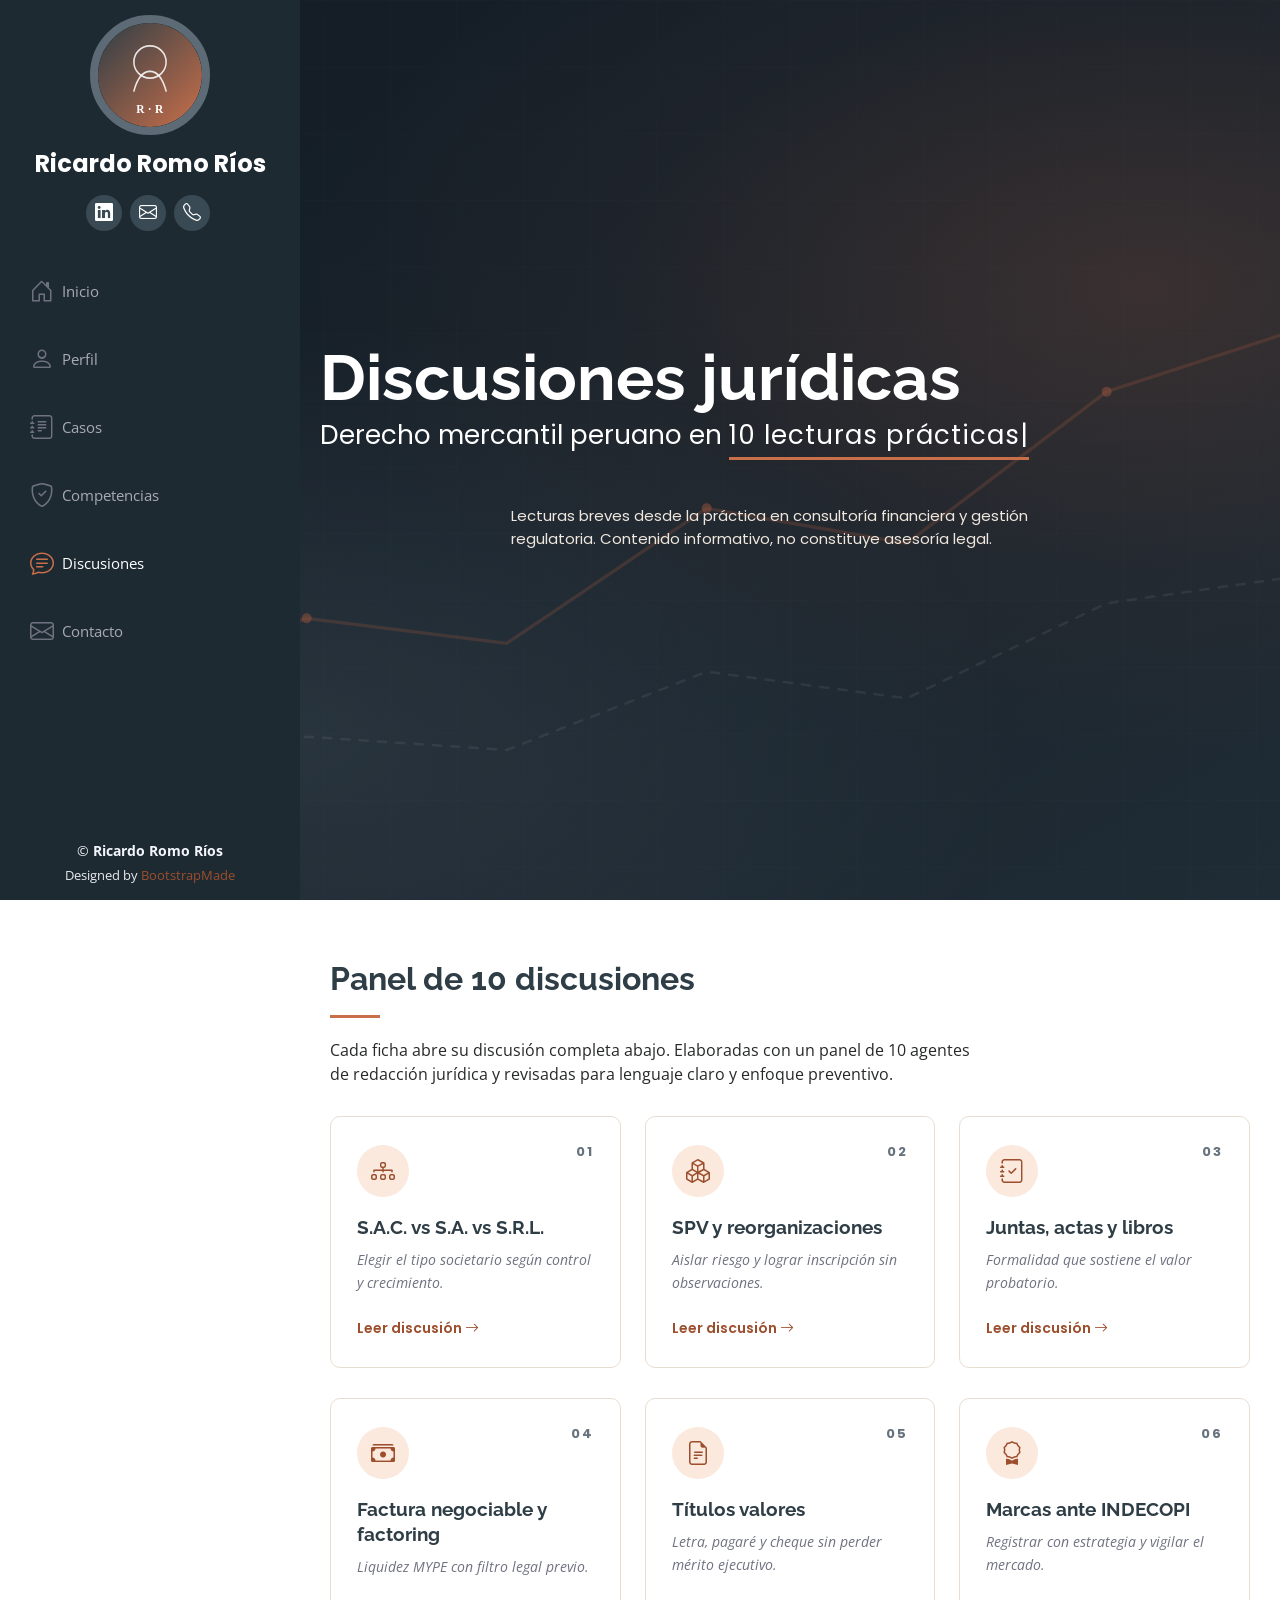
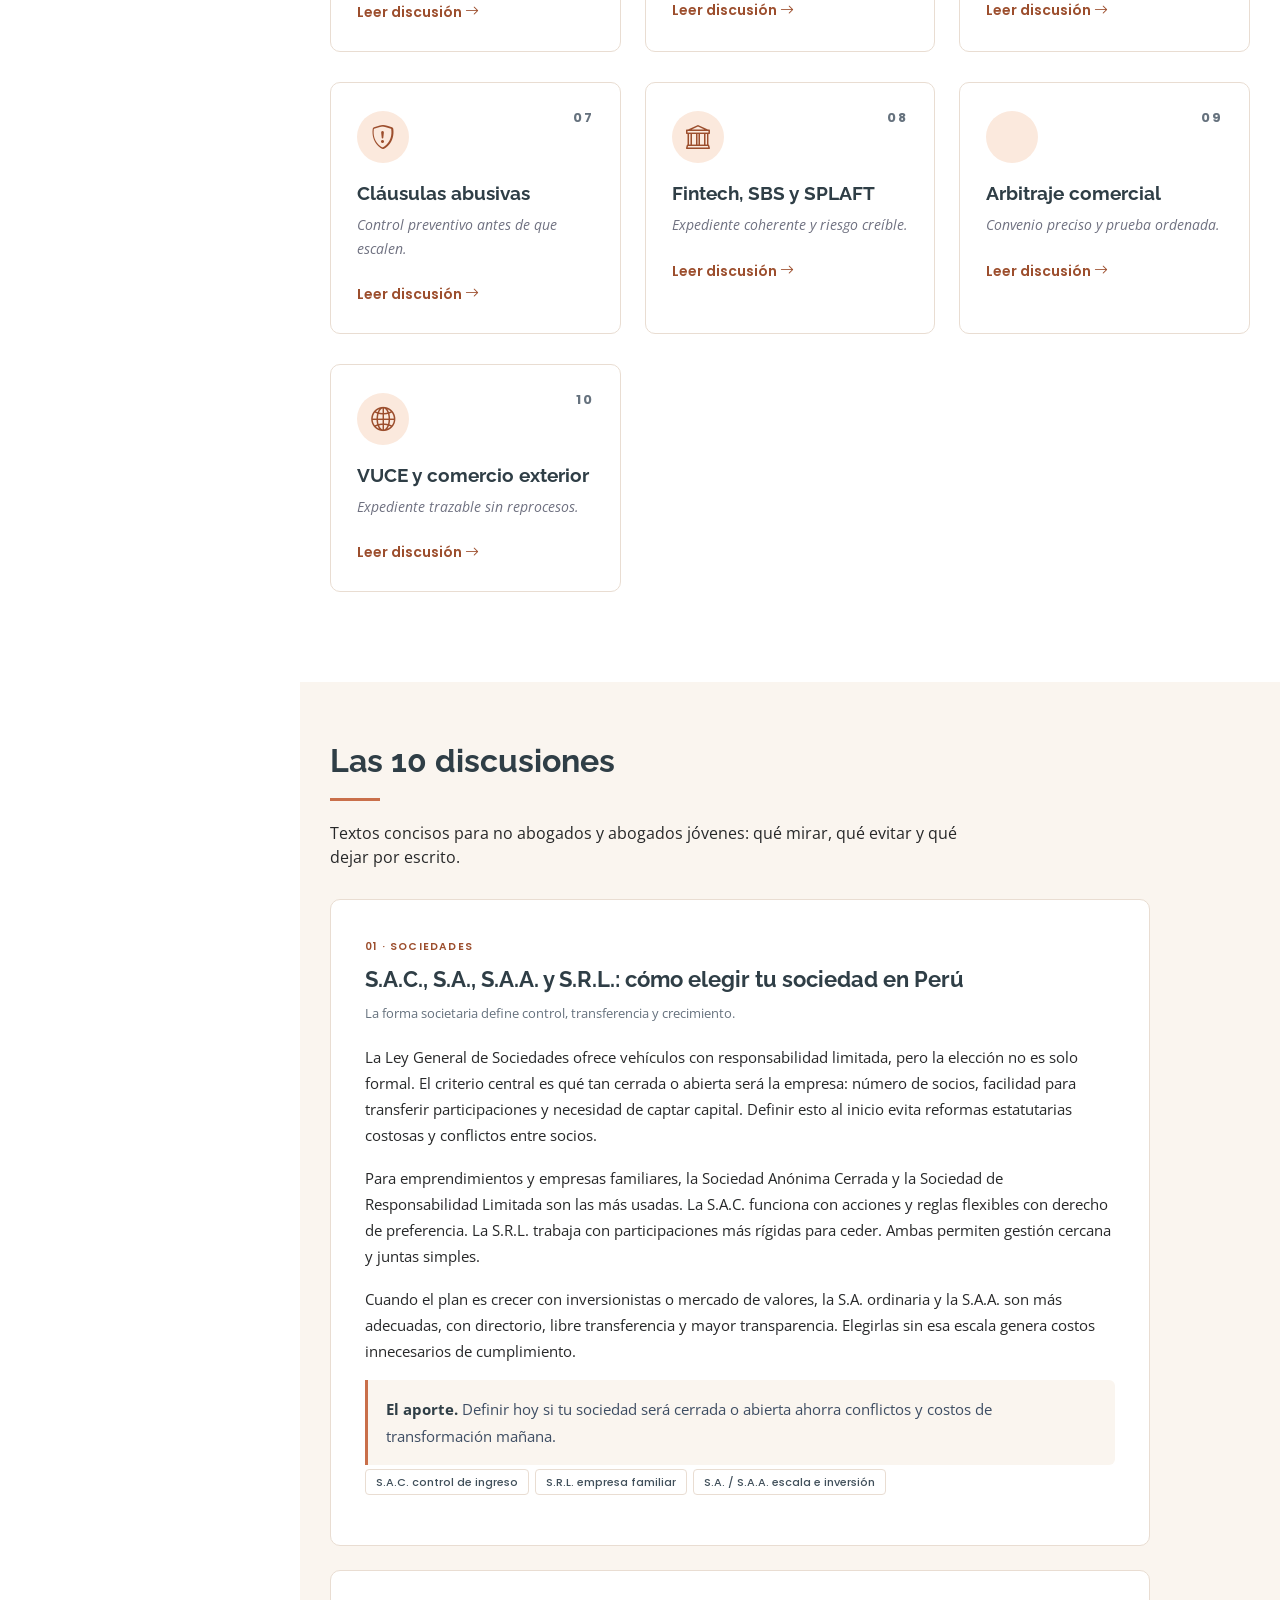
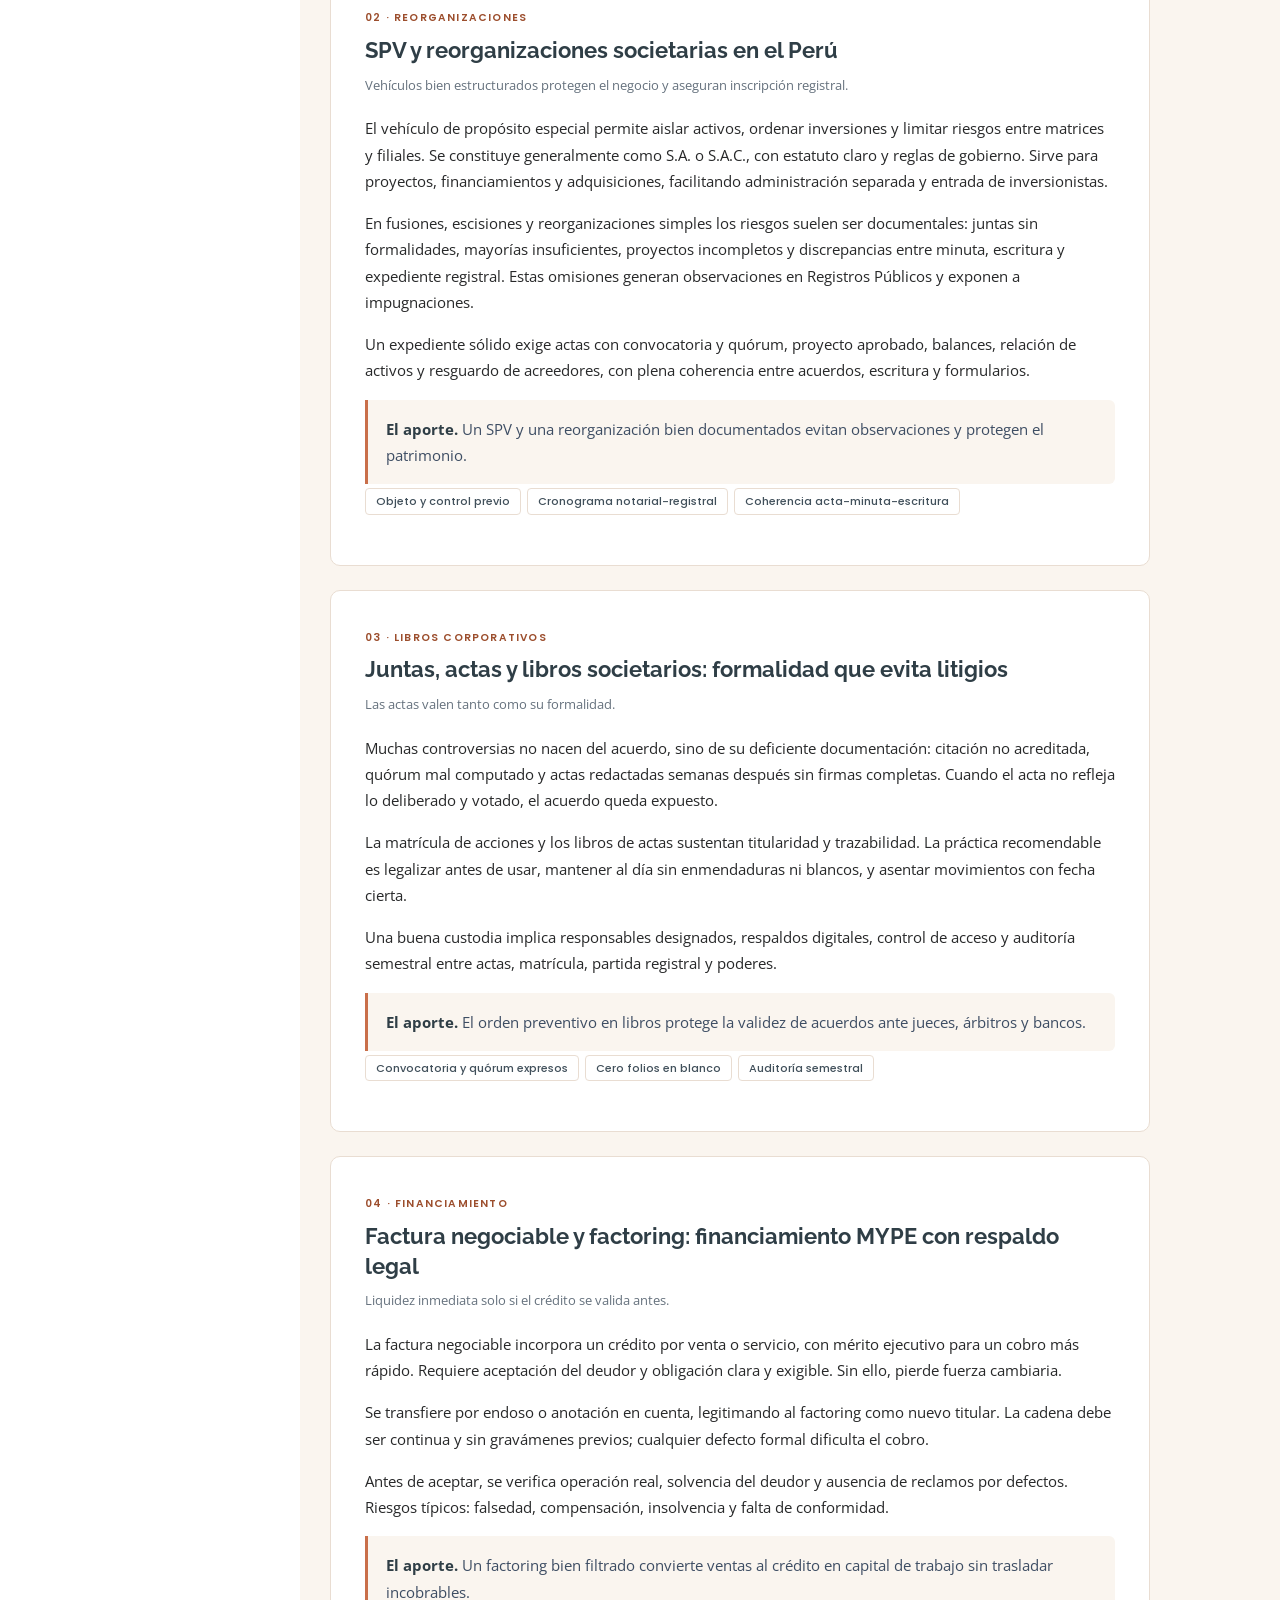
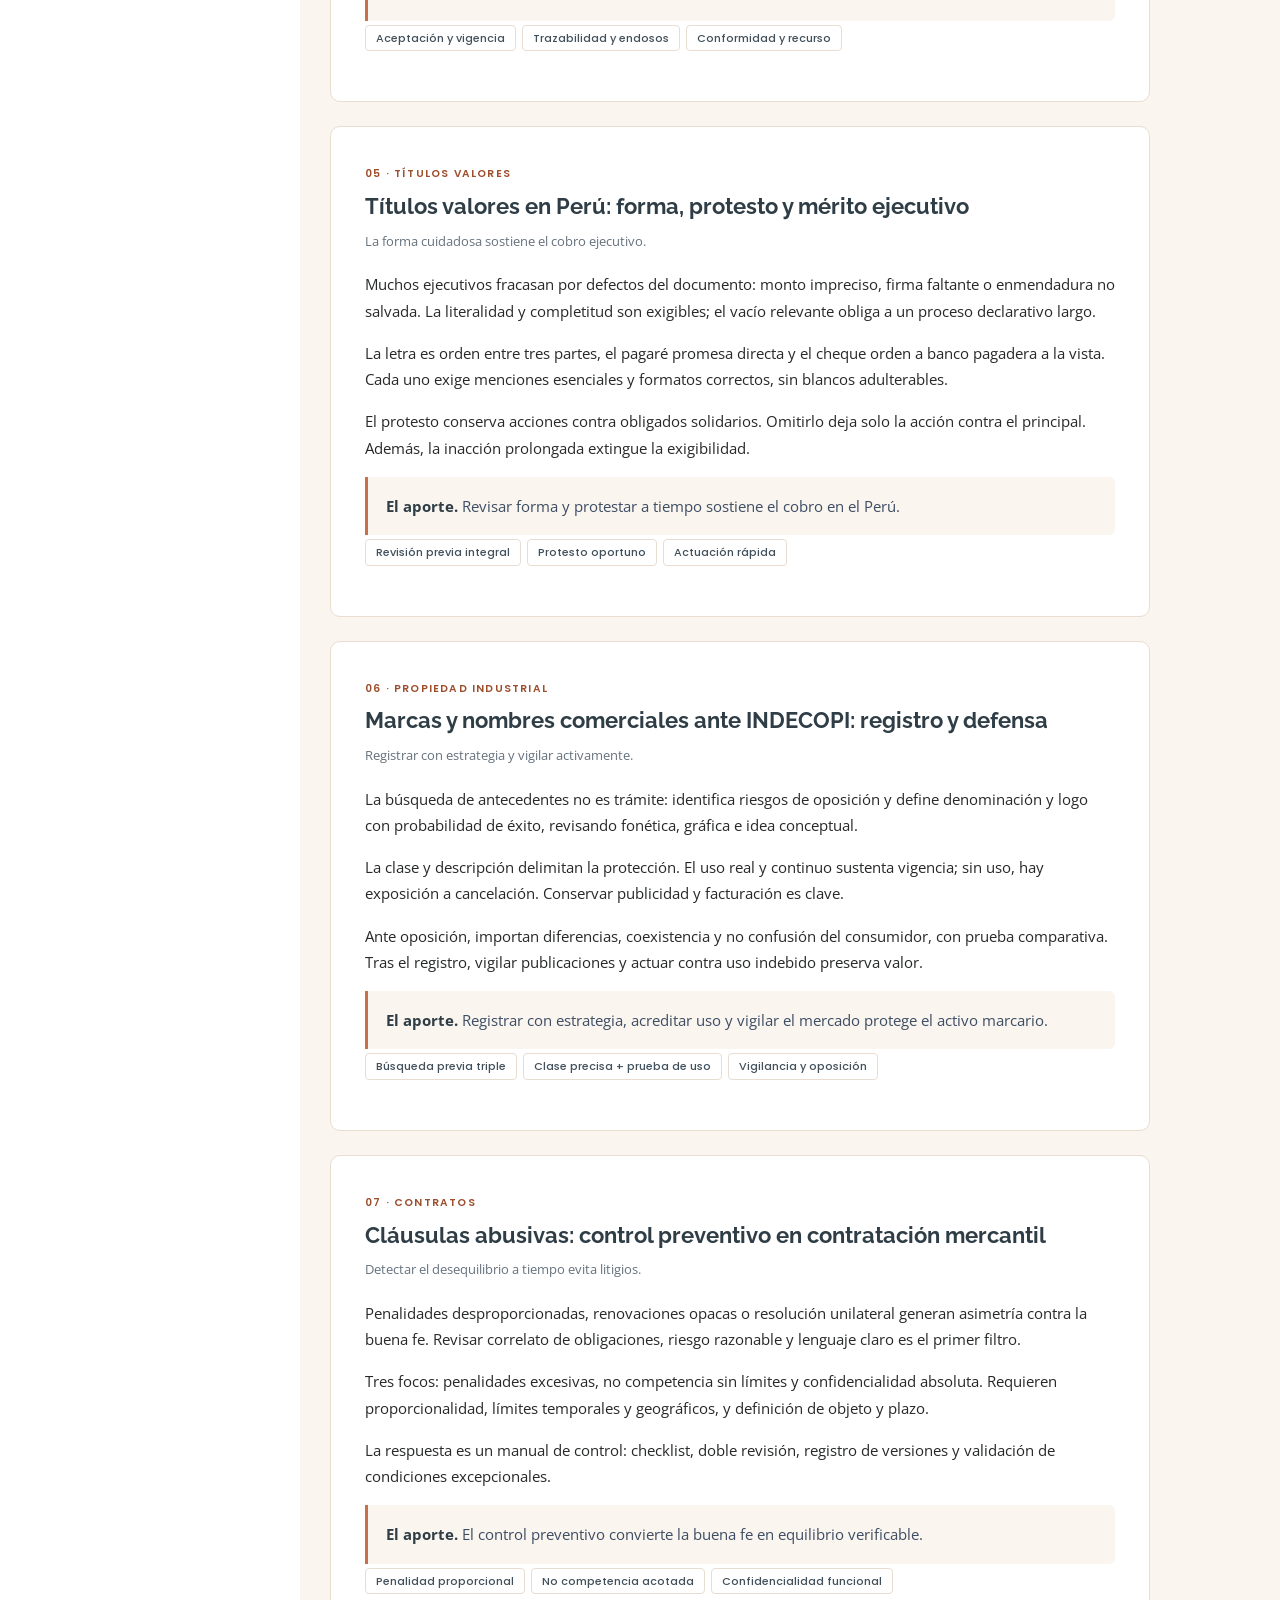
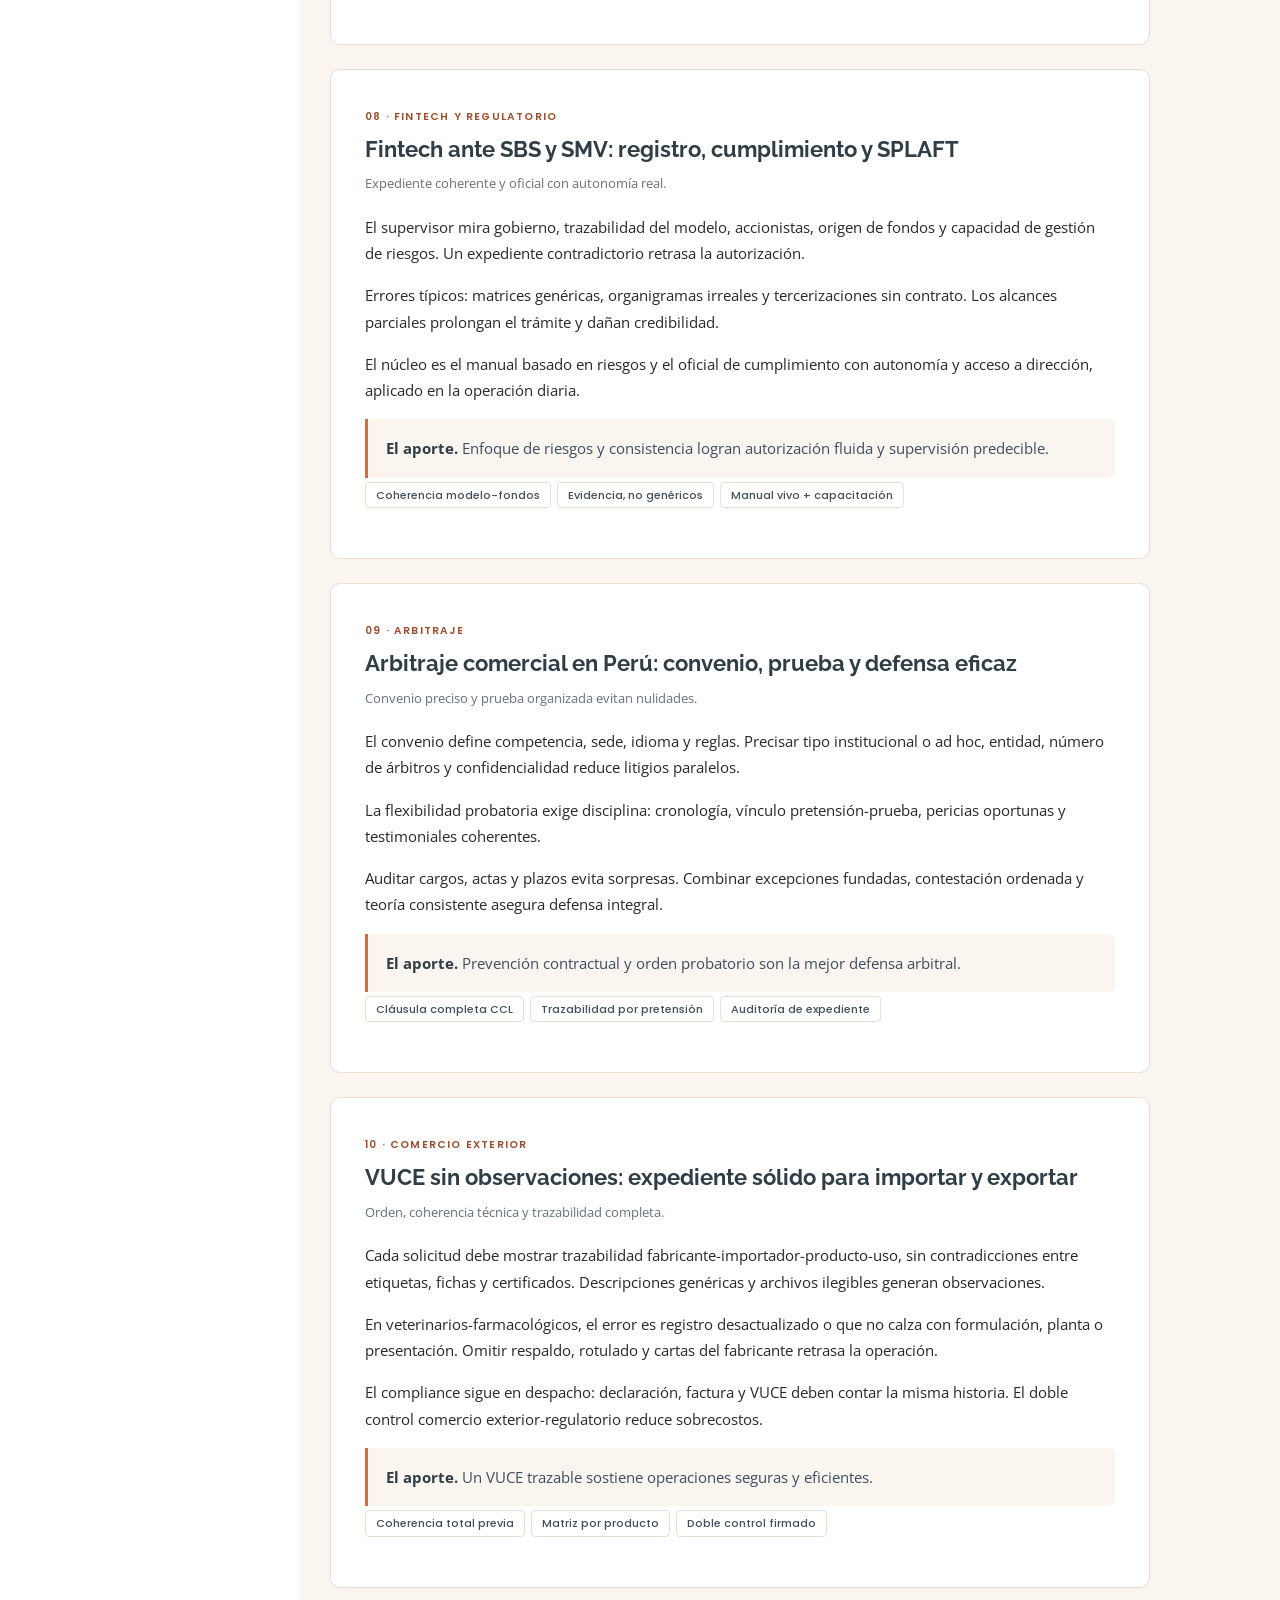
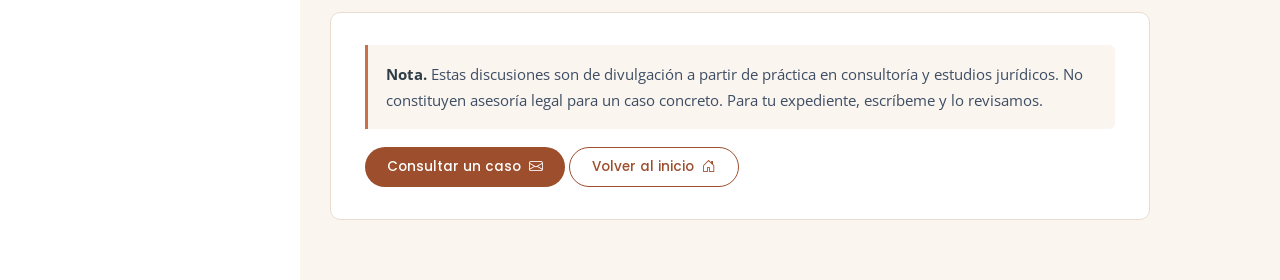
==== discusiones-juridicas.html @ 10f10011 "Corrige FG->RR y agrega pagina discusiones juridicas mercantiles (10 temas)" ====
<!DOCTYPE html>
<html lang="es">

<head>
  <meta charset="utf-8">
  <meta name="viewport" content="width=device-width, initial-scale=1.0">

  <title>Discusiones jurídicas — Derecho mercantil peruano | Ricardo Romo Ríos</title>
  <meta name="description" content="10 discusiones jurídicas sobre derecho mercantil peruano: sociedades, SPV, libros corporativos, factoring, títulos valores, marcas INDECOPI, contratos, fintech SBS/SMV, arbitraje y VUCE. Por Ricardo Romo Ríos.">
  <meta name="author" content="Ricardo Romo Ríos">
  <meta name="robots" content="index, follow, max-image-preview:large, max-snippet:-1">
  <meta name="theme-color" content="#9C4E2D">

  <meta property="og:type" content="website">
  <meta property="og:site_name" content="Ricardo Romo Ríos">
  <meta property="og:locale" content="es_PE">
  <meta property="og:title" content="Discusiones jurídicas — Derecho mercantil peruano">
  <meta property="og:description" content="Sociedades, factoring, títulos valores, marcas, contratos, fintech, arbitraje y VUCE: 10 lecturas prácticas desde la experiencia en consultoría.">
  <meta property="og:image" content="assets/img/ricardo-romo.svg">

  <link rel="icon" href="assets/img/favicon.svg?v=2" type="image/svg+xml">

  <link rel="preconnect" href="https://fonts.googleapis.com">
  <link rel="preconnect" href="https://fonts.gstatic.com" crossorigin>
  <link href="https://fonts.googleapis.com/css?family=Open+Sans:400,700|Raleway:400,600,700|Poppins:400,500,600,700&display=swap" rel="stylesheet">

  <link href="assets/vendor/aos/aos.css" rel="stylesheet" media="print" onload="this.media='all'">
  <link href="assets/vendor/bootstrap/css/bootstrap.min.css" rel="stylesheet">
  <link href="assets/vendor/bootstrap-icons/bootstrap-icons.css" rel="stylesheet">

  <link href="assets/css/style.css" rel="stylesheet">
  <link href="assets/css/custom.css" rel="stylesheet">

  <!-- Plantilla iPortfolio + custom.css Pizarra + Terracota -->
</head>

<body>

  <a href="#main" class="skip-link">Saltar al contenido</a>

  <button type="button" class="bi bi-list mobile-nav-toggle d-xl-none"
          aria-label="Abrir menú de navegación" aria-expanded="false" aria-controls="navbar"></button>

  <!-- ======= Header ======= -->
  <header id="header">
    <div class="d-flex flex-column">

      <div class="profile">
        <img decoding="async" width="400" height="400" src="assets/img/ricardo-romo.svg" alt="Monograma RR de Ricardo Romo Ríos" class="img-fluid rounded-circle">
        <div class="site-name text-light"><a href="index.html">Ricardo Romo Ríos</a></div>
        <div class="social-links mt-3 text-center">
          <a href="https://linkedin.com/in/ricardo-romo-rios-268002386/" class="linkedin"
             rel="me noopener" target="_blank" aria-label="LinkedIn de Ricardo Romo Ríos"><i class="bi bi-linkedin" aria-hidden="true"></i></a>
          <a href="mailto:Ricardoromorios2006@gmail.com" class="email" aria-label="Escribir un correo a Ricardo Romo Ríos"><i class="bi bi-envelope" aria-hidden="true"></i></a>
          <a href="tel:+51943396907" class="phone" aria-label="Llamar a Ricardo Romo Ríos"><i class="bi bi-telephone" aria-hidden="true"></i></a>
        </div>
      </div>

      <nav id="navbar" class="nav-menu navbar" aria-label="Navegación principal">
        <ul>
          <li><a href="index.html#hero" class="nav-link"><i class="bi bi-house-door" aria-hidden="true"></i> <span>Inicio</span></a></li>
          <li><a href="index.html#about" class="nav-link"><i class="bi bi-person" aria-hidden="true"></i> <span>Perfil</span></a></li>
          <li><a href="index.html#proyectos" class="nav-link"><i class="bi bi-journal-text" aria-hidden="true"></i> <span>Casos</span></a></li>
          <li><a href="index.html#agents" class="nav-link"><i class="bi bi-shield-check" aria-hidden="true"></i> <span>Competencias</span></a></li>
          <li><a href="discusiones-juridicas.html" class="nav-link active"><i class="bi bi-chat-text" aria-hidden="true"></i> <span>Discusiones</span></a></li>
          <li><a href="index.html#contact" class="nav-link"><i class="bi bi-envelope" aria-hidden="true"></i> <span>Contacto</span></a></li>
        </ul>
      </nav>
    </div>
  </header><!-- End Header -->

  <main id="main">

    <!-- ======= Hero ======= -->
    <section id="hero" class="d-flex flex-column justify-content-center align-items-center" style="min-height:42vh;">
      <div class="hero-container" data-aos="fade-in">
        <h1>Discusiones jurídicas</h1>
        <p>Derecho mercantil peruano en <span class="typed" data-typed-items="10 lecturas prácticas,sociedades y SPV,factoring y títulos valores,marcas, contratos y arbitraje,fintech, VUCE y compliance"></span></p>
        <p style="font-size:15px;max-width:62ch;margin:18px auto 0 auto;color:#f0e8de;">Lecturas breves desde la práctica en consultoría financiera y gestión regulatoria. Contenido informativo, no constituye asesoría legal.</p>
      </div>
    </section><!-- End Hero -->

    <!-- ======= Panel ======= -->
    <section id="panel" class="agents" aria-labelledby="panel-title">
      <div class="container">
        <div class="section-title">
          <h2 id="panel-title">Panel de 10 discusiones</h2>
          <p>Cada ficha abre su discusión completa abajo. Elaboradas con un panel de 10 agentes de redacción jurídica y revisadas para lenguaje claro y enfoque preventivo.</p>
        </div>

        <div class="row agents-grid">
          <div class="col-lg-4 col-md-6 d-flex align-items-stretch" data-aos="fade-up">
            <article class="agent-card">
              <header class="agent-head"><div class="agent-icon"><i class="bi bi-diagram-3" aria-hidden="true"></i></div><div class="agent-tags"><span class="agent-id">01</span></div></header>
              <h3 class="agent-name">S.A.C. vs S.A. vs S.R.L.</h3>
              <p class="agent-tagline">Elegir el tipo societario según control y crecimiento.</p>
              <a class="agent-cta" href="#d1">Leer discusión <i class="bi bi-arrow-right" aria-hidden="true"></i></a>
            </article>
          </div>
          <div class="col-lg-4 col-md-6 d-flex align-items-stretch" data-aos="fade-up" data-aos-delay="50">
            <article class="agent-card">
              <header class="agent-head"><div class="agent-icon"><i class="bi bi-boxes" aria-hidden="true"></i></div><div class="agent-tags"><span class="agent-id">02</span></div></header>
              <h3 class="agent-name">SPV y reorganizaciones</h3>
              <p class="agent-tagline">Aislar riesgo y lograr inscripción sin observaciones.</p>
              <a class="agent-cta" href="#d2">Leer discusión <i class="bi bi-arrow-right" aria-hidden="true"></i></a>
            </article>
          </div>
          <div class="col-lg-4 col-md-6 d-flex align-items-stretch" data-aos="fade-up" data-aos-delay="100">
            <article class="agent-card">
              <header class="agent-head"><div class="agent-icon"><i class="bi bi-journal-check" aria-hidden="true"></i></div><div class="agent-tags"><span class="agent-id">03</span></div></header>
              <h3 class="agent-name">Juntas, actas y libros</h3>
              <p class="agent-tagline">Formalidad que sostiene el valor probatorio.</p>
              <a class="agent-cta" href="#d3">Leer discusión <i class="bi bi-arrow-right" aria-hidden="true"></i></a>
            </article>
          </div>
          <div class="col-lg-4 col-md-6 d-flex align-items-stretch" data-aos="fade-up">
            <article class="agent-card">
              <header class="agent-head"><div class="agent-icon"><i class="bi bi-cash-stack" aria-hidden="true"></i></div><div class="agent-tags"><span class="agent-id">04</span></div></header>
              <h3 class="agent-name">Factura negociable y factoring</h3>
              <p class="agent-tagline">Liquidez MYPE con filtro legal previo.</p>
              <a class="agent-cta" href="#d4">Leer discusión <i class="bi bi-arrow-right" aria-hidden="true"></i></a>
            </article>
          </div>
          <div class="col-lg-4 col-md-6 d-flex align-items-stretch" data-aos="fade-up" data-aos-delay="50">
            <article class="agent-card">
              <header class="agent-head"><div class="agent-icon"><i class="bi bi-file-earmark-text" aria-hidden="true"></i></div><div class="agent-tags"><span class="agent-id">05</span></div></header>
              <h3 class="agent-name">Títulos valores</h3>
              <p class="agent-tagline">Letra, pagaré y cheque sin perder mérito ejecutivo.</p>
              <a class="agent-cta" href="#d5">Leer discusión <i class="bi bi-arrow-right" aria-hidden="true"></i></a>
            </article>
          </div>
          <div class="col-lg-4 col-md-6 d-flex align-items-stretch" data-aos="fade-up" data-aos-delay="100">
            <article class="agent-card">
              <header class="agent-head"><div class="agent-icon"><i class="bi bi-award" aria-hidden="true"></i></div><div class="agent-tags"><span class="agent-id">06</span></div></header>
              <h3 class="agent-name">Marcas ante INDECOPI</h3>
              <p class="agent-tagline">Registrar con estrategia y vigilar el mercado.</p>
              <a class="agent-cta" href="#d6">Leer discusión <i class="bi bi-arrow-right" aria-hidden="true"></i></a>
            </article>
          </div>
          <div class="col-lg-4 col-md-6 d-flex align-items-stretch" data-aos="fade-up">
            <article class="agent-card">
              <header class="agent-head"><div class="agent-icon"><i class="bi bi-shield-exclamation" aria-hidden="true"></i></div><div class="agent-tags"><span class="agent-id">07</span></div></header>
              <h3 class="agent-name">Cláusulas abusivas</h3>
              <p class="agent-tagline">Control preventivo antes de que escalen.</p>
              <a class="agent-cta" href="#d7">Leer discusión <i class="bi bi-arrow-right" aria-hidden="true"></i></a>
            </article>
          </div>
          <div class="col-lg-4 col-md-6 d-flex align-items-stretch" data-aos="fade-up" data-aos-delay="50">
            <article class="agent-card">
              <header class="agent-head"><div class="agent-icon"><i class="bi bi-bank" aria-hidden="true"></i></div><div class="agent-tags"><span class="agent-id">08</span></div></header>
              <h3 class="agent-name">Fintech, SBS y SPLAFT</h3>
              <p class="agent-tagline">Expediente coherente y riesgo creíble.</p>
              <a class="agent-cta" href="#d8">Leer discusión <i class="bi bi-arrow-right" aria-hidden="true"></i></a>
            </article>
          </div>
          <div class="col-lg-4 col-md-6 d-flex align-items-stretch" data-aos="fade-up" data-aos-delay="100">
            <article class="agent-card">
              <header class="agent-head"><div class="agent-icon"><i class="bi bi-scale" aria-hidden="true"></i></div><div class="agent-tags"><span class="agent-id">09</span></div></header>
              <h3 class="agent-name">Arbitraje comercial</h3>
              <p class="agent-tagline">Convenio preciso y prueba ordenada.</p>
              <a class="agent-cta" href="#d9">Leer discusión <i class="bi bi-arrow-right" aria-hidden="true"></i></a>
            </article>
          </div>
          <div class="col-lg-4 col-md-6 d-flex align-items-stretch" data-aos="fade-up">
            <article class="agent-card">
              <header class="agent-head"><div class="agent-icon"><i class="bi bi-globe2" aria-hidden="true"></i></div><div class="agent-tags"><span class="agent-id">10</span></div></header>
              <h3 class="agent-name">VUCE y comercio exterior</h3>
              <p class="agent-tagline">Expediente trazable sin reprocesos.</p>
              <a class="agent-cta" href="#d10">Leer discusión <i class="bi bi-arrow-right" aria-hidden="true"></i></a>
            </article>
          </div>
        </div>

      </div>
    </section><!-- End Panel -->

    <!-- ======= Discusiones ======= -->
    <section id="discusiones" class="research section-bg" aria-labelledby="discusiones-title">
      <div class="container">
        <div class="section-title">
          <h2 id="discusiones-title">Las 10 discusiones</h2>
          <p>Textos concisos para no abogados y abogados jóvenes: qué mirar, qué evitar y qué dejar por escrito.</p>
        </div>

        <div class="row" data-aos="fade-up" id="d1">
          <div class="col-lg-12 d-flex align-items-stretch">
            <article class="paper w-100">
              <header class="paper-head"><span class="paper-tipo">01 · Sociedades</span><h3 class="paper-titulo">S.A.C., S.A., S.A.A. y S.R.L.: cómo elegir tu sociedad en Perú</h3><p class="paper-meta">La forma societaria define control, transferencia y crecimiento.</p></header>
              <div class="paper-body">
                <p>La Ley General de Sociedades ofrece vehículos con responsabilidad limitada, pero la elección no es solo formal. El criterio central es qué tan cerrada o abierta será la empresa: número de socios, facilidad para transferir participaciones y necesidad de captar capital. Definir esto al inicio evita reformas estatutarias costosas y conflictos entre socios.</p>
                <p>Para emprendimientos y empresas familiares, la Sociedad Anónima Cerrada y la Sociedad de Responsabilidad Limitada son las más usadas. La S.A.C. funciona con acciones y reglas flexibles con derecho de preferencia. La S.R.L. trabaja con participaciones más rígidas para ceder. Ambas permiten gestión cercana y juntas simples.</p>
                <p>Cuando el plan es crecer con inversionistas o mercado de valores, la S.A. ordinaria y la S.A.A. son más adecuadas, con directorio, libre transferencia y mayor transparencia. Elegirlas sin esa escala genera costos innecesarios de cumplimiento.</p>
                <p class="paper-hallazgo"><strong>El aporte.</strong> Definir hoy si tu sociedad será cerrada o abierta ahorra conflictos y costos de transformación mañana.</p>
                <ul class="proyecto-tech"><li>S.A.C. control de ingreso</li><li>S.R.L. empresa familiar</li><li>S.A. / S.A.A. escala e inversión</li></ul>
              </div>
            </article>
          </div>
        </div>

        <div class="row mt-4" data-aos="fade-up" id="d2">
          <div class="col-lg-12 d-flex align-items-stretch">
            <article class="paper w-100">
              <header class="paper-head"><span class="paper-tipo">02 · Reorganizaciones</span><h3 class="paper-titulo">SPV y reorganizaciones societarias en el Perú</h3><p class="paper-meta">Vehículos bien estructurados protegen el negocio y aseguran inscripción registral.</p></header>
              <div class="paper-body">
                <p>El vehículo de propósito especial permite aislar activos, ordenar inversiones y limitar riesgos entre matrices y filiales. Se constituye generalmente como S.A. o S.A.C., con estatuto claro y reglas de gobierno. Sirve para proyectos, financiamientos y adquisiciones, facilitando administración separada y entrada de inversionistas.</p>
                <p>En fusiones, escisiones y reorganizaciones simples los riesgos suelen ser documentales: juntas sin formalidades, mayorías insuficientes, proyectos incompletos y discrepancias entre minuta, escritura y expediente registral. Estas omisiones generan observaciones en Registros Públicos y exponen a impugnaciones.</p>
                <p>Un expediente sólido exige actas con convocatoria y quórum, proyecto aprobado, balances, relación de activos y resguardo de acreedores, con plena coherencia entre acuerdos, escritura y formularios.</p>
                <p class="paper-hallazgo"><strong>El aporte.</strong> Un SPV y una reorganización bien documentados evitan observaciones y protegen el patrimonio.</p>
                <ul class="proyecto-tech"><li>Objeto y control previo</li><li>Cronograma notarial-registral</li><li>Coherencia acta-minuta-escritura</li></ul>
              </div>
            </article>
          </div>
        </div>

        <div class="row mt-4" data-aos="fade-up" id="d3">
          <div class="col-lg-12 d-flex align-items-stretch">
            <article class="paper w-100">
              <header class="paper-head"><span class="paper-tipo">03 · Libros corporativos</span><h3 class="paper-titulo">Juntas, actas y libros societarios: formalidad que evita litigios</h3><p class="paper-meta">Las actas valen tanto como su formalidad.</p></header>
              <div class="paper-body">
                <p>Muchas controversias no nacen del acuerdo, sino de su deficiente documentación: citación no acreditada, quórum mal computado y actas redactadas semanas después sin firmas completas. Cuando el acta no refleja lo deliberado y votado, el acuerdo queda expuesto.</p>
                <p>La matrícula de acciones y los libros de actas sustentan titularidad y trazabilidad. La práctica recomendable es legalizar antes de usar, mantener al día sin enmendaduras ni blancos, y asentar movimientos con fecha cierta.</p>
                <p>Una buena custodia implica responsables designados, respaldos digitales, control de acceso y auditoría semestral entre actas, matrícula, partida registral y poderes.</p>
                <p class="paper-hallazgo"><strong>El aporte.</strong> El orden preventivo en libros protege la validez de acuerdos ante jueces, árbitros y bancos.</p>
                <ul class="proyecto-tech"><li>Convocatoria y quórum expresos</li><li>Cero folios en blanco</li><li>Auditoría semestral</li></ul>
              </div>
            </article>
          </div>
        </div>

        <div class="row mt-4" data-aos="fade-up" id="d4">
          <div class="col-lg-12 d-flex align-items-stretch">
            <article class="paper w-100">
              <header class="paper-head"><span class="paper-tipo">04 · Financiamiento</span><h3 class="paper-titulo">Factura negociable y factoring: financiamiento MYPE con respaldo legal</h3><p class="paper-meta">Liquidez inmediata solo si el crédito se valida antes.</p></header>
              <div class="paper-body">
                <p>La factura negociable incorpora un crédito por venta o servicio, con mérito ejecutivo para un cobro más rápido. Requiere aceptación del deudor y obligación clara y exigible. Sin ello, pierde fuerza cambiaria.</p>
                <p>Se transfiere por endoso o anotación en cuenta, legitimando al factoring como nuevo titular. La cadena debe ser continua y sin gravámenes previos; cualquier defecto formal dificulta el cobro.</p>
                <p>Antes de aceptar, se verifica operación real, solvencia del deudor y ausencia de reclamos por defectos. Riesgos típicos: falsedad, compensación, insolvencia y falta de conformidad.</p>
                <p class="paper-hallazgo"><strong>El aporte.</strong> Un factoring bien filtrado convierte ventas al crédito en capital de trabajo sin trasladar incobrables.</p>
                <ul class="proyecto-tech"><li>Aceptación y vigencia</li><li>Trazabilidad y endosos</li><li>Conformidad y recurso</li></ul>
              </div>
            </article>
          </div>
        </div>

        <div class="row mt-4" data-aos="fade-up" id="d5">
          <div class="col-lg-12 d-flex align-items-stretch">
            <article class="paper w-100">
              <header class="paper-head"><span class="paper-tipo">05 · Títulos valores</span><h3 class="paper-titulo">Títulos valores en Perú: forma, protesto y mérito ejecutivo</h3><p class="paper-meta">La forma cuidadosa sostiene el cobro ejecutivo.</p></header>
              <div class="paper-body">
                <p>Muchos ejecutivos fracasan por defectos del documento: monto impreciso, firma faltante o enmendadura no salvada. La literalidad y completitud son exigibles; el vacío relevante obliga a un proceso declarativo largo.</p>
                <p>La letra es orden entre tres partes, el pagaré promesa directa y el cheque orden a banco pagadera a la vista. Cada uno exige menciones esenciales y formatos correctos, sin blancos adulterables.</p>
                <p>El protesto conserva acciones contra obligados solidarios. Omitirlo deja solo la acción contra el principal. Además, la inacción prolongada extingue la exigibilidad.</p>
                <p class="paper-hallazgo"><strong>El aporte.</strong> Revisar forma y protestar a tiempo sostiene el cobro en el Perú.</p>
                <ul class="proyecto-tech"><li>Revisión previa integral</li><li>Protesto oportuno</li><li>Actuación rápida</li></ul>
              </div>
            </article>
          </div>
        </div>

        <div class="row mt-4" data-aos="fade-up" id="d6">
          <div class="col-lg-12 d-flex align-items-stretch">
            <article class="paper w-100">
              <header class="paper-head"><span class="paper-tipo">06 · Propiedad industrial</span><h3 class="paper-titulo">Marcas y nombres comerciales ante INDECOPI: registro y defensa</h3><p class="paper-meta">Registrar con estrategia y vigilar activamente.</p></header>
              <div class="paper-body">
                <p>La búsqueda de antecedentes no es trámite: identifica riesgos de oposición y define denominación y logo con probabilidad de éxito, revisando fonética, gráfica e idea conceptual.</p>
                <p>La clase y descripción delimitan la protección. El uso real y continuo sustenta vigencia; sin uso, hay exposición a cancelación. Conservar publicidad y facturación es clave.</p>
                <p>Ante oposición, importan diferencias, coexistencia y no confusión del consumidor, con prueba comparativa. Tras el registro, vigilar publicaciones y actuar contra uso indebido preserva valor.</p>
                <p class="paper-hallazgo"><strong>El aporte.</strong> Registrar con estrategia, acreditar uso y vigilar el mercado protege el activo marcario.</p>
                <ul class="proyecto-tech"><li>Búsqueda previa triple</li><li>Clase precisa + prueba de uso</li><li>Vigilancia y oposición</li></ul>
              </div>
            </article>
          </div>
        </div>

        <div class="row mt-4" data-aos="fade-up" id="d7">
          <div class="col-lg-12 d-flex align-items-stretch">
            <article class="paper w-100">
              <header class="paper-head"><span class="paper-tipo">07 · Contratos</span><h3 class="paper-titulo">Cláusulas abusivas: control preventivo en contratación mercantil</h3><p class="paper-meta">Detectar el desequilibrio a tiempo evita litigios.</p></header>
              <div class="paper-body">
                <p>Penalidades desproporcionadas, renovaciones opacas o resolución unilateral generan asimetría contra la buena fe. Revisar correlato de obligaciones, riesgo razonable y lenguaje claro es el primer filtro.</p>
                <p>Tres focos: penalidades excesivas, no competencia sin límites y confidencialidad absoluta. Requieren proporcionalidad, límites temporales y geográficos, y definición de objeto y plazo.</p>
                <p>La respuesta es un manual de control: checklist, doble revisión, registro de versiones y validación de condiciones excepcionales.</p>
                <p class="paper-hallazgo"><strong>El aporte.</strong> El control preventivo convierte la buena fe en equilibrio verificable.</p>
                <ul class="proyecto-tech"><li>Penalidad proporcional</li><li>No competencia acotada</li><li>Confidencialidad funcional</li></ul>
              </div>
            </article>
          </div>
        </div>

        <div class="row mt-4" data-aos="fade-up" id="d8">
          <div class="col-lg-12 d-flex align-items-stretch">
            <article class="paper w-100">
              <header class="paper-head"><span class="paper-tipo">08 · Fintech y regulatorio</span><h3 class="paper-titulo">Fintech ante SBS y SMV: registro, cumplimiento y SPLAFT</h3><p class="paper-meta">Expediente coherente y oficial con autonomía real.</p></header>
              <div class="paper-body">
                <p>El supervisor mira gobierno, trazabilidad del modelo, accionistas, origen de fondos y capacidad de gestión de riesgos. Un expediente contradictorio retrasa la autorización.</p>
                <p>Errores típicos: matrices genéricas, organigramas irreales y tercerizaciones sin contrato. Los alcances parciales prolongan el trámite y dañan credibilidad.</p>
                <p>El núcleo es el manual basado en riesgos y el oficial de cumplimiento con autonomía y acceso a dirección, aplicado en la operación diaria.</p>
                <p class="paper-hallazgo"><strong>El aporte.</strong> Enfoque de riesgos y consistencia logran autorización fluida y supervisión predecible.</p>
                <ul class="proyecto-tech"><li>Coherencia modelo-fondos</li><li>Evidencia, no genéricos</li><li>Manual vivo + capacitación</li></ul>
              </div>
            </article>
          </div>
        </div>

        <div class="row mt-4" data-aos="fade-up" id="d9">
          <div class="col-lg-12 d-flex align-items-stretch">
            <article class="paper w-100">
              <header class="paper-head"><span class="paper-tipo">09 · Arbitraje</span><h3 class="paper-titulo">Arbitraje comercial en Perú: convenio, prueba y defensa eficaz</h3><p class="paper-meta">Convenio preciso y prueba organizada evitan nulidades.</p></header>
              <div class="paper-body">
                <p>El convenio define competencia, sede, idioma y reglas. Precisar tipo institucional o ad hoc, entidad, número de árbitros y confidencialidad reduce litigios paralelos.</p>
                <p>La flexibilidad probatoria exige disciplina: cronología, vínculo pretensión-prueba, pericias oportunas y testimoniales coherentes.</p>
                <p>Auditar cargos, actas y plazos evita sorpresas. Combinar excepciones fundadas, contestación ordenada y teoría consistente asegura defensa integral.</p>
                <p class="paper-hallazgo"><strong>El aporte.</strong> Prevención contractual y orden probatorio son la mejor defensa arbitral.</p>
                <ul class="proyecto-tech"><li>Cláusula completa CCL</li><li>Trazabilidad por pretensión</li><li>Auditoría de expediente</li></ul>
              </div>
            </article>
          </div>
        </div>

        <div class="row mt-4" data-aos="fade-up" id="d10">
          <div class="col-lg-12 d-flex align-items-stretch">
            <article class="paper w-100">
              <header class="paper-head"><span class="paper-tipo">10 · Comercio exterior</span><h3 class="paper-titulo">VUCE sin observaciones: expediente sólido para importar y exportar</h3><p class="paper-meta">Orden, coherencia técnica y trazabilidad completa.</p></header>
              <div class="paper-body">
                <p>Cada solicitud debe mostrar trazabilidad fabricante-importador-producto-uso, sin contradicciones entre etiquetas, fichas y certificados. Descripciones genéricas y archivos ilegibles generan observaciones.</p>
                <p>En veterinarios-farmacológicos, el error es registro desactualizado o que no calza con formulación, planta o presentación. Omitir respaldo, rotulado y cartas del fabricante retrasa la operación.</p>
                <p>El compliance sigue en despacho: declaración, factura y VUCE deben contar la misma historia. El doble control comercio exterior-regulatorio reduce sobrecostos.</p>
                <p class="paper-hallazgo"><strong>El aporte.</strong> Un VUCE trazable sostiene operaciones seguras y eficientes.</p>
                <ul class="proyecto-tech"><li>Coherencia total previa</li><li>Matriz por producto</li><li>Doble control firmado</li></ul>
              </div>
            </article>
          </div>
        </div>

        <div class="row mt-4" data-aos="fade-up">
          <div class="col-lg-12">
            <article class="paper w-100">
              <div class="paper-body">
                <p class="paper-hallazgo" style="margin:0;"><strong>Nota.</strong> Estas discusiones son de divulgación a partir de práctica en consultoría y estudios jurídicos. No constituyen asesoría legal para un caso concreto. Para tu expediente, escríbeme y lo revisamos.</p>
                <div class="contacto-botones" style="margin-top:18px;">
                  <a href="mailto:Ricardoromorios2006@gmail.com" class="btn-demo">Consultar un caso <i class="bi bi-envelope" aria-hidden="true"></i></a>
                  <a href="index.html" class="btn-repo">Volver al inicio <i class="bi bi-house-door" aria-hidden="true"></i></a>
                </div>
              </div>
            </article>
          </div>
        </div>

      </div>
    </section><!-- End Discusiones -->

  </main><!-- End #main -->

  <!-- ======= Footer ======= -->
  <footer id="footer">
    <div class="container">
      <div class="copyright">
        &copy; <strong><span>Ricardo Romo Ríos</span></strong>
      </div>
      <div class="credits">
        <span lang="en">Designed by <a href="https://bootstrapmade.com/">BootstrapMade</a></span>
      </div>
    </div>
  </footer><!-- End  Footer -->

  <a href="#hero" class="back-to-top scrollto d-flex align-items-center justify-content-center" aria-label="Volver arriba"><i class="bi bi-arrow-up-short" aria-hidden="true"></i></a>

  <script defer src="assets/vendor/purecounter/purecounter_vanilla.js"></script>
  <script defer src="assets/vendor/aos/aos.js"></script>
  <script defer src="assets/vendor/typed.js/typed.umd.js"></script>
  <script defer src="assets/js/main.js"></script>

</body>

</html>
---- assets/css/style.css ----
/**
* Template Name: iPortfolio
* Updated: Jan 09 2024 with Bootstrap v5.3.2
* Template URL: https://bootstrapmade.com/iportfolio-bootstrap-portfolio-websites-template/
* Author: BootstrapMade.com
* License: https://bootstrapmade.com/license/
*/

/*--------------------------------------------------------------
# General
--------------------------------------------------------------*/
body {
  font-family: "Open Sans", sans-serif;
  color: #272829;
}

a {
  color: #C96F4A;
  text-decoration: none;
}

a:hover {
  color: #DB8B68;
  text-decoration: none;
}

h1,
h2,
h3,
h4,
h5,
h6 {
  font-family: "Raleway", sans-serif;
}

/*--------------------------------------------------------------
# Back to top button
--------------------------------------------------------------*/
.back-to-top {
  position: fixed;
  visibility: hidden;
  opacity: 0;
  right: 15px;
  bottom: 15px;
  z-index: 996;
  background: #C96F4A;
  width: 40px;
  height: 40px;
  border-radius: 50px;
  transition: all 0.4s;
}

.back-to-top i {
  font-size: 28px;
  color: #fff;
  line-height: 0;
}

.back-to-top:hover {
  background: #DB8B68;
  color: #fff;
}

.back-to-top.active {
  visibility: visible;
  opacity: 1;
}

/*--------------------------------------------------------------
# Header
--------------------------------------------------------------*/
#header {
  position: fixed;
  top: 0;
  left: 0;
  bottom: 0;
  width: 300px;
  transition: all ease-in-out 0.5s;
  z-index: 9997;
  transition: all 0.5s;
  padding: 0 15px;
  background: #1E2A32;
  overflow-y: auto;
}

#header .profile img {
  margin: 15px auto;
  display: block;
  width: 120px;
  border: 8px solid #5C6B76;
}

#header .profile h1 {
  font-size: 24px;
  margin: 0;
  padding: 0;
  font-weight: 600;
  -moz-text-align-last: center;
  text-align-last: center;
  font-family: "Poppins", sans-serif;
}

#header .profile h1 a,
#header .profile h1 a:hover {
  color: #fff;
  text-decoration: none;
}

#header .profile .social-links a {
  font-size: 18px;
  display: inline-block;
  background: #3A4A55;
  color: #fff;
  line-height: 1;
  padding: 8px 0;
  margin-right: 4px;
  border-radius: 50%;
  text-align: center;
  width: 36px;
  height: 36px;
  transition: 0.3s;
}

#header .profile .social-links a:hover {
  background: #C96F4A;
  color: #fff;
  text-decoration: none;
}

#main {
  margin-left: 300px;
}

.container,
.container-fluid {
  padding-left: 30px;
  padding-right: 30px;
}

@media (max-width: 1199px) {
  #header {
    left: -300px;
  }

  #main {
    margin-left: 0;
  }

  .container,
  .container-fluid {
    padding-left: 12px;
    padding-right: 12px;
  }
}

/*--------------------------------------------------------------
# Navigation Menu
--------------------------------------------------------------*/
/* Desktop Navigation */
.nav-menu {
  padding: 30px 0 0 0;
}

.nav-menu * {
  margin: 0;
  padding: 0;
  list-style: none;
}

.nav-menu>ul>li {
  position: relative;
  white-space: nowrap;
}

.nav-menu a,
.nav-menu a:focus {
  display: flex;
  align-items: center;
  color: #a8a9b4;
  padding: 12px 15px;
  margin-bottom: 8px;
  transition: 0.3s;
  font-size: 15px;
}

.nav-menu a i,
.nav-menu a:focus i {
  font-size: 24px;
  padding-right: 8px;
  color: #6f7180;
}

.nav-menu a:hover,
.nav-menu .active,
.nav-menu .active:focus,
.nav-menu li:hover>a {
  text-decoration: none;
  color: #fff;
}

.nav-menu a:hover i,
.nav-menu .active i,
.nav-menu .active:focus i,
.nav-menu li:hover>a i {
  color: #C96F4A;
}

/* Mobile Navigation */
.mobile-nav-toggle {
  position: fixed;
  right: 15px;
  top: 15px;
  z-index: 9998;
  border: 0;
  font-size: 24px;
  transition: all 0.4s;
  outline: none !important;
  background-color: #C96F4A;
  color: #fff;
  width: 40px;
  height: 40px;
  display: inline-flex;
  align-items: center;
  justify-content: center;
  line-height: 0;
  border-radius: 50px;
  cursor: pointer;
}

.mobile-nav-active {
  overflow: hidden;
}

.mobile-nav-active #header {
  left: 0;
}

/*--------------------------------------------------------------
# Hero Section
--------------------------------------------------------------*/
#hero {
  width: 100%;
  height: 100vh;
  background: url("../img/hero-bg.jpg") top center;
  background-size: cover;
}

#hero:before {
  content: "";
  background: rgba(5, 13, 24, 0.3);
  position: absolute;
  bottom: 0;
  top: 0;
  left: 0;
  right: 0;
  z-index: 1;
}

#hero .hero-container {
  position: relative;
  z-index: 2;
  min-width: 300px;
}

#hero h1 {
  margin: 0 0 10px 0;
  font-size: 64px;
  font-weight: 700;
  line-height: 56px;
  color: #fff;
}

#hero p {
  color: #fff;
  margin-bottom: 50px;
  font-size: 26px;
  font-family: "Poppins", sans-serif;
}

#hero p span {
  color: #fff;
  padding-bottom: 4px;
  letter-spacing: 1px;
  border-bottom: 3px solid #C96F4A;
}

@media (min-width: 1024px) {
  #hero {
    background-attachment: fixed;
  }
}

@media (max-width: 768px) {
  #hero h1 {
    font-size: 28px;
    line-height: 36px;
  }

  #hero h2 {
    font-size: 18px;
    line-height: 24px;
    margin-bottom: 30px;
  }
}

/*--------------------------------------------------------------
# Sections General
--------------------------------------------------------------*/
section {
  padding: 60px 0;
  overflow: hidden;
}

.section-bg {
  background: #FAF5EF;
}

.section-title {
  padding-bottom: 30px;
}

.section-title h2 {
  font-size: 32px;
  font-weight: bold;
  margin-bottom: 20px;
  padding-bottom: 20px;
  position: relative;
  color: #2F3E46;
}

.section-title h2::after {
  content: "";
  position: absolute;
  display: block;
  width: 50px;
  height: 3px;
  background: #C96F4A;
  bottom: 0;
  left: 0;
}

.section-title p {
  margin-bottom: 0;
}

/*--------------------------------------------------------------
# About
--------------------------------------------------------------*/
.about .content h3 {
  font-weight: 700;
  font-size: 26px;
  color: #2F3E46;
}

.about .content ul {
  list-style: none;
  padding: 0;
}

.about .content ul li {
  margin-bottom: 20px;
  display: flex;
  align-items: center;
}

.about .content ul strong {
  margin-right: 10px;
}

.about .content ul i {
  font-size: 16px;
  margin-right: 5px;
  color: #C96F4A;
  line-height: 0;
}

.about .content p:last-child {
  margin-bottom: 0;
}

/*--------------------------------------------------------------
# Facts
--------------------------------------------------------------*/
.facts {
  padding-bottom: 30px;
}

.facts .count-box {
  padding: 30px;
  width: 100%;
}

.facts .count-box i {
  display: block;
  font-size: 44px;
  color: #C96F4A;
  float: left;
  line-height: 0;
}

.facts .count-box span {
  font-size: 48px;
  line-height: 40px;
  display: block;
  font-weight: 700;
  color: #1E2A32;
  margin-left: 60px;
}

.facts .count-box p {
  padding: 15px 0 0 0;
  margin: 0 0 0 60px;
  font-family: "Raleway", sans-serif;
  font-size: 14px;
  color: #2F3E46;
}

.facts .count-box a {
  font-weight: 600;
  display: block;
  margin-top: 20px;
  color: #2F3E46;
  font-size: 15px;
  font-family: "Poppins", sans-serif;
  transition: ease-in-out 0.3s;
}

.facts .count-box a:hover {
  color: #41505B;
}

/*--------------------------------------------------------------
# Akills
--------------------------------------------------------------*/
.skills .progress {
  height: 60px;
  display: block;
  background: none;
  border-radius: 0;
}

.skills .progress .skill {
  padding: 0;
  margin: 0 0 6px 0;
  text-transform: uppercase;
  display: block;
  font-weight: 600;
  font-family: "Poppins", sans-serif;
  color: #1E2A32;
}

.skills .progress .skill .val {
  float: right;
  font-style: normal;
}

.skills .progress-bar-wrap {
  background: #dce8f8;
  height: 10px;
}

.skills .progress-bar {
  width: 1px;
  height: 10px;
  transition: 0.9s;
  background-color: #C96F4A;
}

/*--------------------------------------------------------------
# Resume
--------------------------------------------------------------*/
.resume .resume-title {
  font-size: 26px;
  font-weight: 700;
  margin-top: 20px;
  margin-bottom: 20px;
  color: #1E2A32;
}

.resume .resume-item {
  padding: 0 0 20px 20px;
  margin-top: -2px;
  border-left: 2px solid #41505B;
  position: relative;
}

.resume .resume-item h4 {
  line-height: 18px;
  font-size: 18px;
  font-weight: 600;
  text-transform: uppercase;
  font-family: "Poppins", sans-serif;
  color: #1E2A32;
  margin-bottom: 10px;
}

.resume .resume-item h5 {
  font-size: 16px;
  background: #e4edf9;
  padding: 5px 15px;
  display: inline-block;
  font-weight: 600;
  margin-bottom: 10px;
}

.resume .resume-item ul {
  padding-left: 20px;
}

.resume .resume-item ul li {
  padding-bottom: 10px;
}

.resume .resume-item:last-child {
  padding-bottom: 0;
}

.resume .resume-item::before {
  content: "";
  position: absolute;
  width: 16px;
  height: 16px;
  border-radius: 50px;
  left: -9px;
  top: 0;
  background: #fff;
  border: 2px solid #41505B;
}

/*--------------------------------------------------------------
# Portfolio
--------------------------------------------------------------*/
.portfolio .portfolio-item {
  margin-bottom: 30px;
}

.portfolio #portfolio-flters {
  padding: 0;
  margin: 0 auto 35px auto;
  list-style: none;
  text-align: center;
  background: #fff;
  border-radius: 50px;
  padding: 2px 15px;
}

.portfolio #portfolio-flters li {
  cursor: pointer;
  display: inline-block;
  padding: 10px 15px 8px 15px;
  font-size: 14px;
  font-weight: 600;
  line-height: 1;
  text-transform: uppercase;
  color: #272829;
  margin-bottom: 5px;
  transition: all 0.3s ease-in-out;
}

.portfolio #portfolio-flters li:hover,
.portfolio #portfolio-flters li.filter-active {
  color: #C96F4A;
}

.portfolio #portfolio-flters li:last-child {
  margin-right: 0;
}

.portfolio .portfolio-wrap {
  transition: 0.3s;
  position: relative;
  overflow: hidden;
  z-index: 1;
}

.portfolio .portfolio-wrap::before {
  content: "";
  background: rgba(255, 255, 255, 0.5);
  position: absolute;
  left: 0;
  right: 0;
  top: 0;
  bottom: 0;
  transition: all ease-in-out 0.3s;
  z-index: 2;
  opacity: 0;
}

.portfolio .portfolio-wrap .portfolio-links {
  opacity: 1;
  left: 0;
  right: 0;
  bottom: -60px;
  z-index: 3;
  position: absolute;
  transition: all ease-in-out 0.3s;
  display: flex;
  justify-content: center;
}

.portfolio .portfolio-wrap .portfolio-links a {
  color: #fff;
  font-size: 28px;
  text-align: center;
  background: rgba(201,111,74, 0.75);
  transition: 0.3s;
  width: 50%;
}

.portfolio .portfolio-wrap .portfolio-links a:hover {
  background: rgba(201,111,74, 0.95);
}

.portfolio .portfolio-wrap .portfolio-links a+a {
  border-left: 1px solid #DB8B68;
}

.portfolio .portfolio-wrap:hover::before {
  top: 0;
  left: 0;
  right: 0;
  bottom: 0;
  opacity: 1;
}

.portfolio .portfolio-wrap:hover .portfolio-links {
  opacity: 1;
  bottom: 0;
}

/*--------------------------------------------------------------
# Portfolio Details
--------------------------------------------------------------*/
.portfolio-details {
  padding-top: 40px;
}

.portfolio-details .portfolio-details-slider img {
  width: 100%;
}

.portfolio-details .portfolio-details-slider .swiper-pagination {
  margin-top: 20px;
  position: relative;
}

.portfolio-details .portfolio-details-slider .swiper-pagination .swiper-pagination-bullet {
  width: 12px;
  height: 12px;
  background-color: #fff;
  opacity: 1;
  border: 1px solid #C96F4A;
}

.portfolio-details .portfolio-details-slider .swiper-pagination .swiper-pagination-bullet-active {
  background-color: #C96F4A;
}

.portfolio-details .portfolio-info {
  padding: 30px;
  box-shadow: 0px 0 30px rgba(5, 13, 24, 0.08);
}

.portfolio-details .portfolio-info h3 {
  font-size: 22px;
  font-weight: 700;
  margin-bottom: 20px;
  padding-bottom: 20px;
  border-bottom: 1px solid #eee;
}

.portfolio-details .portfolio-info ul {
  list-style: none;
  padding: 0;
  font-size: 15px;
}

.portfolio-details .portfolio-info ul li+li {
  margin-top: 10px;
}

.portfolio-details .portfolio-description {
  padding-top: 30px;
}

.portfolio-details .portfolio-description h2 {
  font-size: 26px;
  font-weight: 700;
  margin-bottom: 20px;
}

.portfolio-details .portfolio-description p {
  padding: 0;
}

/*--------------------------------------------------------------
# Services
--------------------------------------------------------------*/
.services .icon-box {
  margin-bottom: 20px;
}

.services .icon {
  float: left;
  display: flex;
  align-items: center;
  justify-content: center;
  width: 54px;
  height: 54px;
  background: #C96F4A;
  border-radius: 50%;
  transition: 0.5s;
  border: 1px solid #C96F4A;
}

.services .icon i {
  color: #fff;
  font-size: 24px;
  line-height: 0;
}

.services .icon-box:hover .icon {
  background: #fff;
}

.services .icon-box:hover .icon i {
  color: #C96F4A;
}

.services .title {
  margin-left: 80px;
  font-weight: 700;
  margin-bottom: 15px;
  font-size: 18px;
}

.services .title a {
  color: #343a40;
}

.services .title a:hover {
  color: #C96F4A;
}

.services .description {
  margin-left: 80px;
  line-height: 24px;
  font-size: 14px;
}

/*--------------------------------------------------------------
# Testimonials
--------------------------------------------------------------*/
.testimonials .testimonials-carousel,
.testimonials .testimonials-slider {
  overflow: hidden;
}

.testimonials .testimonial-item {
  box-sizing: content-box;
  text-align: center;
  min-height: 320px;
}

.testimonials .testimonial-item .testimonial-img {
  width: 90px;
  border-radius: 50%;
  margin: 0 auto;
}

.testimonials .testimonial-item h3 {
  font-size: 18px;
  font-weight: bold;
  margin: 10px 0 5px 0;
  color: #111;
}

.testimonials .testimonial-item h4 {
  font-size: 14px;
  color: #999;
  margin: 0;
}

.testimonials .testimonial-item .quote-icon-left,
.testimonials .testimonial-item .quote-icon-right {
  color: #F0C9B2;
  font-size: 26px;
}

.testimonials .testimonial-item .quote-icon-left {
  display: inline-block;
  left: -5px;
  position: relative;
}

.testimonials .testimonial-item .quote-icon-right {
  display: inline-block;
  right: -5px;
  position: relative;
  top: 10px;
}

.testimonials .testimonial-item p {
  font-style: italic;
  margin: 0 15px 15px 15px;
  padding: 20px;
  background: #fff;
  position: relative;
  margin-bottom: 35px;
  border-radius: 6px;
  box-shadow: 0px 2px 15px rgba(0, 0, 0, 0.1);
}

.testimonials .testimonial-item p::after {
  content: "";
  width: 0;
  height: 0;
  border-top: 20px solid #fff;
  border-right: 20px solid transparent;
  border-left: 20px solid transparent;
  position: absolute;
  bottom: -20px;
  left: calc(50% - 20px);
}

.testimonials .swiper-pagination {
  margin-top: 20px;
  position: relative;
}

.testimonials .swiper-pagination .swiper-pagination-bullet {
  width: 12px;
  height: 12px;
  background-color: #fff;
  opacity: 1;
  border: 1px solid #C96F4A;
}

.testimonials .swiper-pagination .swiper-pagination-bullet-active {
  background-color: #C96F4A;
}

/*--------------------------------------------------------------
# Contact
--------------------------------------------------------------*/
.contact {
  padding-bottom: 130px;
}

.contact .info {
  padding: 30px;
  background: #fff;
  width: 100%;
  box-shadow: 0 0 24px 0 rgba(0, 0, 0, 0.12);
}

.contact .info i {
  font-size: 20px;
  color: #C96F4A;
  float: left;
  width: 44px;
  height: 44px;
  background: #FBE9DD;
  display: flex;
  justify-content: center;
  align-items: center;
  border-radius: 50px;
  transition: all 0.3s ease-in-out;
}

.contact .info h4 {
  padding: 0 0 0 60px;
  font-size: 22px;
  font-weight: 600;
  margin-bottom: 5px;
  color: #1E2A32;
}

.contact .info p {
  padding: 0 0 10px 60px;
  margin-bottom: 20px;
  font-size: 14px;
  color: #2F3E46;
}

.contact .info .email p {
  padding-top: 5px;
}

.contact .info .social-links {
  padding-left: 60px;
}

.contact .info .social-links a {
  font-size: 18px;
  display: inline-block;
  background: #333;
  color: #fff;
  line-height: 1;
  padding: 8px 0;
  border-radius: 50%;
  text-align: center;
  width: 36px;
  height: 36px;
  transition: 0.3s;
  margin-right: 10px;
}

.contact .info .social-links a:hover {
  background: #C96F4A;
  color: #fff;
}

.contact .info .email:hover i,
.contact .info .address:hover i,
.contact .info .phone:hover i {
  background: #C96F4A;
  color: #fff;
}

.contact .php-email-form {
  width: 100%;
  padding: 30px;
  background: #fff;
  box-shadow: 0 0 24px 0 rgba(0, 0, 0, 0.12);
}

.contact .php-email-form .form-group {
  padding-bottom: 8px;
}

.contact .php-email-form .validate {
  display: none;
  color: red;
  margin: 0 0 15px 0;
  font-weight: 400;
  font-size: 13px;
}

.contact .php-email-form .error-message {
  display: none;
  color: #fff;
  background: #ed3c0d;
  text-align: left;
  padding: 15px;
  font-weight: 600;
}

.contact .php-email-form .error-message br+br {
  margin-top: 25px;
}

.contact .php-email-form .sent-message {
  display: none;
  color: #fff;
  background: #18d26e;
  text-align: center;
  padding: 15px;
  font-weight: 600;
}

.contact .php-email-form .loading {
  display: none;
  background: #fff;
  text-align: center;
  padding: 15px;
}

.contact .php-email-form .loading:before {
  content: "";
  display: inline-block;
  border-radius: 50%;
  width: 24px;
  height: 24px;
  margin: 0 10px -6px 0;
  border: 3px solid #18d26e;
  border-top-color: #eee;
  animation: animate-loading 1s linear infinite;
}

.contact .php-email-form .form-group {
  margin-bottom: 15px;
}

.contact .php-email-form label {
  padding-bottom: 8px;
}

.contact .php-email-form input,
.contact .php-email-form textarea {
  border-radius: 0;
  box-shadow: none;
  font-size: 14px;
}

.contact .php-email-form input {
  height: 44px;
}

.contact .php-email-form textarea {
  padding: 10px 15px;
}

.contact .php-email-form button[type=submit] {
  background: #C96F4A;
  border: 0;
  padding: 10px 24px;
  color: #fff;
  transition: 0.4s;
  border-radius: 4px;
}

.contact .php-email-form button[type=submit]:hover {
  background: #DB8B68;
}

@keyframes animate-loading {
  0% {
    transform: rotate(0deg);
  }

  100% {
    transform: rotate(360deg);
  }
}

/*--------------------------------------------------------------
# Breadcrumbs
--------------------------------------------------------------*/
.breadcrumbs {
  padding: 20px 0;
  background: #f9f9f9;
}

.breadcrumbs h2 {
  font-size: 26px;
  font-weight: 300;
}

.breadcrumbs ol {
  display: flex;
  flex-wrap: wrap;
  list-style: none;
  padding: 0;
  margin: 0;
  font-size: 15px;
}

.breadcrumbs ol li+li {
  padding-left: 10px;
}

.breadcrumbs ol li+li::before {
  display: inline-block;
  padding-right: 10px;
  color: #0e2442;
  content: "/";
}

@media (max-width: 768px) {
  .breadcrumbs .d-flex {
    display: block !important;
  }

  .breadcrumbs ol {
    display: block;
  }

  .breadcrumbs ol li {
    display: inline-block;
  }
}

/*--------------------------------------------------------------
# Footer
--------------------------------------------------------------*/
#footer {
  padding: 15px;
  color: #f4f6fd;
  font-size: 14px;
  position: fixed;
  left: 0;
  bottom: 0;
  width: 300px;
  z-index: 9999;
  background: #1E2A32;
}

#footer .copyright {
  text-align: center;
}

#footer .credits {
  padding-top: 5px;
  text-align: center;
  font-size: 13px;
  color: #eaebf0;
}

@media (max-width: 1199px) {
  #footer {
    position: static;
    width: auto;
    padding-right: 20px 15px;
  }
}
---- assets/css/custom.css ----
/*--------------------------------------------------------------
# Custom styles — Ricardo Romo Ríos (Pizarra + Terracota)
# Extiende la plantilla iPortfolio.
# --accent se conserva para iconos y rellenos grandes;
# --accent-text es la variante que sí pasa contraste AA en texto.
--------------------------------------------------------------*/
:root {
  --accent: #C96F4A;
  --accent-text: #9C4E2D;
  --accent-text-dk: #7A3B21;
  --ink: #2F3E46;
  --muted: #66727E;
  --line: #E9DDD2;
  --bg-soft: #FAF5EF;
}

/*--------------------------------------------------------------
# Accesibilidad — enlace de salto y foco visible
--------------------------------------------------------------*/
.skip-link {
  position: absolute;
  left: -9999px;
  top: 0;
  z-index: 10000;
  background: #fff;
  color: var(--accent-text-dk);
  padding: 12px 20px;
  font-family: "Poppins", sans-serif;
  font-weight: 600;
  border-radius: 0 0 6px 0;
}
.skip-link:focus {
  left: 0;
  outline: 3px solid var(--accent-text);
  outline-offset: 2px;
}

a { color: var(--accent-text); }
a:hover { color: var(--accent-text-dk); }

.mobile-nav-toggle {
  border: 0;
  padding: 0;
  outline: revert !important;
}
.mobile-nav-toggle:focus-visible {
  outline: 3px solid #fff !important;
  outline-offset: 2px;
}

#navbar .nav-link:focus-visible {
  outline: 3px solid var(--accent);
  outline-offset: -3px;
  box-shadow: none;
  color: #fff;
  border-radius: 4px;
}
#navbar .nav-link:focus-visible i { color: #fff; }

.contact .php-email-form input:focus-visible,
.contact .php-email-form textarea:focus-visible {
  outline: 3px solid var(--accent-text);
  outline-offset: 1px;
  border-color: var(--accent-text);
  box-shadow: 0 0 0 .2rem rgba(156,78,45, .25);
}

.back-to-top:focus-visible,
.agents .agent-cta:focus-visible,
.resume .cv-download:focus-visible,
.proyecto .btn-demo:focus-visible,
.proyecto .btn-repo:focus-visible,
.paper .btn-demo:focus-visible {
  outline: 3px solid var(--accent-text);
  outline-offset: 3px;
}

.back-to-top:hover { background: var(--accent-text); }
.contact .php-email-form button[type=submit] { background: var(--accent-text); }
.contact .php-email-form button[type=submit]:hover { background: var(--accent-text-dk); }

/* La plantilla estiliza el nombre del sidebar vía h1; ahora es un div */
#header .profile .site-name {
  font-size: 24px;
  margin: 0;
  padding: 0;
  font-weight: 700;
  font-family: "Poppins", sans-serif;
  line-height: 1.2;
  text-align: center;
}
#header .profile .site-name a { color: #fff; }
#header .profile .site-name a:hover { color: #fff; text-decoration: none; }

/*--------------------------------------------------------------
# About
--------------------------------------------------------------*/
.about .about-img {
  width: 100%;
  border-radius: 10px;
  box-shadow: 0 8px 24px rgba(5, 13, 24, .1);
}

/*--------------------------------------------------------------
# Proyectos
--------------------------------------------------------------*/
.proyecto { margin-bottom: 56px; }
.proyecto:last-child { margin-bottom: 0; }

.proyecto-grid {
  display: grid;
  grid-template-columns: minmax(0, 1.05fr) minmax(0, 1fr);
  gap: 36px;
  align-items: start;
}
.proyecto-grid--invertido .proyecto-media { order: 2; }
.proyecto-grid--invertido .proyecto-body { order: 1; }

.proyecto-media {
  margin: 0;
  background: #fff;
  border: 1px solid var(--line);
  border-radius: 10px;
  padding: 14px;
  box-shadow: 0 6px 20px rgba(5, 13, 24, .06);
}
.proyecto-media img {
  display: block;
  width: 100%;
  height: auto;
  border-radius: 6px;
}
.proyecto-media figcaption {
  margin-top: 12px;
  font-size: 12.5px;
  line-height: 1.55;
  color: var(--muted);
  font-style: italic;
}

.proyecto-head {
  display: flex;
  align-items: baseline;
  justify-content: space-between;
  gap: 12px;
  flex-wrap: wrap;
  margin-bottom: 12px;
}
.proyecto-head h3 {
  font-family: "Raleway", sans-serif;
  font-size: 24px;
  font-weight: 700;
  color: var(--ink);
  margin: 0;
}
.proyecto-marca {
  display: inline-block;
  margin-left: 6px;
  font-family: "Poppins", sans-serif;
  font-size: 11px;
  font-weight: 600;
  color: var(--accent-text);
  background: #FBE9DD;
  padding: 3px 9px;
  border-radius: 20px;
  vertical-align: middle;
}
.proyecto-estado {
  font-family: "Poppins", sans-serif;
  font-size: 10.5px;
  font-weight: 600;
  letter-spacing: .8px;
  text-transform: uppercase;
  padding: 4px 11px;
  border-radius: 20px;
  white-space: nowrap;
}
.proyecto-estado--activo { color: #0f6b46; background: #dcf5e9; }
.proyecto-estado--curso  { color: #8a5a00; background: #fdf0d5; }

.proyecto-desc {
  font-size: 15px;
  line-height: 1.7;
  color: #272829;
  margin-bottom: 16px;
}
.proyecto-concepto {
  font-size: 14px;
  line-height: 1.72;
  color: #3d4d63;
  background: var(--bg-soft);
  border-left: 3px solid var(--accent);
  padding: 16px 18px;
  border-radius: 0 6px 6px 0;
  margin-bottom: 18px;
}
.proyecto-concepto strong { color: var(--ink); }

.proyecto-tech {
  list-style: none;
  padding: 0;
  margin: 0 0 18px 0;
  display: flex;
  flex-wrap: wrap;
  gap: 6px;
}
.proyecto-tech li {
  font-family: "Poppins", sans-serif;
  font-size: 11px;
  font-weight: 500;
  color: #41505B;
  background: #fff;
  border: 1px solid var(--line);
  padding: 4px 10px;
  border-radius: 4px;
}

.proyecto-links {
  display: flex;
  flex-wrap: wrap;
  align-items: center;
  gap: 10px;
}
.proyecto .btn-demo,
.paper .btn-demo {
  display: inline-flex;
  align-items: center;
  gap: 8px;
  font-family: "Poppins", sans-serif;
  font-size: 13.5px;
  font-weight: 500;
  color: #fff;
  background: var(--accent-text);
  padding: 10px 22px;
  border-radius: 50px;
  text-decoration: none;
  transition: background .3s;
}
.proyecto .btn-demo:hover,
.paper .btn-demo:hover { background: var(--accent-text-dk); color: #fff; }

.proyecto .btn-repo {
  display: inline-flex;
  align-items: center;
  gap: 8px;
  font-family: "Poppins", sans-serif;
  font-size: 13.5px;
  font-weight: 500;
  color: var(--accent-text);
  background: #fff;
  border: 1px solid var(--accent-text);
  padding: 9px 22px;
  border-radius: 50px;
  text-decoration: none;
  transition: background .3s, color .3s;
}
.proyecto .btn-repo:hover { background: var(--accent-text); color: #fff; }

.proyecto-nota {
  font-size: 12.5px;
  line-height: 1.6;
  color: var(--muted);
  font-style: italic;
}
.proyecto-nota--aviso {
  display: block;
  background: #fdf0d5;
  border-left: 3px solid #d79b1e;
  color: #6b4a05;
  font-style: normal;
  padding: 12px 14px;
  border-radius: 0 6px 6px 0;
}

/*--------------------------------------------------------------
# Research
--------------------------------------------------------------*/
.paper {
  background: #fff;
  border: 1px solid var(--line);
  border-radius: 10px;
  padding: 32px 34px;
}
.paper-tipo {
  display: inline-block;
  font-family: "Poppins", sans-serif;
  font-size: 10.5px;
  font-weight: 600;
  letter-spacing: 1.2px;
  text-transform: uppercase;
  color: var(--accent-text);
  margin-bottom: 10px;
}
.paper-titulo {
  font-family: "Raleway", sans-serif;
  font-size: 22px;
  font-weight: 700;
  color: var(--ink);
  line-height: 1.35;
  margin: 0 0 10px 0;
}
.paper-meta {
  font-size: 13px;
  color: var(--muted);
  margin-bottom: 20px;
}
.paper-body p { font-size: 15px; line-height: 1.75; color: #272829; }

.paper-links { margin-top: 22px; }

/*--------------------------------------------------------------
# Agents — stats strip
--------------------------------------------------------------*/
.agents .agents-stats { margin-bottom: 10px; }
.agents .count-box { padding: 30px; width: 100%; }
.agents .count-box i {
  display: block; font-size: 44px; color: var(--accent); float: left; line-height: 0;
}
.agents .count-box span {
  font-size: 48px; line-height: 40px; display: block; font-weight: 700;
  color: #1E2A32; margin-left: 60px;
}
.agents .count-box p {
  padding: 15px 0 0 0; margin: 0 0 0 60px;
  font-family: "Raleway", sans-serif; font-size: 14px; color: #2F3E46;
}

/*--------------------------------------------------------------
# Agents — cards
--------------------------------------------------------------*/
.agents .agent-card {
  width: 100%;
  display: flex;
  flex-direction: column;
  background: #fff;
  border: 1px solid var(--line);
  border-radius: 10px;
  padding: 28px 26px;
  margin-bottom: 30px;
  transition: transform .3s, box-shadow .3s, border-color .3s;
}
.agents .agent-card:hover {
  transform: translateY(-4px);
  border-color: #F0C9B2;
  box-shadow: 0 14px 34px rgba(20, 157, 221, .14);
}
.agents .agent-head {
  display: flex; align-items: flex-start; justify-content: space-between; margin-bottom: 18px;
}
.agents .agent-icon {
  flex: 0 0 52px; width: 52px; height: 52px; border-radius: 50%;
  background: #FBE9DD; color: var(--accent-text); font-size: 24px;
  display: flex; align-items: center; justify-content: center;
  transition: background .3s, color .3s;
}
.agents .agent-card:hover .agent-icon { background: var(--accent-text); color: #fff; }
.agents .agent-tags { text-align: right; line-height: 1; }
.agents .agent-id {
  display: block; font-family: "Poppins", sans-serif; font-size: 13px;
  font-weight: 700; letter-spacing: 2px; color: var(--muted);
}
.agents .agent-version {
  display: inline-block; margin-top: 8px; font-family: "Poppins", sans-serif;
  font-size: 11px; font-weight: 600; color: var(--accent-text);
  background: #FBE9DD; padding: 3px 10px; border-radius: 20px;
}
.agents h2.agent-name, .agents .agent-name {
  font-family: "Raleway", sans-serif; font-size: 19px; font-weight: 700;
  color: var(--ink); margin: 0 0 8px 0; line-height: 1.3;
}
.agents .agent-tagline {
  font-size: 14px; font-style: italic; color: #6f7180; line-height: 1.65; margin-bottom: 18px;
}
.agents .agent-specs { list-style: none; padding: 0; margin: 0 0 20px 0; }
.agents .agent-specs li {
  position: relative; padding-left: 26px; margin-bottom: 10px;
  font-size: 13.5px; line-height: 1.6; color: #272829;
}
.agents .agent-specs li i {
  position: absolute; left: 0; top: 3px; font-size: 15px; color: var(--accent-text);
}
.agents .agent-pipeline {
  margin-top: auto; padding-top: 16px; border-top: 1px solid #f0f4fa;
  display: flex; flex-wrap: wrap; gap: 6px;
}
.agents .agent-pipeline-label {
  display: block; width: 100%; font-family: "Poppins", sans-serif; font-size: 10px;
  font-weight: 600; letter-spacing: 1.5px; text-transform: uppercase;
  color: var(--muted); margin-bottom: 4px;
}
.agents .agent-pipeline > span:not(.agent-pipeline-label) {
  font-family: "Poppins", sans-serif; font-size: 10.5px; font-weight: 600;
  letter-spacing: .3px; color: #41505B; background: var(--bg-soft);
  border: 1px solid var(--line); padding: 4px 9px; border-radius: 4px;
}
.agents .agent-foot { display: flex; flex-wrap: wrap; gap: 6px; margin-top: 14px; }
.agents .agent-chip {
  font-family: "Poppins", sans-serif; font-size: 11px; font-weight: 600;
  color: #fff; background: var(--accent-text); padding: 4px 11px; border-radius: 3px;
}

.agents .agent-cta {
  margin-top: 6px; font-family: "Poppins", sans-serif; font-size: 14px;
  font-weight: 600; color: var(--accent-text); text-decoration: none; transition: color .3s;
}
.agents .agent-cta:hover { color: var(--accent-text-dk); }
.agents .agent-cta i { transition: transform .3s; display: inline-block; }
.agents .agent-cta:hover i { transform: translateX(4px); }

/*--------------------------------------------------------------
# Contacto — los rótulos pasaron de h4 a h3
--------------------------------------------------------------*/
.contact .info h3 {
  padding: 0 0 10px 60px;
  font-size: 18px;
  font-weight: 700;
  color: #2F3E46;
  font-family: "Poppins", sans-serif;
}
.contact .info p a { color: var(--accent-text); }

/*--------------------------------------------------------------
# Resume — botón de descarga
--------------------------------------------------------------*/
.resume .cv-download {
  display: inline-flex; align-items: center; gap: 10px;
  font-family: "Poppins", sans-serif; font-size: 14px; font-weight: 500;
  color: #fff; background: var(--accent-text); padding: 12px 32px;
  border-radius: 50px; text-decoration: none; transition: background .3s;
}
.resume .cv-download:hover { background: var(--accent-text-dk); color: #fff; }

/*--------------------------------------------------------------
# Hero background
# PLACEHOLDER: para usar una foto propia, cambia la ruta por tu .jpg
--------------------------------------------------------------*/
#hero {
  background: url("../img/hero-bg.svg") center center;
  background-size: cover;
}

/*--------------------------------------------------------------
# Responsive
--------------------------------------------------------------*/
@media (max-width: 991px) {
  .proyecto-grid { grid-template-columns: 1fr; gap: 24px; }
  .proyecto-grid--invertido .proyecto-media { order: 0; }
  .proyecto-grid--invertido .proyecto-body { order: 0; }
  .agents .agent-card { padding: 24px 22px; }
  .paper { padding: 26px 22px; }
}

@media (max-width: 768px) {
  .agents .count-box { padding: 20px; }
  .agents .count-box span { font-size: 38px; }
  .proyecto-head h3 { font-size: 21px; }
  .paper-titulo { font-size: 19px; }
}

/*--------------------------------------------------------------
# Movimiento reducido
--------------------------------------------------------------*/
@media (prefers-reduced-motion: reduce) {
  *, *::before, *::after {
    animation-duration: .01ms !important;
    animation-iteration-count: 1 !important;
    transition-duration: .01ms !important;
    scroll-behavior: auto !important;
  }
  .agents .agent-card:hover { transform: none; }
  [data-aos] { opacity: 1 !important; transform: none !important; }
}

/*--------------------------------------------------------------
# Research — subtítulos, figuras y cita
--------------------------------------------------------------*/
h3.paper-sub, h4.paper-sub, .paper-sub {
  font-family: "Raleway", sans-serif;
  font-size: 17px;
  font-weight: 700;
  color: var(--ink);
  margin: 30px 0 12px 0;
}
.paper-figura {
  margin: 22px 0 24px 0;
  overflow-x: auto;
}
.paper-figura img { min-width: 480px; }
.paper-cita {
  margin-top: 28px;
  padding-top: 18px;
  border-top: 1px solid var(--line);
  font-size: 13px !important;
  line-height: 1.65;
  color: var(--muted) !important;
}

/*--------------------------------------------------------------
# Contacto — CTAs en lugar del formulario
--------------------------------------------------------------*/
.contact .contacto-cta {
  width: 100%;
  background: #fff;
  border: 1px solid var(--line);
  border-radius: 10px;
  padding: 34px 36px;
  display: flex;
  flex-direction: column;
  justify-content: center;
}
.contact .contacto-cta h3 {
  font-family: "Raleway", sans-serif;
  font-size: 22px;
  font-weight: 700;
  color: var(--ink);
  margin: 0 0 12px 0;
  padding: 0;
}
.contact .contacto-cta > p {
  font-size: 15px;
  line-height: 1.7;
  color: #272829;
  margin-bottom: 24px;
}
.contact .contacto-botones {
  display: flex;
  flex-wrap: wrap;
  gap: 12px;
}
.contact .contacto-botones .btn-demo,
.contact .contacto-botones .btn-repo {
  display: inline-flex;
  align-items: center;
  gap: 8px;
  font-family: "Poppins", sans-serif;
  font-size: 13.5px;
  font-weight: 500;
  padding: 11px 24px;
  border-radius: 50px;
  text-decoration: none;
  transition: background .3s, color .3s;
}
.contact .contacto-botones .btn-demo { color: #fff; background: var(--accent-text); }
.contact .contacto-botones .btn-demo:hover { background: var(--accent-text-dk); color: #fff; }
.contact .contacto-botones .btn-repo {
  color: var(--accent-text); background: #fff; border: 1px solid var(--accent-text);
}
.contact .contacto-botones .btn-repo:hover { background: var(--accent-text); color: #fff; }
.contact .contacto-nota {
  margin: 20px 0 0 0;
  font-size: 13px;
  color: var(--muted);
  font-style: italic;
}
@media (max-width: 768px) {
  .contact .contacto-cta { padding: 26px 22px; }
}

.paper-hallazgo {
  font-size: 15px !important;
  line-height: 1.72;
  color: #3d4d63 !important;
  background: var(--bg-soft);
  border-left: 3px solid var(--accent);
  padding: 16px 18px;
  border-radius: 0 6px 6px 0;
  margin-bottom: 4px;
}
.paper-hallazgo strong { color: var(--ink); }
.paper .proyecto-links { display: flex; flex-wrap: wrap; gap: 10px; }

/*--------------------------------------------------------------
# Densidad en móvil
# La página vive en una sola columna: se aprieta el ritmo vertical
# sin retirar contenido.
--------------------------------------------------------------*/
@media (max-width: 768px) {
  section { padding: 40px 0; }
  .section-title { padding-bottom: 20px; }
  .section-title h2 { font-size: 26px; margin-bottom: 14px; }
  .section-title p { font-size: 14px; line-height: 1.6; }

  .proyecto { margin-bottom: 34px; }
  .proyecto-grid { gap: 18px; }
  .proyecto-media { padding: 10px; }
  .proyecto-desc { font-size: 14.5px; margin-bottom: 12px; }
  .proyecto-tech { margin-bottom: 14px; }

  .agents .agent-card { padding: 20px 18px; margin-bottom: 18px; }
  .agents .agent-head { margin-bottom: 14px; }
  .agents .agent-tagline { margin-bottom: 14px; }
  .agents .agent-specs { margin-bottom: 14px; }
  .agents .agent-specs li { margin-bottom: 7px; line-height: 1.5; }
  .agents .agent-pipeline { padding-top: 12px; }
  .agents .agent-foot { margin-top: 10px; }
  .agents .agents-stats { margin-bottom: 0; }
  .agents .count-box { padding: 14px 20px; }
  .agents .count-box p { padding-top: 8px; }

  .resume .resume-item { padding-bottom: 14px; }
  .resume .resume-title { margin-top: 16px; }

  .paper { padding: 22px 18px; }
}

/*--------------------------------------------------------------
# Proyectos especiales
--------------------------------------------------------------*/
.especiales {
  margin-top: 8px;
  padding-top: 30px;
  border-top: 1px solid var(--line);
}
.especiales-titulo {
  font-family: "Raleway", sans-serif;
  font-size: 17px;
  font-weight: 700;
  color: var(--ink);
  margin: 0 0 6px 0;
}
.especiales-intro {
  font-size: 14px;
  color: var(--muted);
  margin-bottom: 18px;
  max-width: 62ch;
}
.especial-card {
  display: block;
  background: #fff;
  border: 1px solid var(--line);
  border-radius: 10px;
  padding: 22px 24px;
  text-decoration: none;
  transition: border-color .3s, box-shadow .3s, transform .3s;
}
.especial-card:hover {
  border-color: #F0C9B2;
  box-shadow: 0 10px 26px rgba(20, 157, 221, .12);
  transform: translateY(-2px);
}
.especial-nombre {
  display: block;
  font-family: "Raleway", sans-serif;
  font-size: 18px;
  font-weight: 700;
  color: var(--ink);
  margin-bottom: 6px;
}
.especial-desc {
  display: block;
  font-size: 14px;
  line-height: 1.65;
  color: #272829;
  margin-bottom: 12px;
  max-width: 78ch;
}
.especial-cta {
  font-family: "Poppins", sans-serif;
  font-size: 13.5px;
  font-weight: 600;
  color: var(--accent-text);
}
.especial-card:hover .especial-cta { color: var(--accent-text-dk); }
.especial-cta i { transition: transform .3s; display: inline-block; }
.especial-card:hover .especial-cta i { transform: translateX(4px); }

/*--------------------------------------------------------------
# Índice de automatización — enlace al listado completo
--------------------------------------------------------------*/
.agents .agents-indice {
  text-align: center;
  margin-top: 6px;
}
.agents .agents-indice a {
  display: inline-flex;
  align-items: center;
  gap: 8px;
  font-family: "Poppins", sans-serif;
  font-size: 14px;
  font-weight: 500;
  color: var(--accent-text);
  background: #fff;
  border: 1px solid var(--accent-text);
  padding: 11px 26px;
  border-radius: 50px;
  text-decoration: none;
  transition: background .3s, color .3s;
}
.agents .agents-indice a:hover { background: var(--accent-text); color: #fff; }

@media (max-width: 768px) {
  .especial-card { padding: 18px 18px; }
}

/*--------------------------------------------------------------
# Fichas de flujo — entrada/salida y tarjetas de índice
--------------------------------------------------------------*/
.io-grid {
  display: grid;
  grid-template-columns: repeat(auto-fit, minmax(240px, 1fr));
  gap: 16px;
  margin-top: 22px;
}
.io-bloque {
  background: var(--bg-soft);
  border: 1px solid var(--line);
  border-left: 3px solid var(--muted);
  border-radius: 0 8px 8px 0;
  padding: 16px 18px;
}
.io-bloque--salida { border-left-color: var(--accent); }
.io-bloque h3 {
  font-family: "Poppins", sans-serif;
  font-size: 10.5px;
  font-weight: 600;
  letter-spacing: 1.2px;
  text-transform: uppercase;
  color: var(--muted);
  margin: 0 0 8px 0;
}
.io-bloque--salida h3 { color: var(--accent-text); }
.io-bloque p { font-size: 14px !important; line-height: 1.6; margin: 0; }

.sub-wrap--ancho { max-width: 1140px; }

a.indice-card { text-decoration: none; }
a.indice-card .agent-cta { margin-top: auto; padding-top: 16px; }
a.indice-card:hover { text-decoration: none; }
a.indice-card:focus-visible { outline: 3px solid var(--accent-text); outline-offset: 3px; }

.sub-head .agent-foot { margin-top: 16px; }

.agents .agent-interno {
  font-family: "Poppins", sans-serif;
  font-size: 10.5px;
  font-weight: 500;
  letter-spacing: .4px;
  color: var(--muted);
  margin: -4px 0 10px 0;
}
.agents .agent-ficha {
  display: inline-flex;
  align-items: center;
  gap: 6px;
  margin-top: 14px;
  font-family: "Poppins", sans-serif;
  font-size: 13px;
  font-weight: 600;
  color: var(--accent-text);
  text-decoration: none;
  transition: color .3s;
}
.agents .agent-ficha:hover { color: var(--accent-text-dk); }
.agents .agent-ficha i { transition: transform .3s; display: inline-block; }
.agents .agent-ficha:hover i { transform: translateX(4px); }

/*--------------------------------------------------------------
# Roles de botón y chip, sin depender del ancestro
# Estaban limitados a .proyecto/.paper/.agents, así que en las
# sub-páginas los botones salían como texto plano y los chips pegados.
--------------------------------------------------------------*/
.btn-demo {
  display: inline-flex; align-items: center; gap: 8px;
  font-family: "Poppins", sans-serif; font-size: 13.5px; font-weight: 500;
  color: #fff; background: var(--accent-text);
  padding: 10px 22px; border-radius: 50px;
  text-decoration: none; transition: background .3s;
}
.btn-demo:hover { background: var(--accent-text-dk); color: #fff; }

.btn-repo {
  display: inline-flex; align-items: center; gap: 8px;
  font-family: "Poppins", sans-serif; font-size: 13.5px; font-weight: 500;
  color: var(--accent-text); background: #fff; border: 1px solid var(--accent-text);
  padding: 9px 22px; border-radius: 50px;
  text-decoration: none; transition: background .3s, color .3s;
}
.btn-repo:hover { background: var(--accent-text); color: #fff; }
.btn-demo:focus-visible, .btn-repo:focus-visible {
  outline: 3px solid var(--accent-text); outline-offset: 3px;
}

.agent-foot { display: flex; flex-wrap: wrap; gap: 6px; margin-top: 14px; }
.agent-chip {
  font-family: "Poppins", sans-serif; font-size: 11px; font-weight: 600;
  color: #fff; background: var(--accent-text);
  padding: 4px 11px; border-radius: 4px;
}
.agents .agent-chip { border-radius: 4px; }

/*--------------------------------------------------------------
# Medida de lectura — las líneas iban de 101 a 142 caracteres
--------------------------------------------------------------*/
.section-title p { max-width: 72ch; }
/* La plantilla anula el margen inferior del párrafo de sección, porque la
   pensó para uno solo. Con dos hace falta aire entre ellos, pero no después
   del último: por eso el margen va en el hermano, no en todos. */
.section-title p + p { margin-top: 15px; }
.about .content p { max-width: 78ch; }
.paper { max-width: 820px; }

/*--------------------------------------------------------------
# Filas de proyecto: centrado vertical y estado siempre a la derecha
--------------------------------------------------------------*/
.proyecto-grid { align-items: center; }
.proyecto-estado { margin-left: auto; }

/*--------------------------------------------------------------
# Portada en móvil: el texto antes que la imagen, y bloques más densos
--------------------------------------------------------------*/
@media (max-width: 991px) {
  .proyecto-grid .proyecto-media,
  .proyecto-grid--invertido .proyecto-media { order: 2; }
  .proyecto-grid .proyecto-body,
  .proyecto-grid--invertido .proyecto-body { order: 1; }
  .about .about-img { height: 380px; object-fit: cover; object-position: top center; }
}
@media (max-width: 768px) {
  .about .about-img { height: 320px; }
  .agents .agents-stats > [class*="col-"] { flex: 0 0 50%; max-width: 50%; }
  .agents .count-box i { font-size: 34px; }
  .agents .count-box span { font-size: 32px; line-height: 30px; margin-left: 46px; }
  .agents .count-box p { margin-left: 46px; font-size: 13px; }
}

/*--------------------------------------------------------------
# Hero: no pegar el título al borde y domar la línea de tipeo
--------------------------------------------------------------*/
#hero .hero-container { width: 100%; padding-left: 20px; padding-right: 20px; }
@media (max-width: 576px) {
  #hero h1 { font-size: 30px; line-height: 1.15; }
  #hero p { font-size: 20px; line-height: 1.5; margin-bottom: 30px; }
  #hero p span { letter-spacing: 0; }
}

/*--------------------------------------------------------------
# Acabado de controles
--------------------------------------------------------------*/
.back-to-top {
  width: 44px; height: 44px; right: 20px; bottom: 20px;
  background: var(--accent-text);
  transition: background .3s, opacity .3s, visibility .3s;
}
.back-to-top:hover { background: var(--accent-text-dk); }
@media (max-width: 991px) { .back-to-top { bottom: 84px; } }

.especial-card:hover { transform: translateY(-4px); box-shadow: 0 14px 34px rgba(201,111,74,.14); }
.especial-card:focus-visible { outline: 3px solid var(--accent-text); outline-offset: 3px; }

/*--------------------------------------------------------------
# CV y Contacto: una sola escala tipográfica
--------------------------------------------------------------*/
.resume .resume-item h4 {
  line-height: 1.3; font-size: 17px; letter-spacing: .2px;
  color: var(--ink); font-family: "Raleway", sans-serif; font-weight: 700;
}
.resume .resume-title { color: var(--ink); font-size: 24px; }
.contact .info h3 { font-family: "Raleway", sans-serif; }
.contact .contacto-cta { justify-content: flex-start; }
@media (min-width: 992px) { .resume .row > .col-lg-6:last-child { align-self: start; } }

/*--------------------------------------------------------------
# Figuras con scroll horizontal: dar señal de que se deslizan
--------------------------------------------------------------*/
.paper-figura {
  -webkit-overflow-scrolling: touch; scrollbar-width: thin;
  -webkit-mask-image: linear-gradient(to right, #000 calc(100% - 12px), transparent 100%);
          mask-image: linear-gradient(to right, #000 calc(100% - 12px), transparent 100%);
}
.paper-figura:hover { -webkit-mask-image: none; mask-image: none; }
@media (max-width: 991px) {
  .paper-figura::after {
    content: "Desliza para ver el diagrama completo →";
    display: block; margin-top: 8px;
    font-size: 11.5px; font-style: italic; color: var(--muted);
  }
}

/*--------------------------------------------------------------
# Alternancia de las filas de proyecto, sin modificador en el marcado
# (nth-of-type cuenta solo los <article>, no el .section-title)
--------------------------------------------------------------*/
@media (min-width: 992px) {
  .proyecto:nth-of-type(even) .proyecto-grid .proyecto-media { order: 2; }
  .proyecto:nth-of-type(even) .proyecto-grid .proyecto-body  { order: 1; }
}

/*--------------------------------------------------------------
# Respirar en el teléfono
# La plantilla deja 12 px a cada lado y el texto queda pegado al borde;
# se lleva el margen a los 20 px que ya usa la portada. Y se afloja la
# densidad que traía el bloque de 768: en un teléfono la página llega
# como un muro, y conviene que cada bloque se lea de a uno.
--------------------------------------------------------------*/
/* El margen angosto de la plantilla arranca en 1199, que es donde se va
   la barra lateral: la compensación tiene que cubrir el mismo tramo. */
@media (max-width: 1199px) {
  .container,
  .container-fluid { padding-left: 20px; padding-right: 20px; }
}

@media (max-width: 991px) {
  /* El riel del CV suma su propio sangrado a la izquierda: se recorta
     para que el bloque no quede corrido respecto del borde derecho. */
  .resume .resume-item { padding-left: 16px; padding-bottom: 28px; }
  .resume .resume-item:last-child { padding-bottom: 8px; }
  .resume .resume-title { margin-top: 34px; margin-bottom: 18px; }
  .resume .resume-item h5 { margin-bottom: 12px; }
  .resume .resume-item ul { padding-left: 18px; }
  .resume .resume-item ul li { padding-bottom: 12px; line-height: 1.65; }
}

@media (max-width: 768px) {
  section { padding: 54px 0; }
  .section-title { padding-bottom: 26px; }
  .section-title p + p { margin-top: 18px; }
  .about .content h3 { margin-top: 26px; }
  .about .content ul li { padding-bottom: 4px; }
  .proyecto + .proyecto { margin-top: 8px; }
}

/*--------------------------------------------------------------
# Agents — base BI transversal (no es un 6º flujo, es el soporte)
--------------------------------------------------------------*/
.agents .agents-soporte {
  max-width: 820px;
  margin: 6px auto 18px auto;
  background: var(--bg-soft);
  border: 1px solid var(--line);
  border-left: 3px solid var(--accent);
  border-radius: 0 8px 8px 0;
  padding: 14px 18px;
}
.agents .agents-soporte p {
  margin: 0;
  font-size: 13.5px;
  line-height: 1.65;
  color: #3d4d63;
}
.agents .agents-soporte strong { color: var(--ink); }
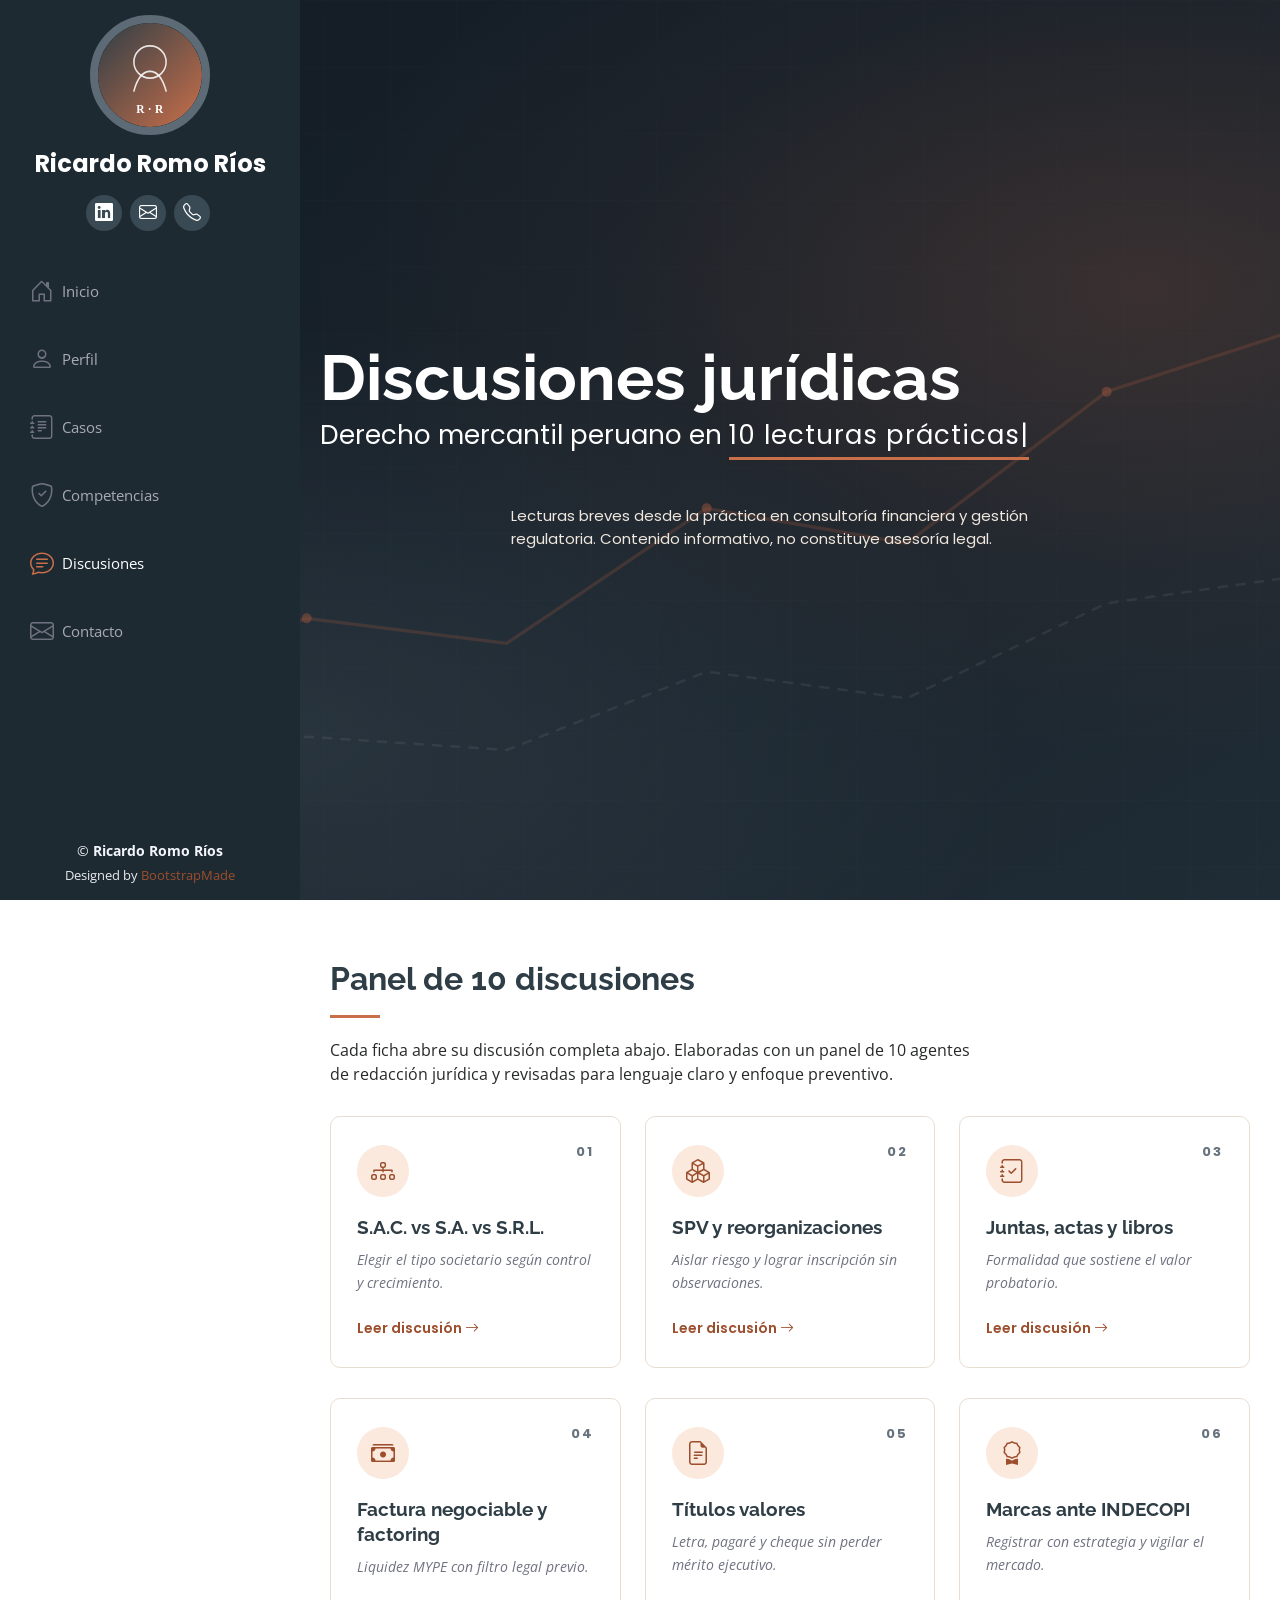
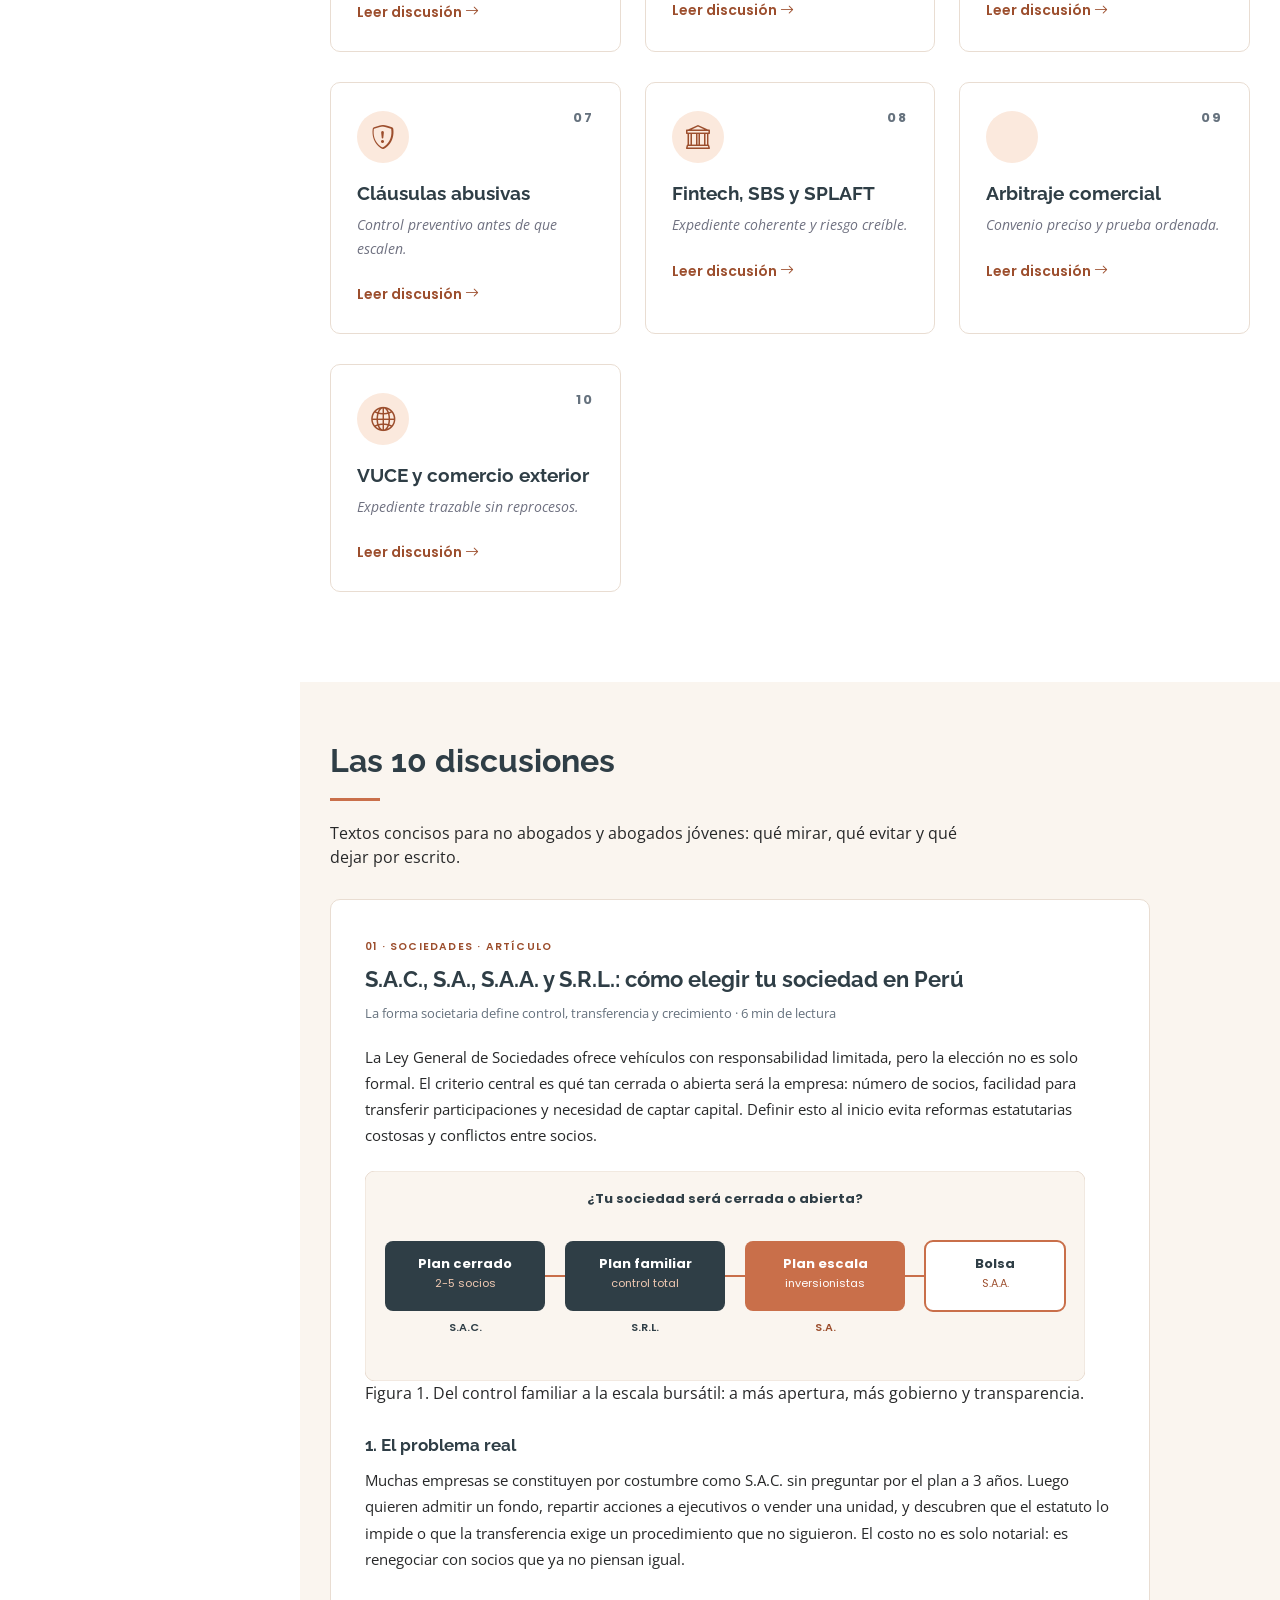
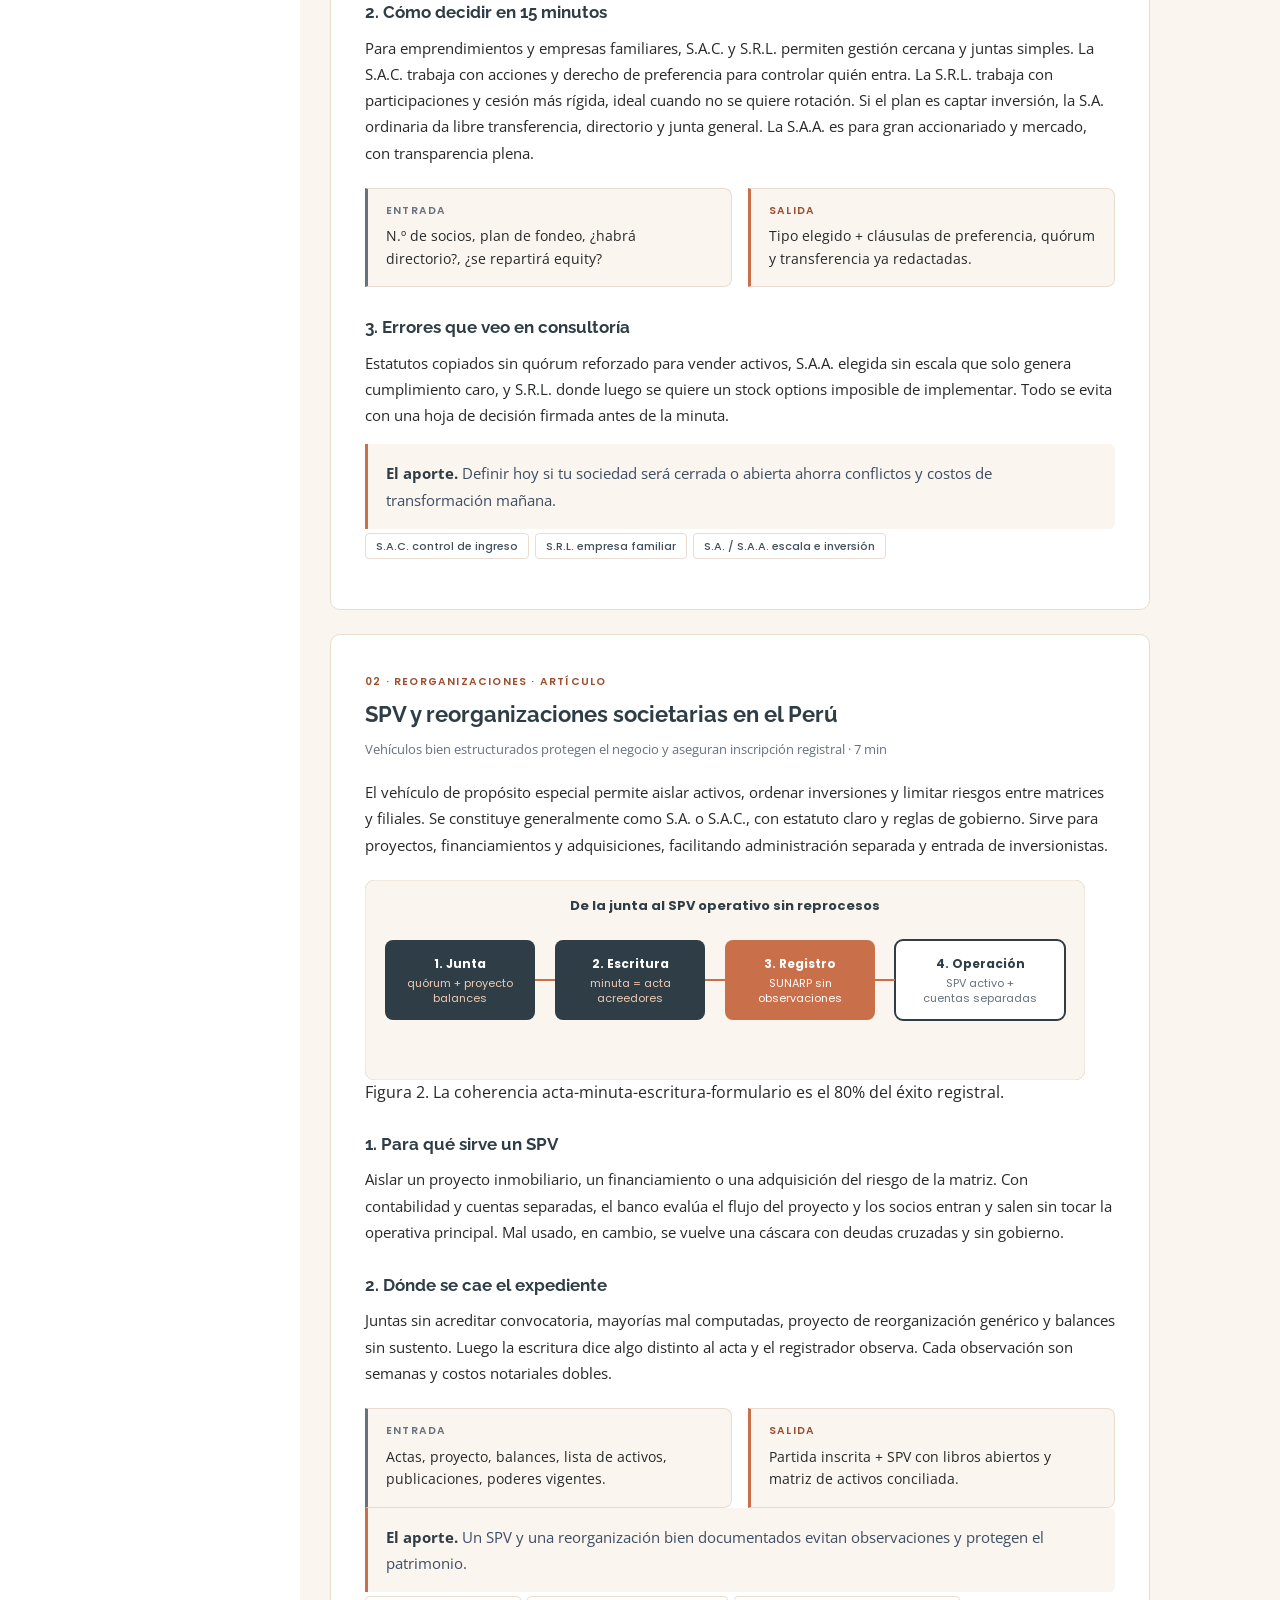
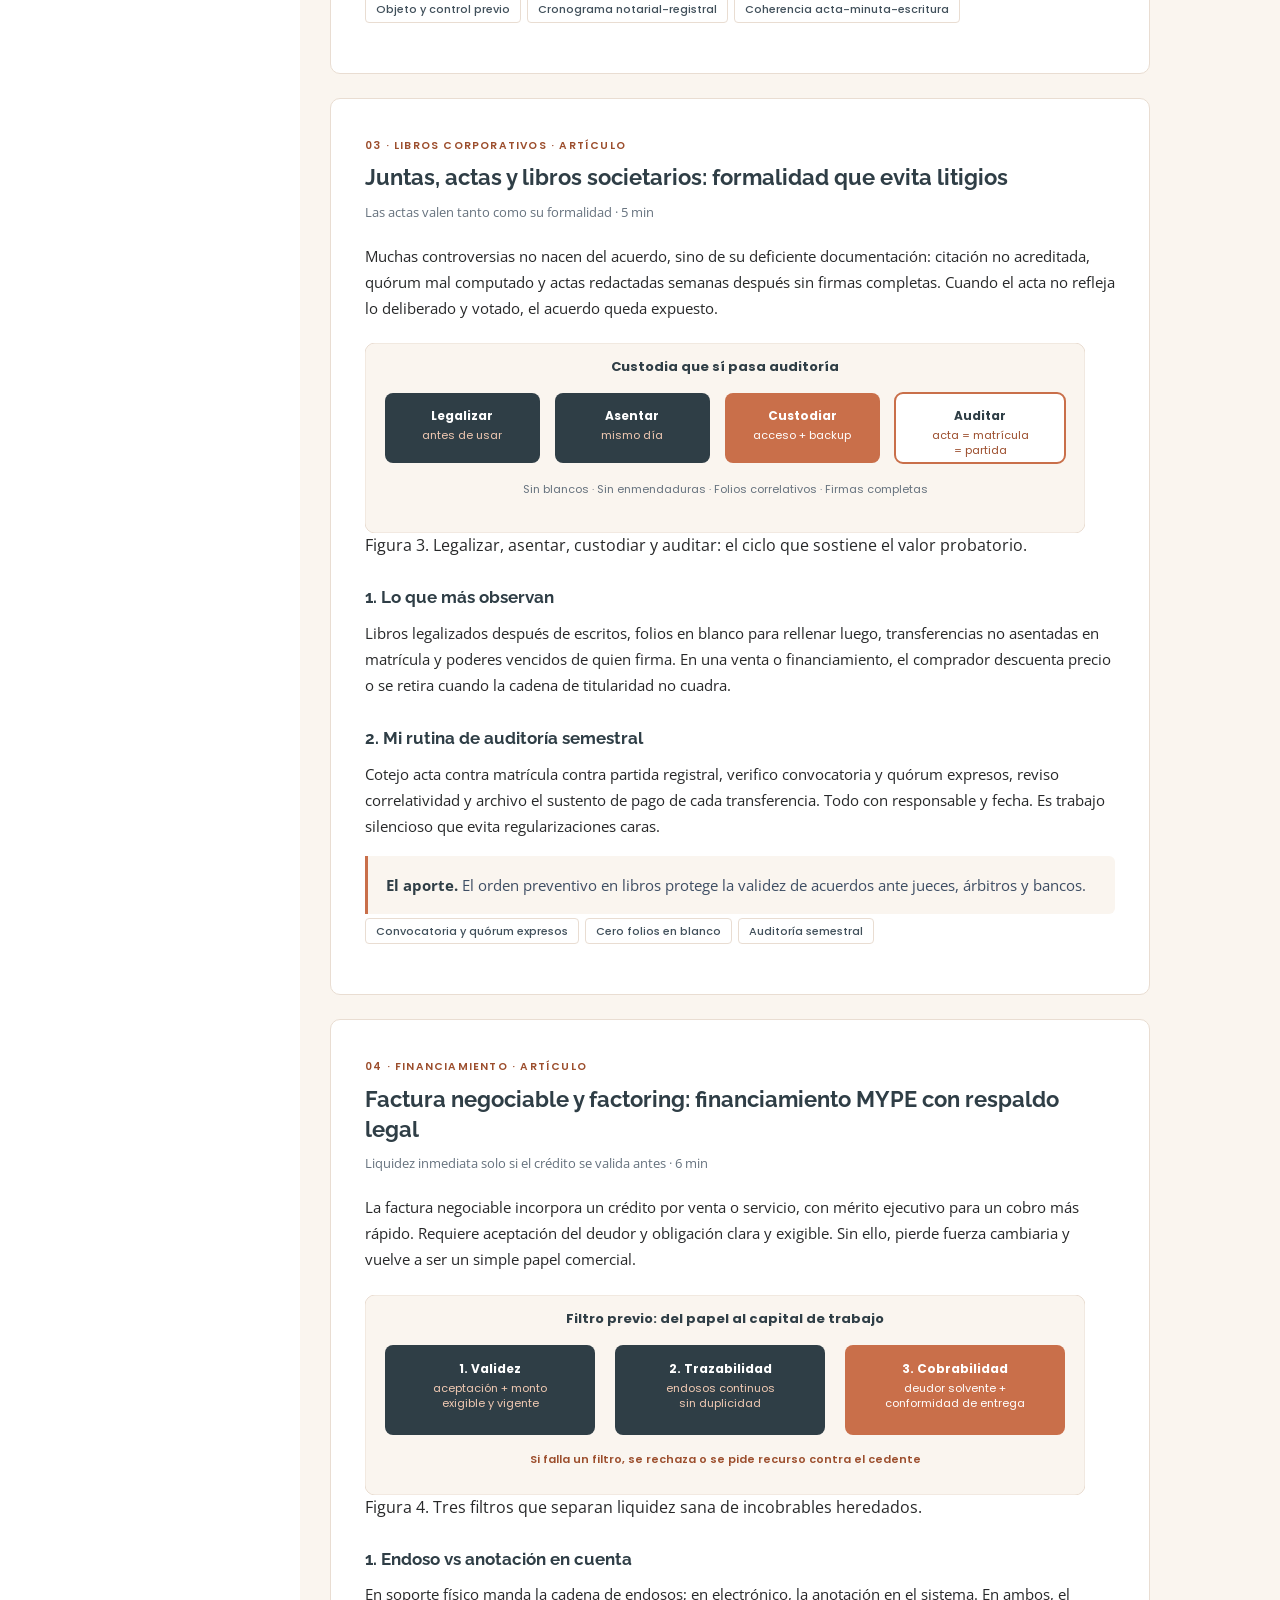
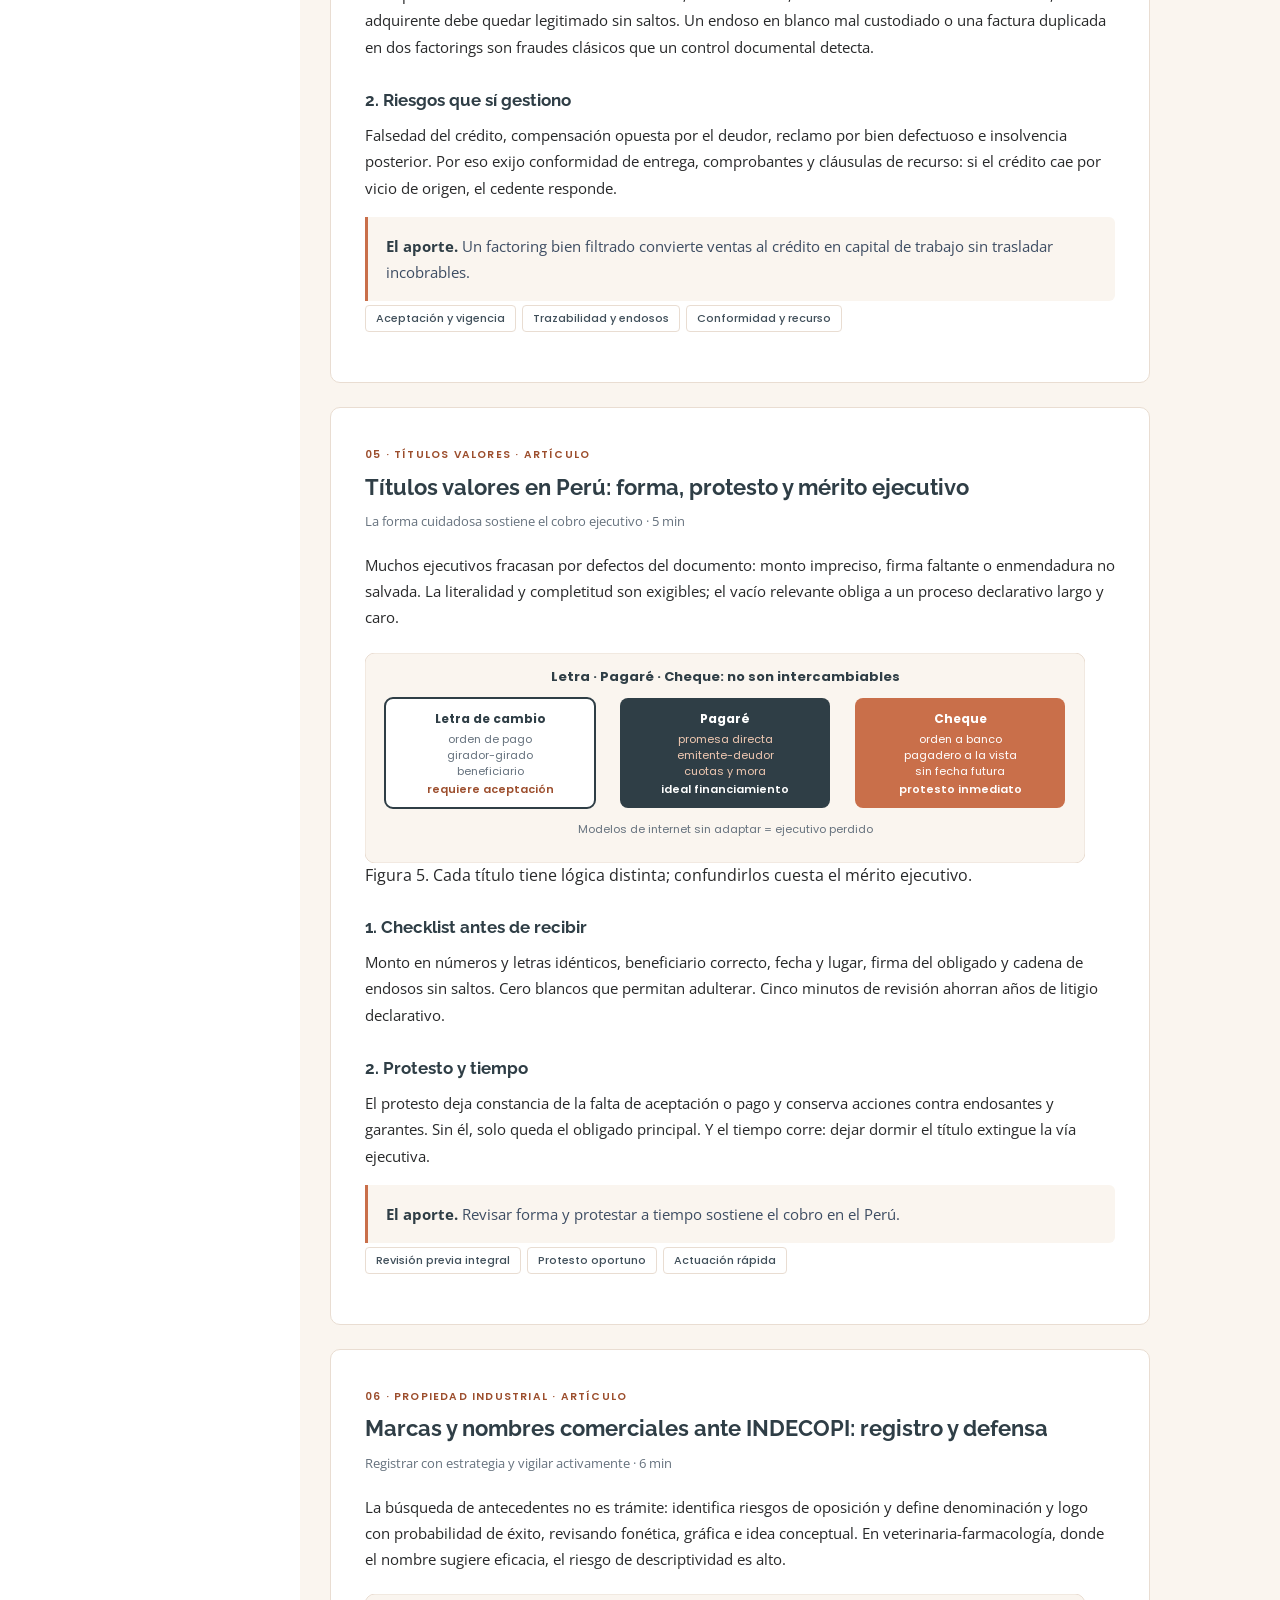
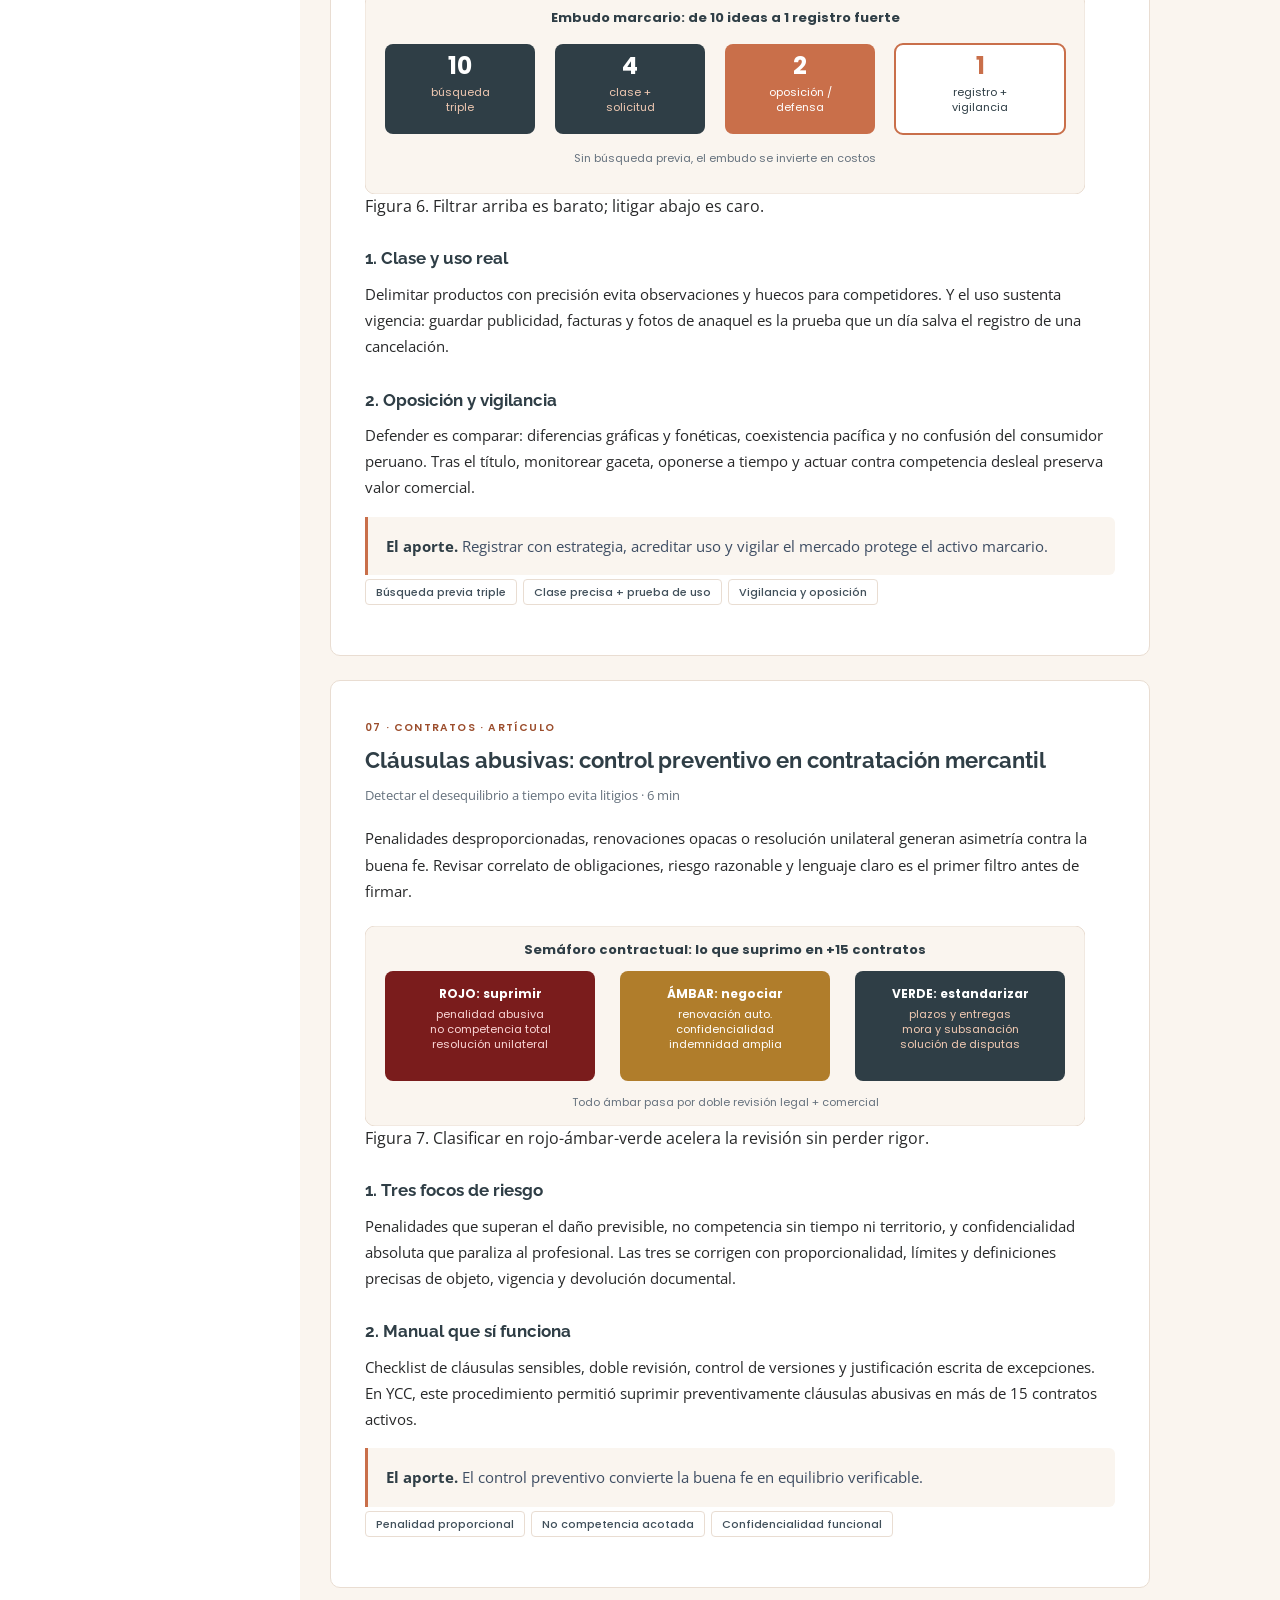
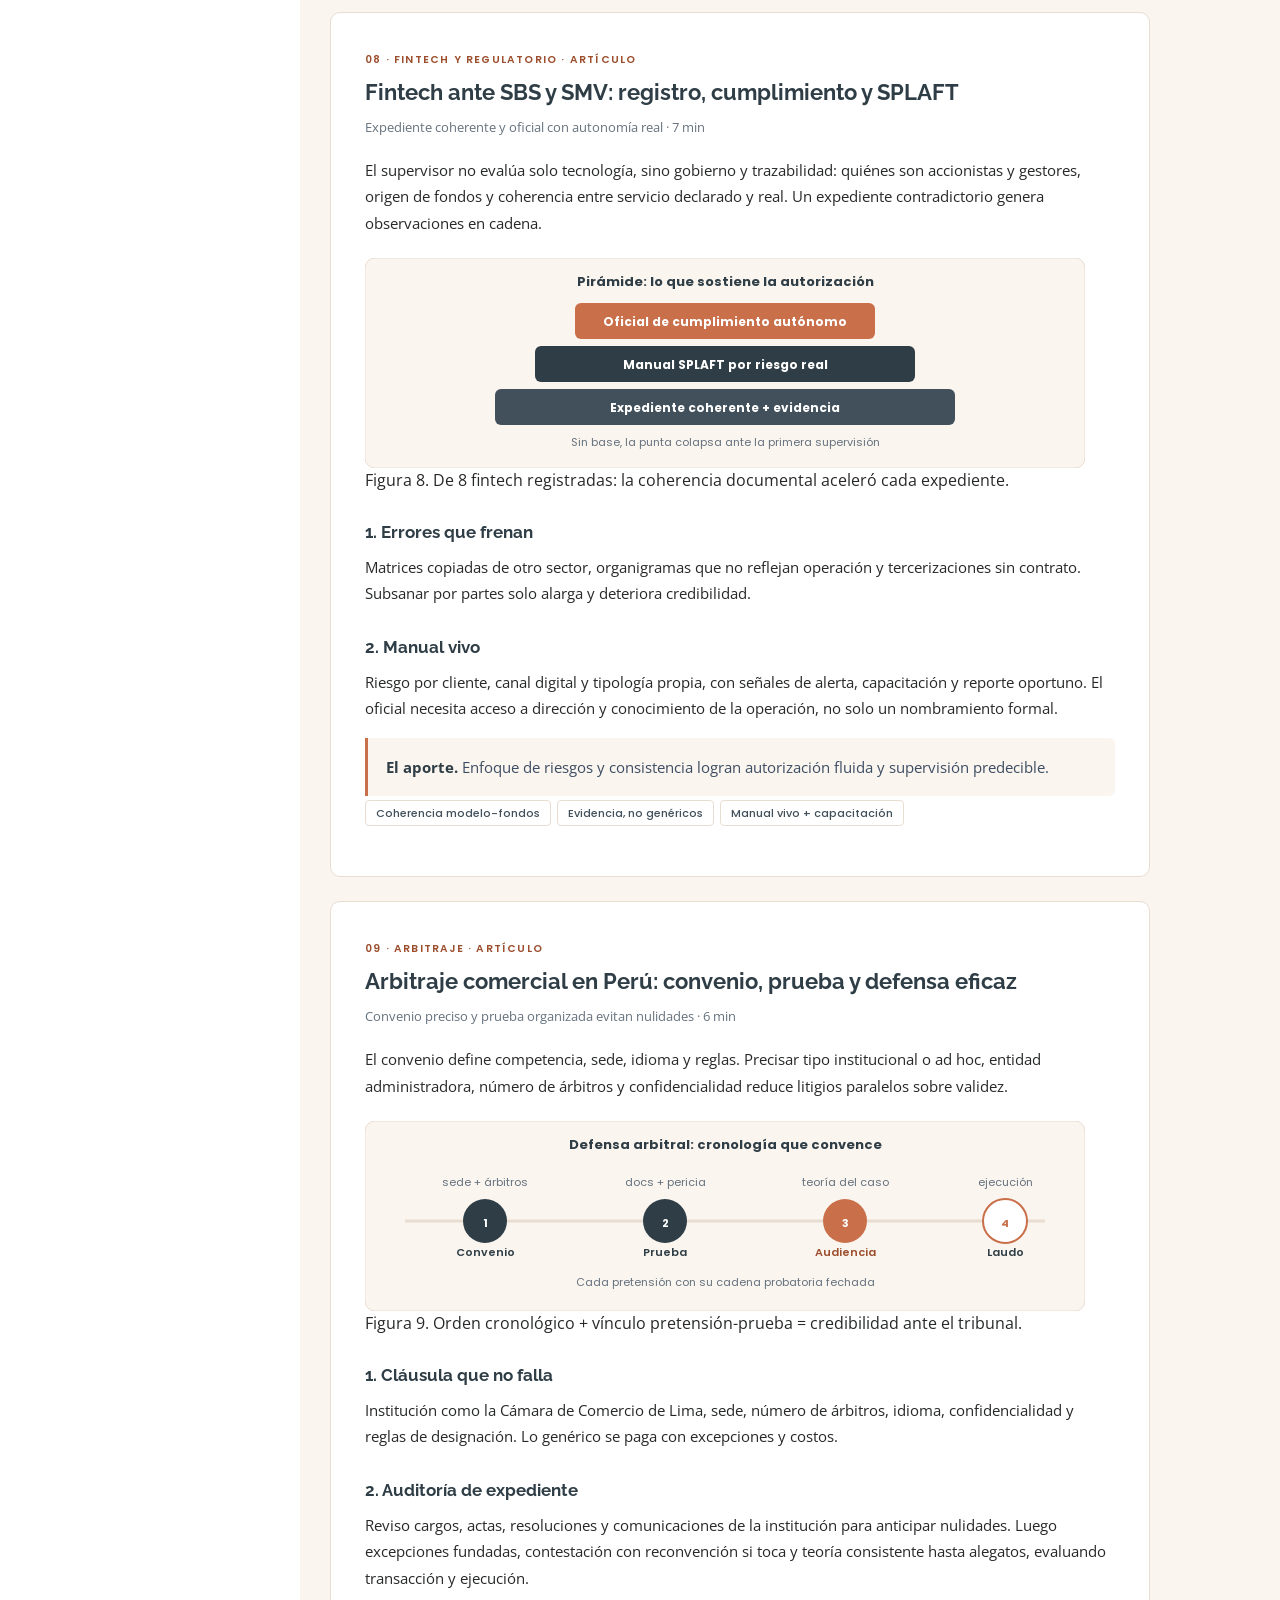
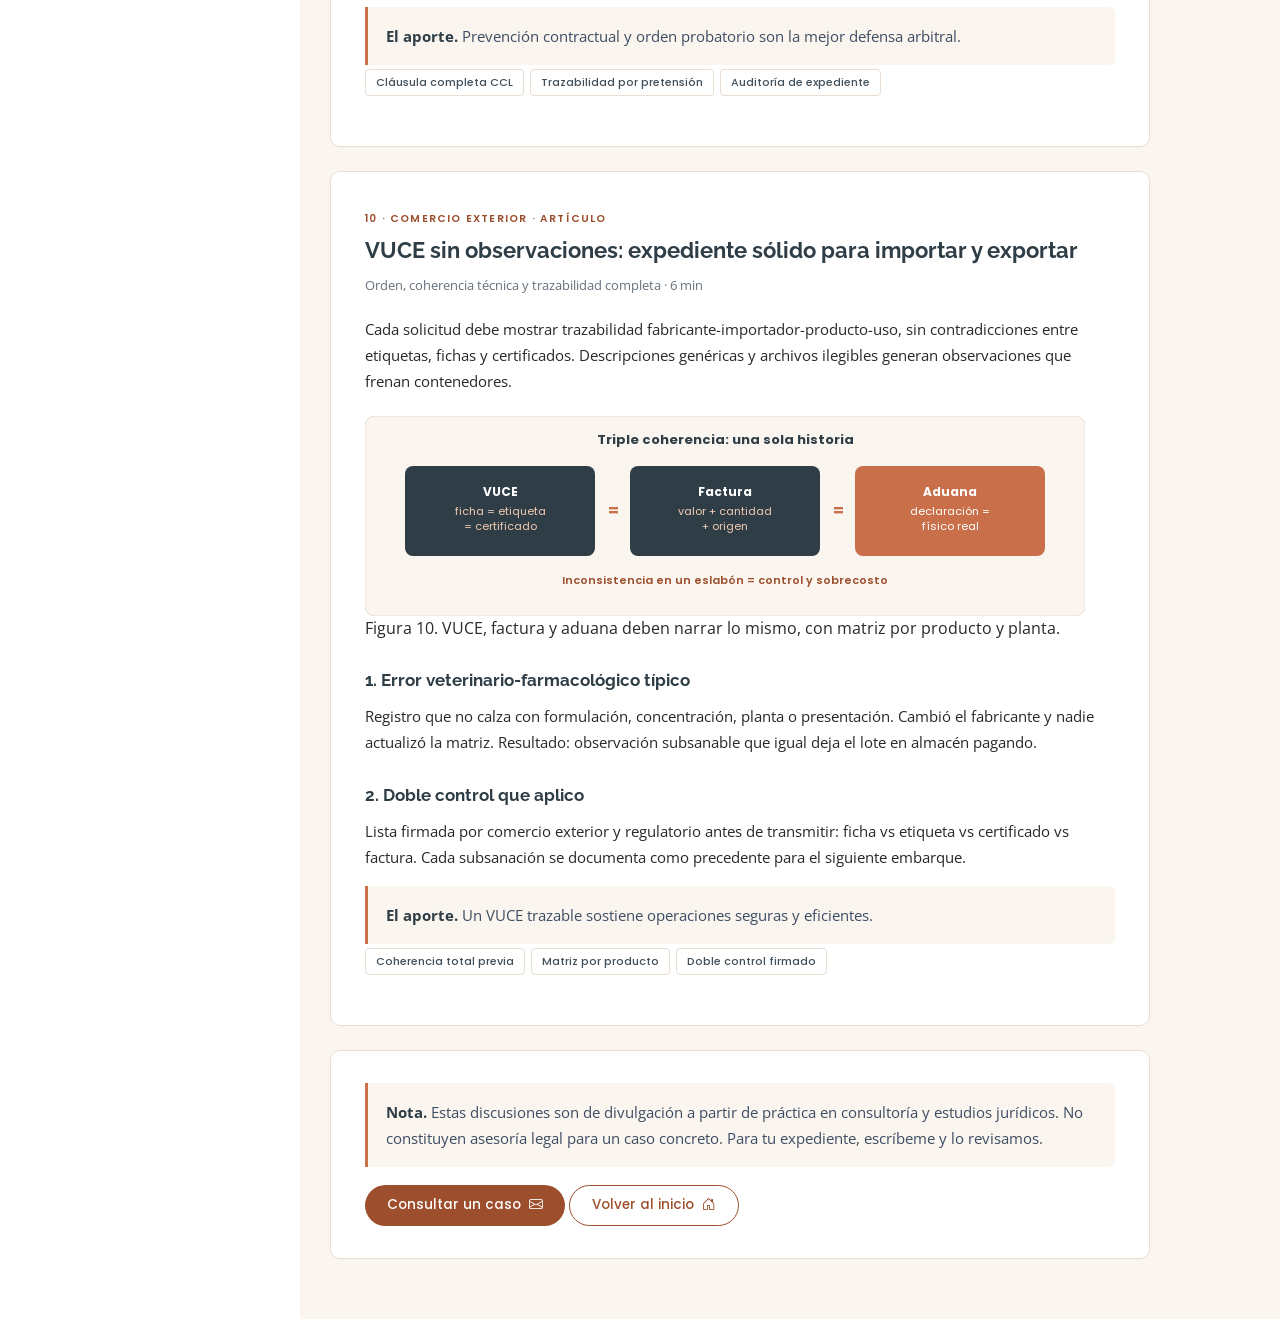
==== commit c00f1b5e: "Expande 10 discusiones a articulos con diagramas SVG Pizarra-Terracota" ====
--- a/discusiones-juridicas.html
+++ b/discusiones-juridicas.html
@@ -185,11 +185,29 @@
         <div class="row" data-aos="fade-up" id="d1">
           <div class="col-lg-12 d-flex align-items-stretch">
             <article class="paper w-100">
-              <header class="paper-head"><span class="paper-tipo">01 · Sociedades</span><h3 class="paper-titulo">S.A.C., S.A., S.A.A. y S.R.L.: cómo elegir tu sociedad en Perú</h3><p class="paper-meta">La forma societaria define control, transferencia y crecimiento.</p></header>
+              <header class="paper-head"><span class="paper-tipo">01 · Sociedades · Artículo</span><h3 class="paper-titulo">S.A.C., S.A., S.A.A. y S.R.L.: cómo elegir tu sociedad en Perú</h3><p class="paper-meta">La forma societaria define control, transferencia y crecimiento · 6 min de lectura</p></header>
               <div class="paper-body">
                 <p>La Ley General de Sociedades ofrece vehículos con responsabilidad limitada, pero la elección no es solo formal. El criterio central es qué tan cerrada o abierta será la empresa: número de socios, facilidad para transferir participaciones y necesidad de captar capital. Definir esto al inicio evita reformas estatutarias costosas y conflictos entre socios.</p>
-                <p>Para emprendimientos y empresas familiares, la Sociedad Anónima Cerrada y la Sociedad de Responsabilidad Limitada son las más usadas. La S.A.C. funciona con acciones y reglas flexibles con derecho de preferencia. La S.R.L. trabaja con participaciones más rígidas para ceder. Ambas permiten gestión cercana y juntas simples.</p>
-                <p>Cuando el plan es crecer con inversionistas o mercado de valores, la S.A. ordinaria y la S.A.A. son más adecuadas, con directorio, libre transferencia y mayor transparencia. Elegirlas sin esa escala genera costos innecesarios de cumplimiento.</p>
+                <figure class="paper-figura" role="img" aria-label="Diagrama de elección del tipo societario según control y crecimiento">
+                  <svg xmlns="http://www.w3.org/2000/svg" width="720" height="210" viewBox="0 0 720 210" font-family="Poppins, Arial, sans-serif">
+                    <rect x="0" y="0" width="720" height="210" rx="10" fill="#FAF5EF" stroke="#E9DDD2"/>
+                    <rect x="20" y="70" width="160" height="70" rx="8" fill="#2F3E46"/><text x="100" y="97" text-anchor="middle" fill="#fff" font-size="13" font-weight="700">Plan cerrado</text><text x="100" y="116" text-anchor="middle" fill="#F0C9B2" font-size="11">2-5 socios</text>
+                    <rect x="200" y="70" width="160" height="70" rx="8" fill="#2F3E46"/><text x="280" y="97" text-anchor="middle" fill="#fff" font-size="13" font-weight="700">Plan familiar</text><text x="280" y="116" text-anchor="middle" fill="#F0C9B2" font-size="11">control total</text>
+                    <rect x="380" y="70" width="160" height="70" rx="8" fill="#C96F4A"/><text x="460" y="97" text-anchor="middle" fill="#fff" font-size="13" font-weight="700">Plan escala</text><text x="460" y="116" text-anchor="middle" fill="#fff" font-size="11">inversionistas</text>
+                    <rect x="560" y="70" width="140" height="70" rx="8" fill="#fff" stroke="#C96F4A" stroke-width="2"/><text x="630" y="97" text-anchor="middle" fill="#2F3E46" font-size="13" font-weight="700">Bolsa</text><text x="630" y="116" text-anchor="middle" fill="#9C4E2D" font-size="11">S.A.A.</text>
+                    <text x="100" y="160" text-anchor="middle" fill="#2F3E46" font-size="11" font-weight="600">S.A.C.</text><text x="280" y="160" text-anchor="middle" fill="#2F3E46" font-size="11" font-weight="600">S.R.L.</text><text x="460" y="160" text-anchor="middle" fill="#9C4E2D" font-size="11" font-weight="600">S.A.</text>
+                    <text x="360" y="32" text-anchor="middle" fill="#2F3E46" font-size="13" font-weight="700">¿Tu sociedad será cerrada o abierta?</text>
+                    <line x1="180" y1="105" x2="200" y2="105" stroke="#C96F4A" stroke-width="2"/><line x1="360" y1="105" x2="380" y2="105" stroke="#C96F4A" stroke-width="2"/><line x1="540" y1="105" x2="560" y2="105" stroke="#C96F4A" stroke-width="2"/>
+                  </svg>
+                  <figcaption>Figura 1. Del control familiar a la escala bursátil: a más apertura, más gobierno y transparencia.</figcaption>
+                </figure>
+                <h4 class="paper-sub">1. El problema real</h4>
+                <p>Muchas empresas se constituyen por costumbre como S.A.C. sin preguntar por el plan a 3 años. Luego quieren admitir un fondo, repartir acciones a ejecutivos o vender una unidad, y descubren que el estatuto lo impide o que la transferencia exige un procedimiento que no siguieron. El costo no es solo notarial: es renegociar con socios que ya no piensan igual.</p>
+                <h4 class="paper-sub">2. Cómo decidir en 15 minutos</h4>
+                <p>Para emprendimientos y empresas familiares, S.A.C. y S.R.L. permiten gestión cercana y juntas simples. La S.A.C. trabaja con acciones y derecho de preferencia para controlar quién entra. La S.R.L. trabaja con participaciones y cesión más rígida, ideal cuando no se quiere rotación. Si el plan es captar inversión, la S.A. ordinaria da libre transferencia, directorio y junta general. La S.A.A. es para gran accionariado y mercado, con transparencia plena.</p>
+                <div class="io-grid"><div class="io-bloque"><h3>Entrada</h3><p>N.º de socios, plan de fondeo, ¿habrá directorio?, ¿se repartirá equity?</p></div><div class="io-bloque io-bloque--salida"><h3>Salida</h3><p>Tipo elegido + cláusulas de preferencia, quórum y transferencia ya redactadas.</p></div></div>
+                <h4 class="paper-sub">3. Errores que veo en consultoría</h4>
+                <p>Estatutos copiados sin quórum reforzado para vender activos, S.A.A. elegida sin escala que solo genera cumplimiento caro, y S.R.L. donde luego se quiere un stock options imposible de implementar. Todo se evita con una hoja de decisión firmada antes de la minuta.</p>
                 <p class="paper-hallazgo"><strong>El aporte.</strong> Definir hoy si tu sociedad será cerrada o abierta ahorra conflictos y costos de transformación mañana.</p>
                 <ul class="proyecto-tech"><li>S.A.C. control de ingreso</li><li>S.R.L. empresa familiar</li><li>S.A. / S.A.A. escala e inversión</li></ul>
               </div>
@@ -200,11 +218,26 @@
         <div class="row mt-4" data-aos="fade-up" id="d2">
           <div class="col-lg-12 d-flex align-items-stretch">
             <article class="paper w-100">
-              <header class="paper-head"><span class="paper-tipo">02 · Reorganizaciones</span><h3 class="paper-titulo">SPV y reorganizaciones societarias en el Perú</h3><p class="paper-meta">Vehículos bien estructurados protegen el negocio y aseguran inscripción registral.</p></header>
+              <header class="paper-head"><span class="paper-tipo">02 · Reorganizaciones · Artículo</span><h3 class="paper-titulo">SPV y reorganizaciones societarias en el Perú</h3><p class="paper-meta">Vehículos bien estructurados protegen el negocio y aseguran inscripción registral · 7 min</p></header>
               <div class="paper-body">
                 <p>El vehículo de propósito especial permite aislar activos, ordenar inversiones y limitar riesgos entre matrices y filiales. Se constituye generalmente como S.A. o S.A.C., con estatuto claro y reglas de gobierno. Sirve para proyectos, financiamientos y adquisiciones, facilitando administración separada y entrada de inversionistas.</p>
-                <p>En fusiones, escisiones y reorganizaciones simples los riesgos suelen ser documentales: juntas sin formalidades, mayorías insuficientes, proyectos incompletos y discrepancias entre minuta, escritura y expediente registral. Estas omisiones generan observaciones en Registros Públicos y exponen a impugnaciones.</p>
-                <p>Un expediente sólido exige actas con convocatoria y quórum, proyecto aprobado, balances, relación de activos y resguardo de acreedores, con plena coherencia entre acuerdos, escritura y formularios.</p>
+                <figure class="paper-figura" role="img" aria-label="Flujo de reorganización: junta, escritura y registro">
+                  <svg xmlns="http://www.w3.org/2000/svg" width="720" height="200" viewBox="0 0 720 200" font-family="Poppins, Arial, sans-serif">
+                    <rect x="0" y="0" width="720" height="200" rx="10" fill="#FAF5EF" stroke="#E9DDD2"/>
+                    <rect x="20" y="60" width="150" height="80" rx="8" fill="#2F3E46"/><text x="95" y="88" text-anchor="middle" fill="#fff" font-size="12" font-weight="700">1. Junta</text><text x="95" y="107" text-anchor="middle" fill="#F0C9B2" font-size="11">quórum + proyecto</text><text x="95" y="122" text-anchor="middle" fill="#F0C9B2" font-size="11">balances</text>
+                    <rect x="190" y="60" width="150" height="80" rx="8" fill="#2F3E46"/><text x="265" y="88" text-anchor="middle" fill="#fff" font-size="12" font-weight="700">2. Escritura</text><text x="265" y="107" text-anchor="middle" fill="#F0C9B2" font-size="11">minuta = acta</text><text x="265" y="122" text-anchor="middle" fill="#F0C9B2" font-size="11">acreedores</text>
+                    <rect x="360" y="60" width="150" height="80" rx="8" fill="#C96F4A"/><text x="435" y="88" text-anchor="middle" fill="#fff" font-size="12" font-weight="700">3. Registro</text><text x="435" y="107" text-anchor="middle" fill="#fff" font-size="11">SUNARP sin</text><text x="435" y="122" text-anchor="middle" fill="#fff" font-size="11">observaciones</text>
+                    <rect x="530" y="60" width="170" height="80" rx="8" fill="#fff" stroke="#2F3E46" stroke-width="2"/><text x="615" y="88" text-anchor="middle" fill="#2F3E46" font-size="12" font-weight="700">4. Operación</text><text x="615" y="107" text-anchor="middle" fill="#66727E" font-size="11">SPV activo +</text><text x="615" y="122" text-anchor="middle" fill="#66727E" font-size="11">cuentas separadas</text>
+                    <line x1="170" y1="100" x2="190" y2="100" stroke="#C96F4A" stroke-width="2"/><line x1="340" y1="100" x2="360" y2="100" stroke="#C96F4A" stroke-width="2"/><line x1="510" y1="100" x2="530" y2="100" stroke="#C96F4A" stroke-width="2"/>
+                    <text x="360" y="30" text-anchor="middle" fill="#2F3E46" font-size="13" font-weight="700">De la junta al SPV operativo sin reprocesos</text>
+                  </svg>
+                  <figcaption>Figura 2. La coherencia acta-minuta-escritura-formulario es el 80% del éxito registral.</figcaption>
+                </figure>
+                <h4 class="paper-sub">1. Para qué sirve un SPV</h4>
+                <p>Aislar un proyecto inmobiliario, un financiamiento o una adquisición del riesgo de la matriz. Con contabilidad y cuentas separadas, el banco evalúa el flujo del proyecto y los socios entran y salen sin tocar la operativa principal. Mal usado, en cambio, se vuelve una cáscara con deudas cruzadas y sin gobierno.</p>
+                <h4 class="paper-sub">2. Dónde se cae el expediente</h4>
+                <p>Juntas sin acreditar convocatoria, mayorías mal computadas, proyecto de reorganización genérico y balances sin sustento. Luego la escritura dice algo distinto al acta y el registrador observa. Cada observación son semanas y costos notariales dobles.</p>
+                <div class="io-grid"><div class="io-bloque"><h3>Entrada</h3><p>Actas, proyecto, balances, lista de activos, publicaciones, poderes vigentes.</p></div><div class="io-bloque io-bloque--salida"><h3>Salida</h3><p>Partida inscrita + SPV con libros abiertos y matriz de activos conciliada.</p></div></div>
                 <p class="paper-hallazgo"><strong>El aporte.</strong> Un SPV y una reorganización bien documentados evitan observaciones y protegen el patrimonio.</p>
                 <ul class="proyecto-tech"><li>Objeto y control previo</li><li>Cronograma notarial-registral</li><li>Coherencia acta-minuta-escritura</li></ul>
               </div>
@@ -215,11 +248,25 @@
         <div class="row mt-4" data-aos="fade-up" id="d3">
           <div class="col-lg-12 d-flex align-items-stretch">
             <article class="paper w-100">
-              <header class="paper-head"><span class="paper-tipo">03 · Libros corporativos</span><h3 class="paper-titulo">Juntas, actas y libros societarios: formalidad que evita litigios</h3><p class="paper-meta">Las actas valen tanto como su formalidad.</p></header>
+              <header class="paper-head"><span class="paper-tipo">03 · Libros corporativos · Artículo</span><h3 class="paper-titulo">Juntas, actas y libros societarios: formalidad que evita litigios</h3><p class="paper-meta">Las actas valen tanto como su formalidad · 5 min</p></header>
               <div class="paper-body">
                 <p>Muchas controversias no nacen del acuerdo, sino de su deficiente documentación: citación no acreditada, quórum mal computado y actas redactadas semanas después sin firmas completas. Cuando el acta no refleja lo deliberado y votado, el acuerdo queda expuesto.</p>
-                <p>La matrícula de acciones y los libros de actas sustentan titularidad y trazabilidad. La práctica recomendable es legalizar antes de usar, mantener al día sin enmendaduras ni blancos, y asentar movimientos con fecha cierta.</p>
-                <p>Una buena custodia implica responsables designados, respaldos digitales, control de acceso y auditoría semestral entre actas, matrícula, partida registral y poderes.</p>
+                <figure class="paper-figura" role="img" aria-label="Ciclo de custodia de libros corporativos">
+                  <svg xmlns="http://www.w3.org/2000/svg" width="720" height="190" viewBox="0 0 720 190" font-family="Poppins, Arial, sans-serif">
+                    <rect x="0" y="0" width="720" height="190" rx="10" fill="#FAF5EF" stroke="#E9DDD2"/>
+                    <text x="360" y="28" text-anchor="middle" fill="#2F3E46" font-size="13" font-weight="700">Custodia que sí pasa auditoría</text>
+                    <rect x="20" y="50" width="155" height="70" rx="8" fill="#2F3E46"/><text x="97" y="77" text-anchor="middle" fill="#fff" font-size="12" font-weight="700">Legalizar</text><text x="97" y="96" text-anchor="middle" fill="#F0C9B2" font-size="11">antes de usar</text>
+                    <rect x="190" y="50" width="155" height="70" rx="8" fill="#2F3E46"/><text x="267" y="77" text-anchor="middle" fill="#fff" font-size="12" font-weight="700">Asentar</text><text x="267" y="96" text-anchor="middle" fill="#F0C9B2" font-size="11">mismo día</text>
+                    <rect x="360" y="50" width="155" height="70" rx="8" fill="#C96F4A"/><text x="437" y="77" text-anchor="middle" fill="#fff" font-size="12" font-weight="700">Custodiar</text><text x="437" y="96" text-anchor="middle" fill="#fff" font-size="11">acceso + backup</text>
+                    <rect x="530" y="50" width="170" height="70" rx="8" fill="#fff" stroke="#C96F4A" stroke-width="2"/><text x="615" y="77" text-anchor="middle" fill="#2F3E46" font-size="12" font-weight="700">Auditar</text><text x="615" y="96" text-anchor="middle" fill="#9C4E2D" font-size="11">acta = matrícula</text><text x="615" y="111" text-anchor="middle" fill="#9C4E2D" font-size="11">= partida</text>
+                    <text x="360" y="150" text-anchor="middle" fill="#66727E" font-size="11">Sin blancos · Sin enmendaduras · Folios correlativos · Firmas completas</text>
+                  </svg>
+                  <figcaption>Figura 3. Legalizar, asentar, custodiar y auditar: el ciclo que sostiene el valor probatorio.</figcaption>
+                </figure>
+                <h4 class="paper-sub">1. Lo que más observan</h4>
+                <p>Libros legalizados después de escritos, folios en blanco para rellenar luego, transferencias no asentadas en matrícula y poderes vencidos de quien firma. En una venta o financiamiento, el comprador descuenta precio o se retira cuando la cadena de titularidad no cuadra.</p>
+                <h4 class="paper-sub">2. Mi rutina de auditoría semestral</h4>
+                <p>Cotejo acta contra matrícula contra partida registral, verifico convocatoria y quórum expresos, reviso correlatividad y archivo el sustento de pago de cada transferencia. Todo con responsable y fecha. Es trabajo silencioso que evita regularizaciones caras.</p>
                 <p class="paper-hallazgo"><strong>El aporte.</strong> El orden preventivo en libros protege la validez de acuerdos ante jueces, árbitros y bancos.</p>
                 <ul class="proyecto-tech"><li>Convocatoria y quórum expresos</li><li>Cero folios en blanco</li><li>Auditoría semestral</li></ul>
               </div>
@@ -230,11 +277,24 @@
         <div class="row mt-4" data-aos="fade-up" id="d4">
           <div class="col-lg-12 d-flex align-items-stretch">
             <article class="paper w-100">
-              <header class="paper-head"><span class="paper-tipo">04 · Financiamiento</span><h3 class="paper-titulo">Factura negociable y factoring: financiamiento MYPE con respaldo legal</h3><p class="paper-meta">Liquidez inmediata solo si el crédito se valida antes.</p></header>
-              <div class="paper-body">
-                <p>La factura negociable incorpora un crédito por venta o servicio, con mérito ejecutivo para un cobro más rápido. Requiere aceptación del deudor y obligación clara y exigible. Sin ello, pierde fuerza cambiaria.</p>
-                <p>Se transfiere por endoso o anotación en cuenta, legitimando al factoring como nuevo titular. La cadena debe ser continua y sin gravámenes previos; cualquier defecto formal dificulta el cobro.</p>
-                <p>Antes de aceptar, se verifica operación real, solvencia del deudor y ausencia de reclamos por defectos. Riesgos típicos: falsedad, compensación, insolvencia y falta de conformidad.</p>
+              <header class="paper-head"><span class="paper-tipo">04 · Financiamiento · Artículo</span><h3 class="paper-titulo">Factura negociable y factoring: financiamiento MYPE con respaldo legal</h3><p class="paper-meta">Liquidez inmediata solo si el crédito se valida antes · 6 min</p></header>
+              <div class="paper-body">
+                <p>La factura negociable incorpora un crédito por venta o servicio, con mérito ejecutivo para un cobro más rápido. Requiere aceptación del deudor y obligación clara y exigible. Sin ello, pierde fuerza cambiaria y vuelve a ser un simple papel comercial.</p>
+                <figure class="paper-figura" role="img" aria-label="Filtro previo del factoring en tres pasos">
+                  <svg xmlns="http://www.w3.org/2000/svg" width="720" height="200" viewBox="0 0 720 200" font-family="Poppins, Arial, sans-serif">
+                    <rect x="0" y="0" width="720" height="200" rx="10" fill="#FAF5EF" stroke="#E9DDD2"/>
+                    <text x="360" y="28" text-anchor="middle" fill="#2F3E46" font-size="13" font-weight="700">Filtro previo: del papel al capital de trabajo</text>
+                    <rect x="20" y="50" width="210" height="90" rx="8" fill="#2F3E46"/><text x="125" y="78" text-anchor="middle" fill="#fff" font-size="12" font-weight="700">1. Validez</text><text x="125" y="97" text-anchor="middle" fill="#F0C9B2" font-size="11">aceptación + monto</text><text x="125" y="112" text-anchor="middle" fill="#F0C9B2" font-size="11">exigible y vigente</text>
+                    <rect x="250" y="50" width="210" height="90" rx="8" fill="#2F3E46"/><text x="355" y="78" text-anchor="middle" fill="#fff" font-size="12" font-weight="700">2. Trazabilidad</text><text x="355" y="97" text-anchor="middle" fill="#F0C9B2" font-size="11">endosos continuos</text><text x="355" y="112" text-anchor="middle" fill="#F0C9B2" font-size="11">sin duplicidad</text>
+                    <rect x="480" y="50" width="220" height="90" rx="8" fill="#C96F4A"/><text x="590" y="78" text-anchor="middle" fill="#fff" font-size="12" font-weight="700">3. Cobrabilidad</text><text x="590" y="97" text-anchor="middle" fill="#fff" font-size="11">deudor solvente +</text><text x="590" y="112" text-anchor="middle" fill="#fff" font-size="11">conformidad de entrega</text>
+                    <text x="360" y="168" text-anchor="middle" fill="#9C4E2D" font-size="11" font-weight="600">Si falla un filtro, se rechaza o se pide recurso contra el cedente</text>
+                  </svg>
+                  <figcaption>Figura 4. Tres filtros que separan liquidez sana de incobrables heredados.</figcaption>
+                </figure>
+                <h4 class="paper-sub">1. Endoso vs anotación en cuenta</h4>
+                <p>En soporte físico manda la cadena de endosos; en electrónico, la anotación en el sistema. En ambos, el adquirente debe quedar legitimado sin saltos. Un endoso en blanco mal custodiado o una factura duplicada en dos factorings son fraudes clásicos que un control documental detecta.</p>
+                <h4 class="paper-sub">2. Riesgos que sí gestiono</h4>
+                <p>Falsedad del crédito, compensación opuesta por el deudor, reclamo por bien defectuoso e insolvencia posterior. Por eso exijo conformidad de entrega, comprobantes y cláusulas de recurso: si el crédito cae por vicio de origen, el cedente responde.</p>
                 <p class="paper-hallazgo"><strong>El aporte.</strong> Un factoring bien filtrado convierte ventas al crédito en capital de trabajo sin trasladar incobrables.</p>
                 <ul class="proyecto-tech"><li>Aceptación y vigencia</li><li>Trazabilidad y endosos</li><li>Conformidad y recurso</li></ul>
               </div>
@@ -245,11 +305,24 @@
         <div class="row mt-4" data-aos="fade-up" id="d5">
           <div class="col-lg-12 d-flex align-items-stretch">
             <article class="paper w-100">
-              <header class="paper-head"><span class="paper-tipo">05 · Títulos valores</span><h3 class="paper-titulo">Títulos valores en Perú: forma, protesto y mérito ejecutivo</h3><p class="paper-meta">La forma cuidadosa sostiene el cobro ejecutivo.</p></header>
-              <div class="paper-body">
-                <p>Muchos ejecutivos fracasan por defectos del documento: monto impreciso, firma faltante o enmendadura no salvada. La literalidad y completitud son exigibles; el vacío relevante obliga a un proceso declarativo largo.</p>
-                <p>La letra es orden entre tres partes, el pagaré promesa directa y el cheque orden a banco pagadera a la vista. Cada uno exige menciones esenciales y formatos correctos, sin blancos adulterables.</p>
-                <p>El protesto conserva acciones contra obligados solidarios. Omitirlo deja solo la acción contra el principal. Además, la inacción prolongada extingue la exigibilidad.</p>
+              <header class="paper-head"><span class="paper-tipo">05 · Títulos valores · Artículo</span><h3 class="paper-titulo">Títulos valores en Perú: forma, protesto y mérito ejecutivo</h3><p class="paper-meta">La forma cuidadosa sostiene el cobro ejecutivo · 5 min</p></header>
+              <div class="paper-body">
+                <p>Muchos ejecutivos fracasan por defectos del documento: monto impreciso, firma faltante o enmendadura no salvada. La literalidad y completitud son exigibles; el vacío relevante obliga a un proceso declarativo largo y caro.</p>
+                <figure class="paper-figura" role="img" aria-label="Comparación de letra, pagaré y cheque">
+                  <svg xmlns="http://www.w3.org/2000/svg" width="720" height="210" viewBox="0 0 720 210" font-family="Poppins, Arial, sans-serif">
+                    <rect x="0" y="0" width="720" height="210" rx="10" fill="#FAF5EF" stroke="#E9DDD2"/>
+                    <text x="360" y="28" text-anchor="middle" fill="#2F3E46" font-size="13" font-weight="700">Letra · Pagaré · Cheque: no son intercambiables</text>
+                    <rect x="20" y="45" width="210" height="110" rx="8" fill="#fff" stroke="#2F3E46" stroke-width="2"/><text x="125" y="70" text-anchor="middle" fill="#2F3E46" font-size="12" font-weight="700">Letra de cambio</text><text x="125" y="90" text-anchor="middle" fill="#66727E" font-size="11">orden de pago</text><text x="125" y="106" text-anchor="middle" fill="#66727E" font-size="11">girador-girado</text><text x="125" y="122" text-anchor="middle" fill="#66727E" font-size="11">beneficiario</text><text x="125" y="140" text-anchor="middle" fill="#9C4E2D" font-size="11" font-weight="600">requiere aceptación</text>
+                    <rect x="255" y="45" width="210" height="110" rx="8" fill="#2F3E46"/><text x="360" y="70" text-anchor="middle" fill="#fff" font-size="12" font-weight="700">Pagaré</text><text x="360" y="90" text-anchor="middle" fill="#F0C9B2" font-size="11">promesa directa</text><text x="360" y="106" text-anchor="middle" fill="#F0C9B2" font-size="11">emitente-deudor</text><text x="360" y="122" text-anchor="middle" fill="#F0C9B2" font-size="11">cuotas y mora</text><text x="360" y="140" text-anchor="middle" fill="#fff" font-size="11" font-weight="600">ideal financiamiento</text>
+                    <rect x="490" y="45" width="210" height="110" rx="8" fill="#C96F4A"/><text x="595" y="70" text-anchor="middle" fill="#fff" font-size="12" font-weight="700">Cheque</text><text x="595" y="90" text-anchor="middle" fill="#fff" font-size="11">orden a banco</text><text x="595" y="106" text-anchor="middle" fill="#fff" font-size="11">pagadero a la vista</text><text x="595" y="122" text-anchor="middle" fill="#fff" font-size="11">sin fecha futura</text><text x="595" y="140" text-anchor="middle" fill="#fff" font-size="11" font-weight="600">protesto inmediato</text>
+                    <text x="360" y="180" text-anchor="middle" fill="#66727E" font-size="11">Modelos de internet sin adaptar = ejecutivo perdido</text>
+                  </svg>
+                  <figcaption>Figura 5. Cada título tiene lógica distinta; confundirlos cuesta el mérito ejecutivo.</figcaption>
+                </figure>
+                <h4 class="paper-sub">1. Checklist antes de recibir</h4>
+                <p>Monto en números y letras idénticos, beneficiario correcto, fecha y lugar, firma del obligado y cadena de endosos sin saltos. Cero blancos que permitan adulterar. Cinco minutos de revisión ahorran años de litigio declarativo.</p>
+                <h4 class="paper-sub">2. Protesto y tiempo</h4>
+                <p>El protesto deja constancia de la falta de aceptación o pago y conserva acciones contra endosantes y garantes. Sin él, solo queda el obligado principal. Y el tiempo corre: dejar dormir el título extingue la vía ejecutiva.</p>
                 <p class="paper-hallazgo"><strong>El aporte.</strong> Revisar forma y protestar a tiempo sostiene el cobro en el Perú.</p>
                 <ul class="proyecto-tech"><li>Revisión previa integral</li><li>Protesto oportuno</li><li>Actuación rápida</li></ul>
               </div>
@@ -260,11 +333,25 @@
         <div class="row mt-4" data-aos="fade-up" id="d6">
           <div class="col-lg-12 d-flex align-items-stretch">
             <article class="paper w-100">
-              <header class="paper-head"><span class="paper-tipo">06 · Propiedad industrial</span><h3 class="paper-titulo">Marcas y nombres comerciales ante INDECOPI: registro y defensa</h3><p class="paper-meta">Registrar con estrategia y vigilar activamente.</p></header>
-              <div class="paper-body">
-                <p>La búsqueda de antecedentes no es trámite: identifica riesgos de oposición y define denominación y logo con probabilidad de éxito, revisando fonética, gráfica e idea conceptual.</p>
-                <p>La clase y descripción delimitan la protección. El uso real y continuo sustenta vigencia; sin uso, hay exposición a cancelación. Conservar publicidad y facturación es clave.</p>
-                <p>Ante oposición, importan diferencias, coexistencia y no confusión del consumidor, con prueba comparativa. Tras el registro, vigilar publicaciones y actuar contra uso indebido preserva valor.</p>
+              <header class="paper-head"><span class="paper-tipo">06 · Propiedad industrial · Artículo</span><h3 class="paper-titulo">Marcas y nombres comerciales ante INDECOPI: registro y defensa</h3><p class="paper-meta">Registrar con estrategia y vigilar activamente · 6 min</p></header>
+              <div class="paper-body">
+                <p>La búsqueda de antecedentes no es trámite: identifica riesgos de oposición y define denominación y logo con probabilidad de éxito, revisando fonética, gráfica e idea conceptual. En veterinaria-farmacología, donde el nombre sugiere eficacia, el riesgo de descriptividad es alto.</p>
+                <figure class="paper-figura" role="img" aria-label="Embudo de registro marcario">
+                  <svg xmlns="http://www.w3.org/2000/svg" width="720" height="200" viewBox="0 0 720 200" font-family="Poppins, Arial, sans-serif">
+                    <rect x="0" y="0" width="720" height="200" rx="10" fill="#FAF5EF" stroke="#E9DDD2"/>
+                    <text x="360" y="28" text-anchor="middle" fill="#2F3E46" font-size="13" font-weight="700">Embudo marcario: de 10 ideas a 1 registro fuerte</text>
+                    <rect x="20" y="50" width="150" height="90" rx="8" fill="#2F3E46"/><text x="95" y="80" text-anchor="middle" fill="#fff" font-size="24" font-weight="700">10</text><text x="95" y="102" text-anchor="middle" fill="#F0C9B2" font-size="11">búsqueda</text><text x="95" y="117" text-anchor="middle" fill="#F0C9B2" font-size="11">triple</text>
+                    <rect x="190" y="50" width="150" height="90" rx="8" fill="#2F3E46"/><text x="265" y="80" text-anchor="middle" fill="#fff" font-size="24" font-weight="700">4</text><text x="265" y="102" text-anchor="middle" fill="#F0C9B2" font-size="11">clase +</text><text x="265" y="117" text-anchor="middle" fill="#F0C9B2" font-size="11">solicitud</text>
+                    <rect x="360" y="50" width="150" height="90" rx="8" fill="#C96F4A"/><text x="435" y="80" text-anchor="middle" fill="#fff" font-size="24" font-weight="700">2</text><text x="435" y="102" text-anchor="middle" fill="#fff" font-size="11">oposición /</text><text x="435" y="117" text-anchor="middle" fill="#fff" font-size="11">defensa</text>
+                    <rect x="530" y="50" width="170" height="90" rx="8" fill="#fff" stroke="#C96F4A" stroke-width="2"/><text x="615" y="80" text-anchor="middle" fill="#C96F4A" font-size="24" font-weight="700">1</text><text x="615" y="102" text-anchor="middle" fill="#2F3E46" font-size="11">registro +</text><text x="615" y="117" text-anchor="middle" fill="#2F3E46" font-size="11">vigilancia</text>
+                    <text x="360" y="168" text-anchor="middle" fill="#66727E" font-size="11">Sin búsqueda previa, el embudo se invierte en costos</text>
+                  </svg>
+                  <figcaption>Figura 6. Filtrar arriba es barato; litigar abajo es caro.</figcaption>
+                </figure>
+                <h4 class="paper-sub">1. Clase y uso real</h4>
+                <p>Delimitar productos con precisión evita observaciones y huecos para competidores. Y el uso sustenta vigencia: guardar publicidad, facturas y fotos de anaquel es la prueba que un día salva el registro de una cancelación.</p>
+                <h4 class="paper-sub">2. Oposición y vigilancia</h4>
+                <p>Defender es comparar: diferencias gráficas y fonéticas, coexistencia pacífica y no confusión del consumidor peruano. Tras el título, monitorear gaceta, oponerse a tiempo y actuar contra competencia desleal preserva valor comercial.</p>
                 <p class="paper-hallazgo"><strong>El aporte.</strong> Registrar con estrategia, acreditar uso y vigilar el mercado protege el activo marcario.</p>
                 <ul class="proyecto-tech"><li>Búsqueda previa triple</li><li>Clase precisa + prueba de uso</li><li>Vigilancia y oposición</li></ul>
               </div>
@@ -275,11 +362,24 @@
         <div class="row mt-4" data-aos="fade-up" id="d7">
           <div class="col-lg-12 d-flex align-items-stretch">
             <article class="paper w-100">
-              <header class="paper-head"><span class="paper-tipo">07 · Contratos</span><h3 class="paper-titulo">Cláusulas abusivas: control preventivo en contratación mercantil</h3><p class="paper-meta">Detectar el desequilibrio a tiempo evita litigios.</p></header>
-              <div class="paper-body">
-                <p>Penalidades desproporcionadas, renovaciones opacas o resolución unilateral generan asimetría contra la buena fe. Revisar correlato de obligaciones, riesgo razonable y lenguaje claro es el primer filtro.</p>
-                <p>Tres focos: penalidades excesivas, no competencia sin límites y confidencialidad absoluta. Requieren proporcionalidad, límites temporales y geográficos, y definición de objeto y plazo.</p>
-                <p>La respuesta es un manual de control: checklist, doble revisión, registro de versiones y validación de condiciones excepcionales.</p>
+              <header class="paper-head"><span class="paper-tipo">07 · Contratos · Artículo</span><h3 class="paper-titulo">Cláusulas abusivas: control preventivo en contratación mercantil</h3><p class="paper-meta">Detectar el desequilibrio a tiempo evita litigios · 6 min</p></header>
+              <div class="paper-body">
+                <p>Penalidades desproporcionadas, renovaciones opacas o resolución unilateral generan asimetría contra la buena fe. Revisar correlato de obligaciones, riesgo razonable y lenguaje claro es el primer filtro antes de firmar.</p>
+                <figure class="paper-figura" role="img" aria-label="Semáforo de cláusulas de riesgo">
+                  <svg xmlns="http://www.w3.org/2000/svg" width="720" height="200" viewBox="0 0 720 200" font-family="Poppins, Arial, sans-serif">
+                    <rect x="0" y="0" width="720" height="200" rx="10" fill="#FAF5EF" stroke="#E9DDD2"/>
+                    <text x="360" y="28" text-anchor="middle" fill="#2F3E46" font-size="13" font-weight="700">Semáforo contractual: lo que suprimo en +15 contratos</text>
+                    <rect x="20" y="45" width="210" height="110" rx="8" fill="#7A1C1C"/><text x="125" y="72" text-anchor="middle" fill="#fff" font-size="12" font-weight="700">ROJO: suprimir</text><text x="125" y="92" text-anchor="middle" fill="#F9D5D5" font-size="11">penalidad abusiva</text><text x="125" y="107" text-anchor="middle" fill="#F9D5D5" font-size="11">no competencia total</text><text x="125" y="122" text-anchor="middle" fill="#F9D5D5" font-size="11">resolución unilateral</text>
+                    <rect x="255" y="45" width="210" height="110" rx="8" fill="#B07D2B"/><text x="360" y="72" text-anchor="middle" fill="#fff" font-size="12" font-weight="700">ÁMBAR: negociar</text><text x="360" y="92" text-anchor="middle" fill="#fff" font-size="11">renovación auto.</text><text x="360" y="107" text-anchor="middle" fill="#fff" font-size="11">confidencialidad</text><text x="360" y="122" text-anchor="middle" fill="#fff" font-size="11">indemnidad amplia</text>
+                    <rect x="490" y="45" width="210" height="110" rx="8" fill="#2F3E46"/><text x="595" y="72" text-anchor="middle" fill="#fff" font-size="12" font-weight="700">VERDE: estandarizar</text><text x="595" y="92" text-anchor="middle" fill="#F0C9B2" font-size="11">plazos y entregas</text><text x="595" y="107" text-anchor="middle" fill="#F0C9B2" font-size="11">mora y subsanación</text><text x="595" y="122" text-anchor="middle" fill="#F0C9B2" font-size="11">solución de disputas</text>
+                    <text x="360" y="180" text-anchor="middle" fill="#66727E" font-size="11">Todo ámbar pasa por doble revisión legal + comercial</text>
+                  </svg>
+                  <figcaption>Figura 7. Clasificar en rojo-ámbar-verde acelera la revisión sin perder rigor.</figcaption>
+                </figure>
+                <h4 class="paper-sub">1. Tres focos de riesgo</h4>
+                <p>Penalidades que superan el daño previsible, no competencia sin tiempo ni territorio, y confidencialidad absoluta que paraliza al profesional. Las tres se corrigen con proporcionalidad, límites y definiciones precisas de objeto, vigencia y devolución documental.</p>
+                <h4 class="paper-sub">2. Manual que sí funciona</h4>
+                <p>Checklist de cláusulas sensibles, doble revisión, control de versiones y justificación escrita de excepciones. En YCC, este procedimiento permitió suprimir preventivamente cláusulas abusivas en más de 15 contratos activos.</p>
                 <p class="paper-hallazgo"><strong>El aporte.</strong> El control preventivo convierte la buena fe en equilibrio verificable.</p>
                 <ul class="proyecto-tech"><li>Penalidad proporcional</li><li>No competencia acotada</li><li>Confidencialidad funcional</li></ul>
               </div>
@@ -290,11 +390,24 @@
         <div class="row mt-4" data-aos="fade-up" id="d8">
           <div class="col-lg-12 d-flex align-items-stretch">
             <article class="paper w-100">
-              <header class="paper-head"><span class="paper-tipo">08 · Fintech y regulatorio</span><h3 class="paper-titulo">Fintech ante SBS y SMV: registro, cumplimiento y SPLAFT</h3><p class="paper-meta">Expediente coherente y oficial con autonomía real.</p></header>
-              <div class="paper-body">
-                <p>El supervisor mira gobierno, trazabilidad del modelo, accionistas, origen de fondos y capacidad de gestión de riesgos. Un expediente contradictorio retrasa la autorización.</p>
-                <p>Errores típicos: matrices genéricas, organigramas irreales y tercerizaciones sin contrato. Los alcances parciales prolongan el trámite y dañan credibilidad.</p>
-                <p>El núcleo es el manual basado en riesgos y el oficial de cumplimiento con autonomía y acceso a dirección, aplicado en la operación diaria.</p>
+              <header class="paper-head"><span class="paper-tipo">08 · Fintech y regulatorio · Artículo</span><h3 class="paper-titulo">Fintech ante SBS y SMV: registro, cumplimiento y SPLAFT</h3><p class="paper-meta">Expediente coherente y oficial con autonomía real · 7 min</p></header>
+              <div class="paper-body">
+                <p>El supervisor no evalúa solo tecnología, sino gobierno y trazabilidad: quiénes son accionistas y gestores, origen de fondos y coherencia entre servicio declarado y real. Un expediente contradictorio genera observaciones en cadena.</p>
+                <figure class="paper-figura" role="img" aria-label="Pirámide de cumplimiento fintech">
+                  <svg xmlns="http://www.w3.org/2000/svg" width="720" height="210" viewBox="0 0 720 210" font-family="Poppins, Arial, sans-serif">
+                    <rect x="0" y="0" width="720" height="210" rx="10" fill="#FAF5EF" stroke="#E9DDD2"/>
+                    <text x="360" y="28" text-anchor="middle" fill="#2F3E46" font-size="13" font-weight="700">Pirámide: lo que sostiene la autorización</text>
+                    <rect x="210" y="45" width="300" height="36" rx="6" fill="#C96F4A"/><text x="360" y="68" text-anchor="middle" fill="#fff" font-size="12" font-weight="700">Oficial de cumplimiento autónomo</text>
+                    <rect x="170" y="88" width="380" height="36" rx="6" fill="#2F3E46"/><text x="360" y="111" text-anchor="middle" fill="#fff" font-size="12" font-weight="700">Manual SPLAFT por riesgo real</text>
+                    <rect x="130" y="131" width="460" height="36" rx="6" fill="#41505B"/><text x="360" y="154" text-anchor="middle" fill="#fff" font-size="12" font-weight="700">Expediente coherente + evidencia</text>
+                    <text x="360" y="188" text-anchor="middle" fill="#66727E" font-size="11">Sin base, la punta colapsa ante la primera supervisión</text>
+                  </svg>
+                  <figcaption>Figura 8. De 8 fintech registradas: la coherencia documental aceleró cada expediente.</figcaption>
+                </figure>
+                <h4 class="paper-sub">1. Errores que frenan</h4>
+                <p>Matrices copiadas de otro sector, organigramas que no reflejan operación y tercerizaciones sin contrato. Subsanar por partes solo alarga y deteriora credibilidad.</p>
+                <h4 class="paper-sub">2. Manual vivo</h4>
+                <p>Riesgo por cliente, canal digital y tipología propia, con señales de alerta, capacitación y reporte oportuno. El oficial necesita acceso a dirección y conocimiento de la operación, no solo un nombramiento formal.</p>
                 <p class="paper-hallazgo"><strong>El aporte.</strong> Enfoque de riesgos y consistencia logran autorización fluida y supervisión predecible.</p>
                 <ul class="proyecto-tech"><li>Coherencia modelo-fondos</li><li>Evidencia, no genéricos</li><li>Manual vivo + capacitación</li></ul>
               </div>
@@ -305,11 +418,27 @@
         <div class="row mt-4" data-aos="fade-up" id="d9">
           <div class="col-lg-12 d-flex align-items-stretch">
             <article class="paper w-100">
-              <header class="paper-head"><span class="paper-tipo">09 · Arbitraje</span><h3 class="paper-titulo">Arbitraje comercial en Perú: convenio, prueba y defensa eficaz</h3><p class="paper-meta">Convenio preciso y prueba organizada evitan nulidades.</p></header>
-              <div class="paper-body">
-                <p>El convenio define competencia, sede, idioma y reglas. Precisar tipo institucional o ad hoc, entidad, número de árbitros y confidencialidad reduce litigios paralelos.</p>
-                <p>La flexibilidad probatoria exige disciplina: cronología, vínculo pretensión-prueba, pericias oportunas y testimoniales coherentes.</p>
-                <p>Auditar cargos, actas y plazos evita sorpresas. Combinar excepciones fundadas, contestación ordenada y teoría consistente asegura defensa integral.</p>
+              <header class="paper-head"><span class="paper-tipo">09 · Arbitraje · Artículo</span><h3 class="paper-titulo">Arbitraje comercial en Perú: convenio, prueba y defensa eficaz</h3><p class="paper-meta">Convenio preciso y prueba organizada evitan nulidades · 6 min</p></header>
+              <div class="paper-body">
+                <p>El convenio define competencia, sede, idioma y reglas. Precisar tipo institucional o ad hoc, entidad administradora, número de árbitros y confidencialidad reduce litigios paralelos sobre validez.</p>
+                <figure class="paper-figura" role="img" aria-label="Línea de tiempo de defensa arbitral">
+                  <svg xmlns="http://www.w3.org/2000/svg" width="720" height="190" viewBox="0 0 720 190" font-family="Poppins, Arial, sans-serif">
+                    <rect x="0" y="0" width="720" height="190" rx="10" fill="#FAF5EF" stroke="#E9DDD2"/>
+                    <text x="360" y="28" text-anchor="middle" fill="#2F3E46" font-size="13" font-weight="700">Defensa arbitral: cronología que convence</text>
+                    <line x1="40" y1="100" x2="680" y2="100" stroke="#E9DDD2" stroke-width="3"/>
+                    <circle cx="120" cy="100" r="22" fill="#2F3E46"/><text x="120" y="106" text-anchor="middle" fill="#fff" font-size="11" font-weight="700">1</text><text x="120" y="135" text-anchor="middle" fill="#2F3E46" font-size="11" font-weight="600">Convenio</text>
+                    <circle cx="300" cy="100" r="22" fill="#2F3E46"/><text x="300" y="106" text-anchor="middle" fill="#fff" font-size="11" font-weight="700">2</text><text x="300" y="135" text-anchor="middle" fill="#2F3E46" font-size="11" font-weight="600">Prueba</text>
+                    <circle cx="480" cy="100" r="22" fill="#C96F4A"/><text x="480" y="106" text-anchor="middle" fill="#fff" font-size="11" font-weight="700">3</text><text x="480" y="135" text-anchor="middle" fill="#9C4E2D" font-size="11" font-weight="600">Audiencia</text>
+                    <circle cx="640" cy="100" r="22" fill="#fff" stroke="#C96F4A" stroke-width="2"/><text x="640" y="106" text-anchor="middle" fill="#C96F4A" font-size="11" font-weight="700">4</text><text x="640" y="135" text-anchor="middle" fill="#2F3E46" font-size="11" font-weight="600">Laudo</text>
+                    <text x="120" y="65" text-anchor="middle" fill="#66727E" font-size="11">sede + árbitros</text><text x="300" y="65" text-anchor="middle" fill="#66727E" font-size="11">docs + pericia</text><text x="480" y="65" text-anchor="middle" fill="#66727E" font-size="11">teoría del caso</text><text x="640" y="65" text-anchor="middle" fill="#66727E" font-size="11">ejecución</text>
+                    <text x="360" y="165" text-anchor="middle" fill="#66727E" font-size="11">Cada pretensión con su cadena probatoria fechada</text>
+                  </svg>
+                  <figcaption>Figura 9. Orden cronológico + vínculo pretensión-prueba = credibilidad ante el tribunal.</figcaption>
+                </figure>
+                <h4 class="paper-sub">1. Cláusula que no falla</h4>
+                <p>Institución como la Cámara de Comercio de Lima, sede, número de árbitros, idioma, confidencialidad y reglas de designación. Lo genérico se paga con excepciones y costos.</p>
+                <h4 class="paper-sub">2. Auditoría de expediente</h4>
+                <p>Reviso cargos, actas, resoluciones y comunicaciones de la institución para anticipar nulidades. Luego excepciones fundadas, contestación con reconvención si toca y teoría consistente hasta alegatos, evaluando transacción y ejecución.</p>
                 <p class="paper-hallazgo"><strong>El aporte.</strong> Prevención contractual y orden probatorio son la mejor defensa arbitral.</p>
                 <ul class="proyecto-tech"><li>Cláusula completa CCL</li><li>Trazabilidad por pretensión</li><li>Auditoría de expediente</li></ul>
               </div>
@@ -320,11 +449,25 @@
         <div class="row mt-4" data-aos="fade-up" id="d10">
           <div class="col-lg-12 d-flex align-items-stretch">
             <article class="paper w-100">
-              <header class="paper-head"><span class="paper-tipo">10 · Comercio exterior</span><h3 class="paper-titulo">VUCE sin observaciones: expediente sólido para importar y exportar</h3><p class="paper-meta">Orden, coherencia técnica y trazabilidad completa.</p></header>
-              <div class="paper-body">
-                <p>Cada solicitud debe mostrar trazabilidad fabricante-importador-producto-uso, sin contradicciones entre etiquetas, fichas y certificados. Descripciones genéricas y archivos ilegibles generan observaciones.</p>
-                <p>En veterinarios-farmacológicos, el error es registro desactualizado o que no calza con formulación, planta o presentación. Omitir respaldo, rotulado y cartas del fabricante retrasa la operación.</p>
-                <p>El compliance sigue en despacho: declaración, factura y VUCE deben contar la misma historia. El doble control comercio exterior-regulatorio reduce sobrecostos.</p>
+              <header class="paper-head"><span class="paper-tipo">10 · Comercio exterior · Artículo</span><h3 class="paper-titulo">VUCE sin observaciones: expediente sólido para importar y exportar</h3><p class="paper-meta">Orden, coherencia técnica y trazabilidad completa · 6 min</p></header>
+              <div class="paper-body">
+                <p>Cada solicitud debe mostrar trazabilidad fabricante-importador-producto-uso, sin contradicciones entre etiquetas, fichas y certificados. Descripciones genéricas y archivos ilegibles generan observaciones que frenan contenedores.</p>
+                <figure class="paper-figura" role="img" aria-label="Triple coherencia VUCE">
+                  <svg xmlns="http://www.w3.org/2000/svg" width="720" height="200" viewBox="0 0 720 200" font-family="Poppins, Arial, sans-serif">
+                    <rect x="0" y="0" width="720" height="200" rx="10" fill="#FAF5EF" stroke="#E9DDD2"/>
+                    <text x="360" y="28" text-anchor="middle" fill="#2F3E46" font-size="13" font-weight="700">Triple coherencia: una sola historia</text>
+                    <rect x="40" y="50" width="190" height="90" rx="8" fill="#2F3E46"/><text x="135" y="80" text-anchor="middle" fill="#fff" font-size="12" font-weight="700">VUCE</text><text x="135" y="99" text-anchor="middle" fill="#F0C9B2" font-size="11">ficha = etiqueta</text><text x="135" y="114" text-anchor="middle" fill="#F0C9B2" font-size="11">= certificado</text>
+                    <rect x="265" y="50" width="190" height="90" rx="8" fill="#2F3E46"/><text x="360" y="80" text-anchor="middle" fill="#fff" font-size="12" font-weight="700">Factura</text><text x="360" y="99" text-anchor="middle" fill="#F0C9B2" font-size="11">valor + cantidad</text><text x="360" y="114" text-anchor="middle" fill="#F0C9B2" font-size="11">+ origen</text>
+                    <rect x="490" y="50" width="190" height="90" rx="8" fill="#C96F4A"/><text x="585" y="80" text-anchor="middle" fill="#fff" font-size="12" font-weight="700">Aduana</text><text x="585" y="99" text-anchor="middle" fill="#fff" font-size="11">declaración =</text><text x="585" y="114" text-anchor="middle" fill="#fff" font-size="11">físico real</text>
+                    <text x="248" y="100" text-anchor="middle" fill="#C96F4A" font-size="16" font-weight="700">=</text><text x="473" y="100" text-anchor="middle" fill="#C96F4A" font-size="16" font-weight="700">=</text>
+                    <text x="360" y="168" text-anchor="middle" fill="#9C4E2D" font-size="11" font-weight="600">Inconsistencia en un eslabón = control y sobrecosto</text>
+                  </svg>
+                  <figcaption>Figura 10. VUCE, factura y aduana deben narrar lo mismo, con matriz por producto y planta.</figcaption>
+                </figure>
+                <h4 class="paper-sub">1. Error veterinario-farmacológico típico</h4>
+                <p>Registro que no calza con formulación, concentración, planta o presentación. Cambió el fabricante y nadie actualizó la matriz. Resultado: observación subsanable que igual deja el lote en almacén pagando.</p>
+                <h4 class="paper-sub">2. Doble control que aplico</h4>
+                <p>Lista firmada por comercio exterior y regulatorio antes de transmitir: ficha vs etiqueta vs certificado vs factura. Cada subsanación se documenta como precedente para el siguiente embarque.</p>
                 <p class="paper-hallazgo"><strong>El aporte.</strong> Un VUCE trazable sostiene operaciones seguras y eficientes.</p>
                 <ul class="proyecto-tech"><li>Coherencia total previa</li><li>Matriz por producto</li><li>Doble control firmado</li></ul>
               </div>
